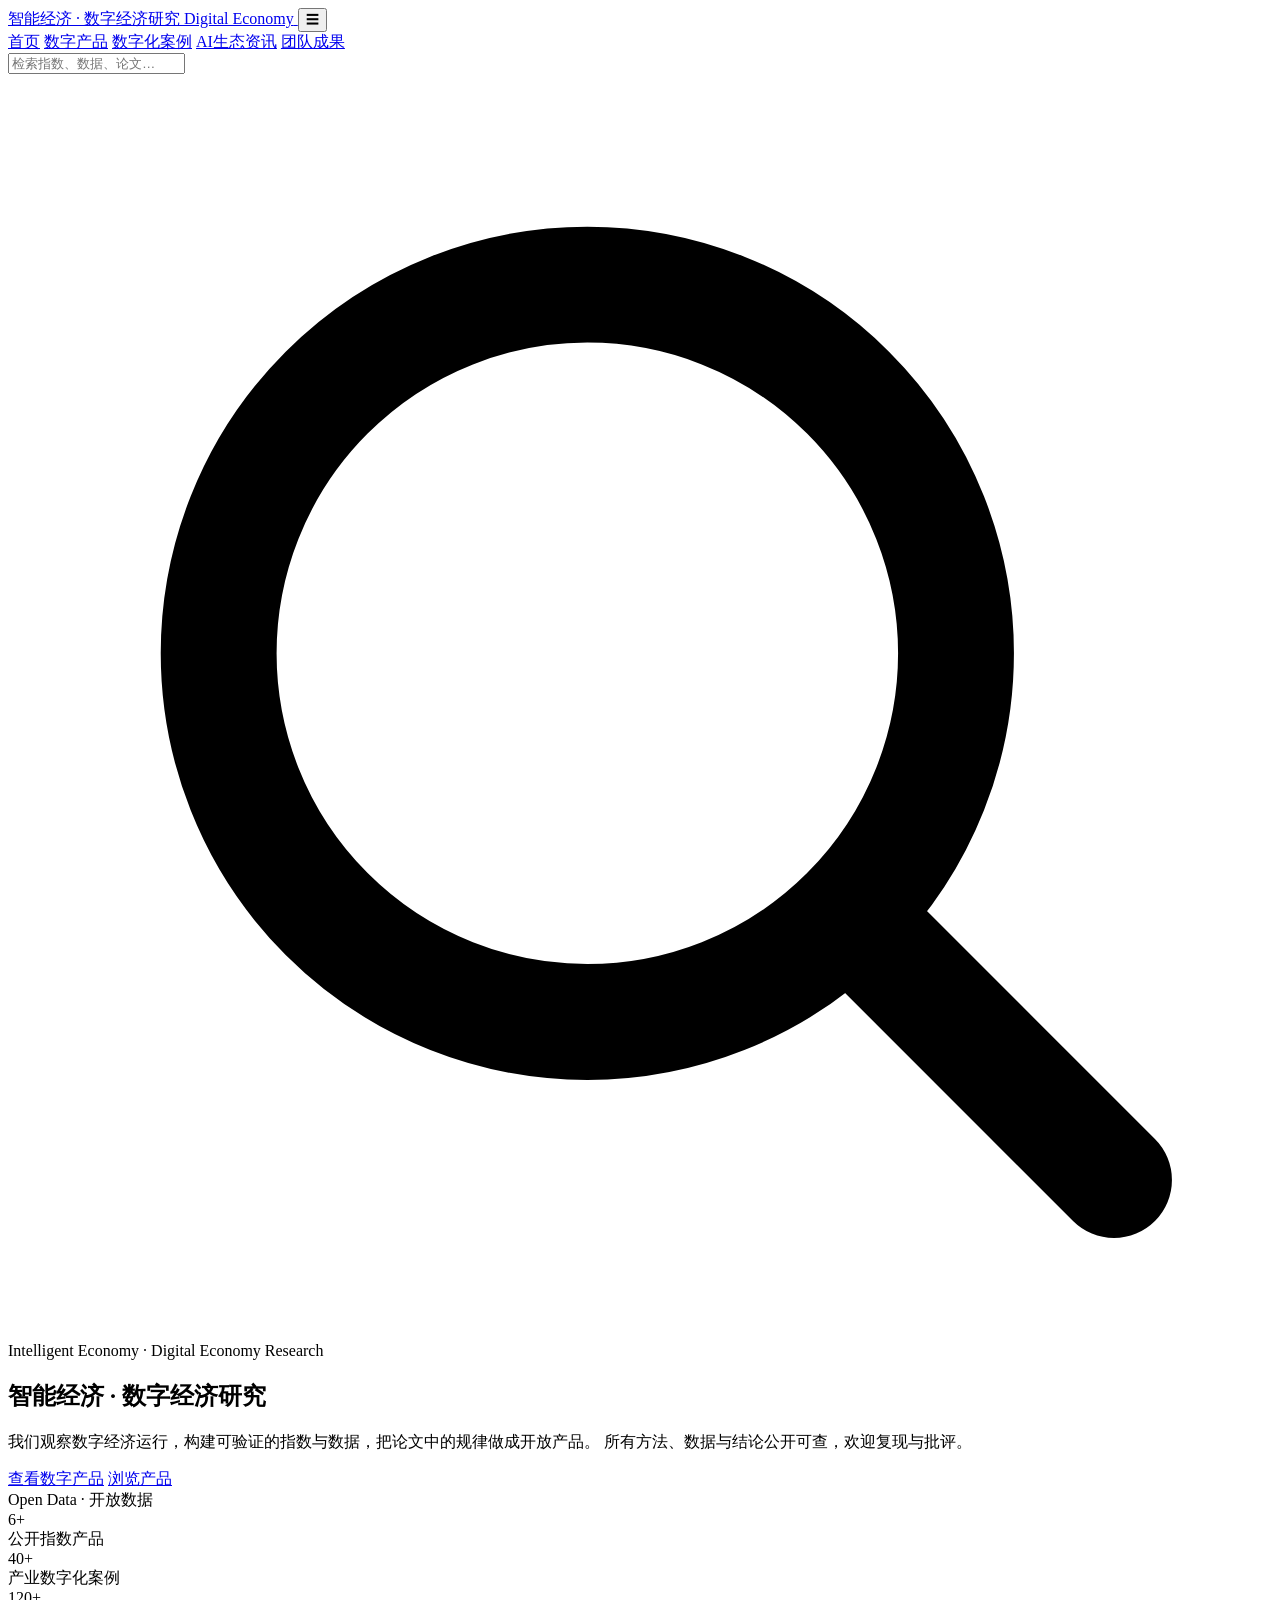
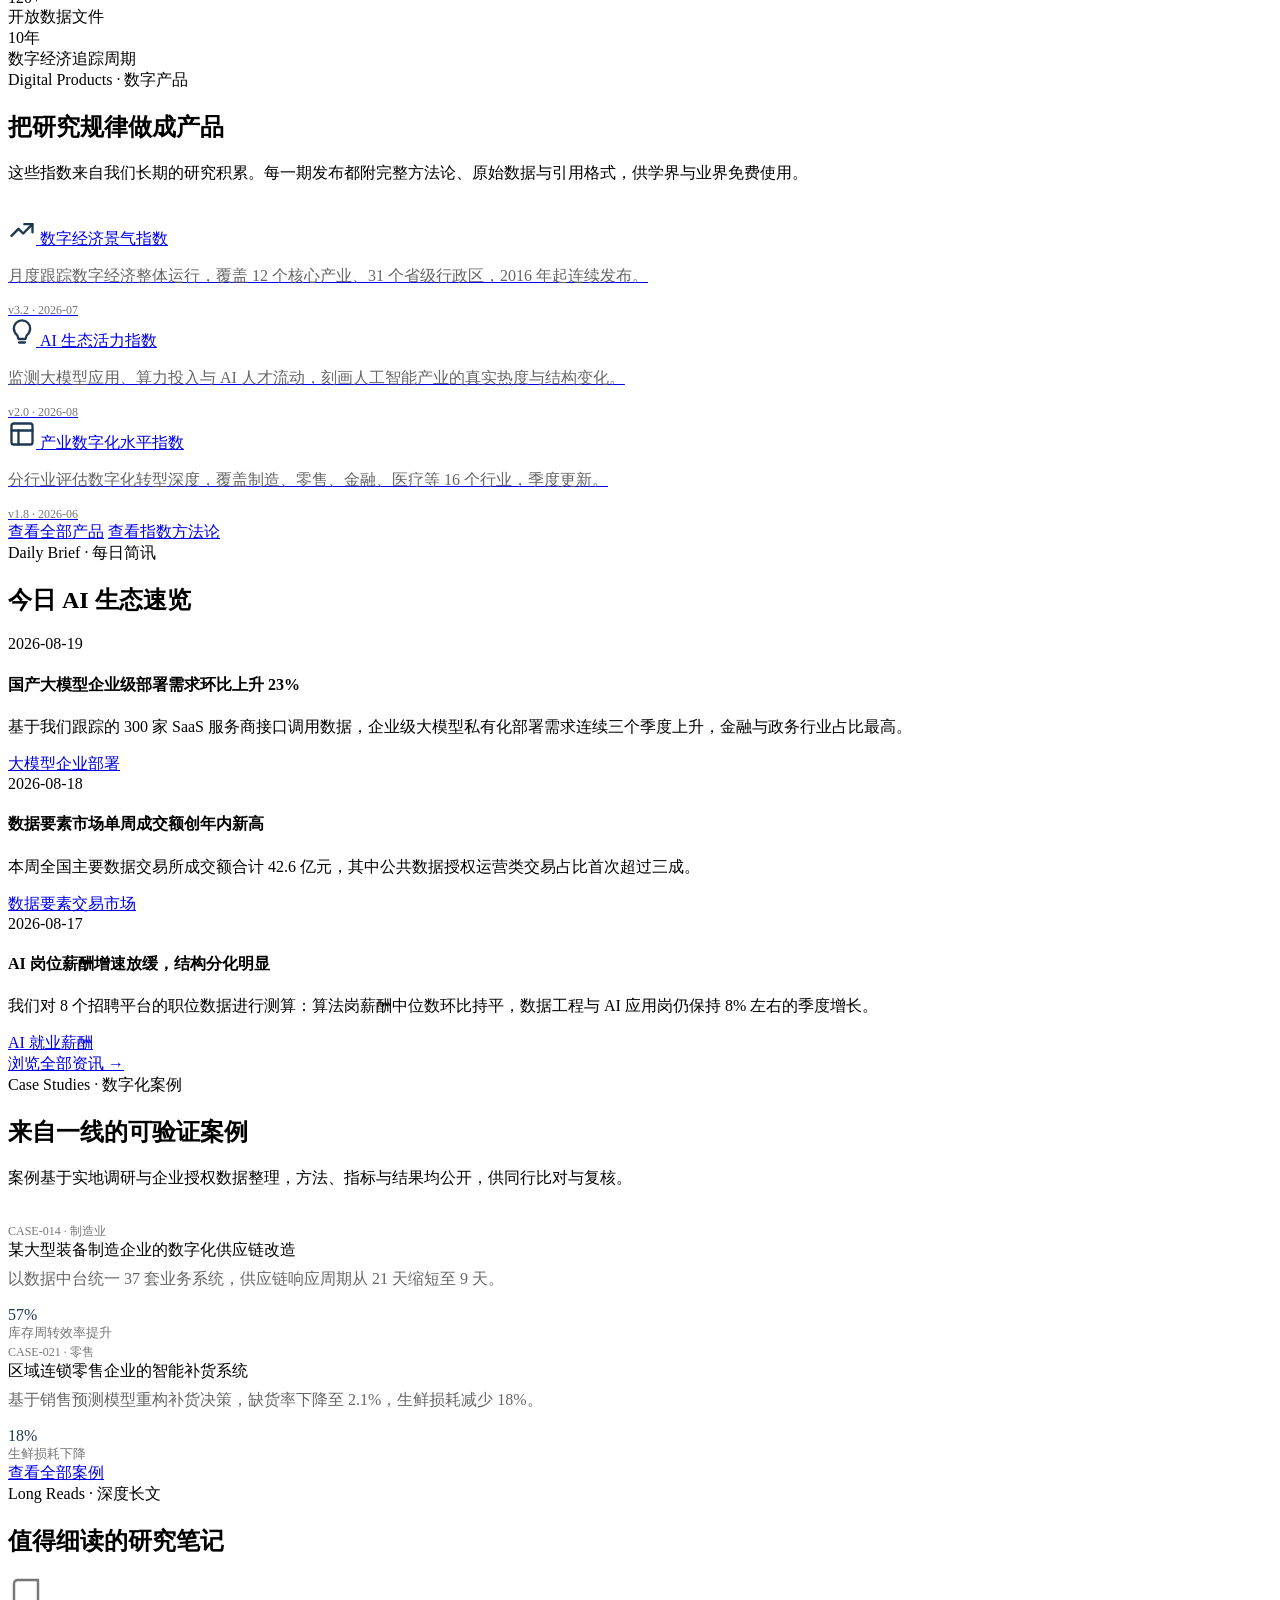
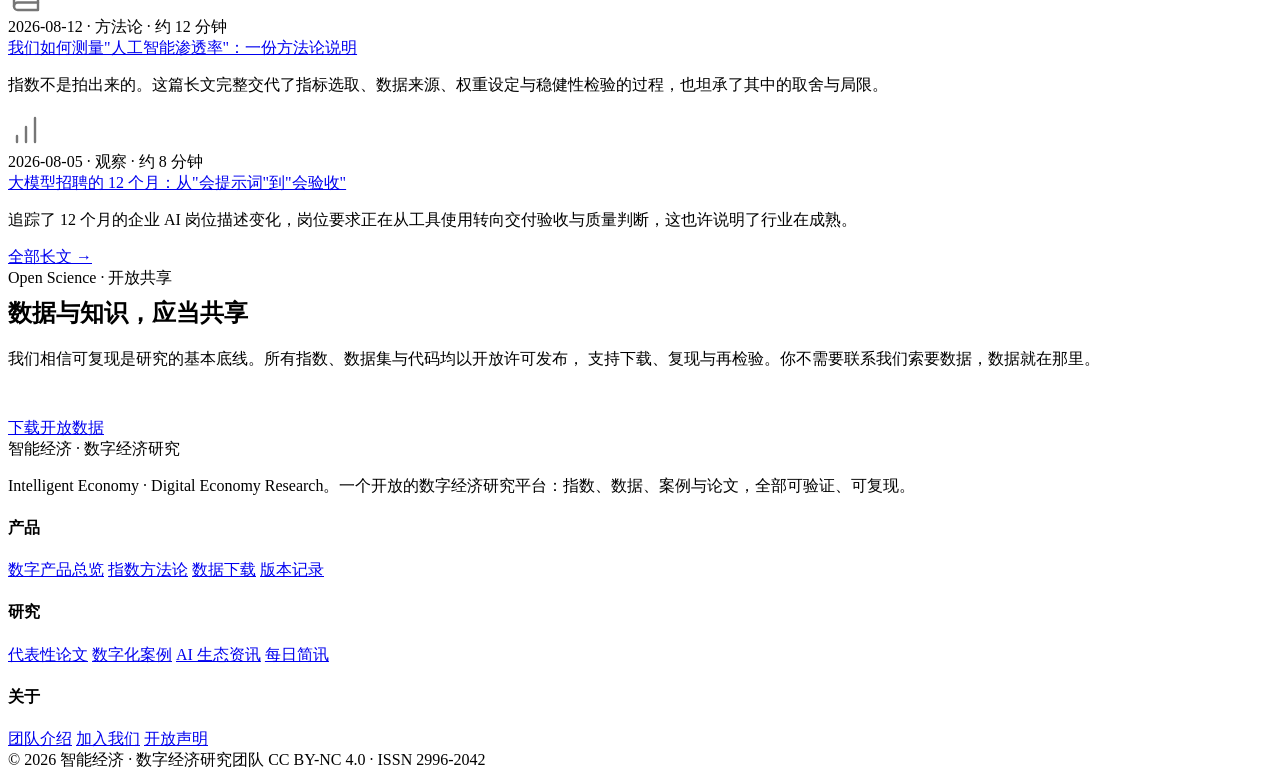
==== index.html @ b19063d7 "Add files via upload" ====
<!DOCTYPE html>
<html lang="zh-CN">
<head>
  <meta charset="UTF-8">
  <meta name="viewport" content="width=device-width, initial-scale=1.0">
  <title>智能经济 · 数字经济研究 | Intelligent Economy · Digital Economy Research</title>
  <meta name="description" content="智能经济与数字经济研究平台：发布数字经济指数、AI 生态监测、产业数字化案例与开放数据，共享可验证的研究方法与数据。">
  <meta name="keywords" content="智能经济,数字经济,数字经济指数,AI生态,产业数字化,开放数据,数字经济研究">
  <meta name="robots" content="index,follow">
  <meta property="og:title" content="智能经济 · 数字经济研究">
  <meta property="og:description" content="可信、清晰、开放、高效的数字经济研究平台。指数、数据、案例与论文全部开放。">
  <meta property="og:type" content="website">
  <link rel="icon" href="data:image/svg+xml,%3Csvg xmlns='http://www.w3.org/2000/svg' viewBox='0 0 32 32'%3E%3Crect width='32' height='32' fill='%231E3851'/%3E%3Ctext x='16' y='23' font-size='20' text-anchor='middle' fill='%23ffce48' font-family='serif'%3E%E6%99%BA%3C/text%3E%3C/svg%3E">
  <link rel="stylesheet" href="assets/css/style.css">
</head>
<body>

  <!-- ======================= 导航 ======================= -->
  <header class="site-header">
    <div class="container header__inner">
      <a class="brand" href="index.html">
        <span class="brand__name">智能经济 · 数字经济研究</span>
        <span class="brand__en">Digital Economy</span>
      </a>
      <button class="nav-toggle" aria-expanded="false" aria-label="打开菜单">☰</button>
      <nav class="site-nav">
        <a href="index.html">首页</a>
        <a href="products.html">数字产品</a>
        <a href="cases.html">数字化案例</a>
        <a href="insights.html">AI生态资讯</a>
        <a href="team.html">团队成果</a>
      </nav>
      <form class="header__search" data-search-form>
        <input type="search" placeholder="检索指数、数据、论文…" aria-label="站内检索">
        <span class="search__icon" aria-hidden="true">
          <svg viewBox="0 0 24 24" fill="none" stroke="currentColor" stroke-width="2.2" stroke-linecap="round">
            <circle cx="11" cy="11" r="7"></circle>
            <line x1="16.5" y1="16.5" x2="21" y2="21"></line>
          </svg>
        </span>
      </form>
    </div>
  </header>

  <!-- ======================= Hero ======================= -->
  <section class="hero">
    <div class="container">
      <span class="kicker">Intelligent Economy · Digital Economy Research</span>
      <h1 class="animate-fade-up">智能经济 · 数字经济研究</h1>
      <p class="lead animate-fade-up delay-1">
        我们观察数字经济运行，构建可验证的指数与数据，把论文中的规律做成开放产品。
        所有方法、数据与结论公开可查，欢迎复现与批评。
      </p>
      <div class="btn-group animate-fade-up delay-2">
        <a class="btn btn-primary" href="products.html">查看数字产品</a>
        <a class="btn btn-ghost" href="#products">浏览产品</a>
      </div>
    </div>
  </section>

  <!-- ======================= 数据高亮 ======================= -->
  <section class="dark panel">
    <div class="container">
      <span class="kicker">Open Data · 开放数据</span>
      <div class="hero-stats">
        <div class="stat-block reveal">
          <div class="num"><span data-count="6" data-suffix="+">6+</span></div>
          <div class="label">公开指数产品</div>
        </div>
        <div class="stat-block reveal">
          <div class="num"><span data-count="40" data-suffix="+">40+</span></div>
          <div class="label">产业数字化案例</div>
        </div>
        <div class="stat-block reveal">
          <div class="num"><span data-count="120" data-suffix="+">120+</span></div>
          <div class="label">开放数据文件</div>
        </div>
        <div class="stat-block reveal">
          <div class="num"><span data-count="10" data-suffix="年">10年</span></div>
          <div class="label">数字经济追踪周期</div>
        </div>
      </div>
    </div>
  </section>

  <!-- ======================= 数字产品入口 ======================= -->
  <section class="panel" id="products">
    <div class="container">
      <span class="kicker">Digital Products · 数字产品</span>
      <h2>把研究规律做成产品</h2>
      <p class="lead measure">这些指数来自我们长期的研究积累。每一期发布都附完整方法论、原始数据与引用格式，供学界与业界免费使用。</p>

      <div class="grid grid-3" style="margin-top:32px;">
        <a class="card card--tile reveal" href="product-detail.html">
          <svg width="28" height="28" viewBox="0 0 24 24" fill="none" stroke="#1E3851" stroke-width="2" stroke-linecap="round" stroke-linejoin="round">
            <path d="M3 17l6-6 4 4 8-8"/><path d="M14 7h7v7"/>
          </svg>
          <span class="card__title">数字经济景气指数</span>
          <p class="body-14" style="color:#666;">月度跟踪数字经济整体运行，覆盖 12 个核心产业、31 个省级行政区，2016 年起连续发布。</p>
          <span class="version" style="font-size:12px;color:#767676;margin-top:12px;display:block;">v3.2 · 2026-07</span>
        </a>
        <a class="card card--tile reveal" href="product-detail.html">
          <svg width="28" height="28" viewBox="0 0 24 24" fill="none" stroke="#1E3851" stroke-width="2" stroke-linecap="round" stroke-linejoin="round">
            <path d="M12 2a7 7 0 0 1 7 7c0 2.5-1.5 4.5-3 6l-1 3h-6l-1-3c-1.5-1.5-3-3.5-3-6a7 7 0 0 1 7-7z"/><path d="M9.5 21h5"/>
          </svg>
          <span class="card__title">AI 生态活力指数</span>
          <p class="body-14" style="color:#666;">监测大模型应用、算力投入与 AI 人才流动，刻画人工智能产业的真实热度与结构变化。</p>
          <span class="version" style="font-size:12px;color:#767676;margin-top:12px;display:block;">v2.0 · 2026-08</span>
        </a>
        <a class="card card--tile reveal" href="product-detail.html">
          <svg width="28" height="28" viewBox="0 0 24 24" fill="none" stroke="#1E3851" stroke-width="2" stroke-linecap="round" stroke-linejoin="round">
            <rect x="3" y="3" width="18" height="18" rx="2"/><path d="M3 9h18"/><path d="M9 21V9"/>
          </svg>
          <span class="card__title">产业数字化水平指数</span>
          <p class="body-14" style="color:#666;">分行业评估数字化转型深度，覆盖制造、零售、金融、医疗等 16 个行业，季度更新。</p>
          <span class="version" style="font-size:12px;color:#767676;margin-top:12px;display:block;">v1.8 · 2026-06</span>
        </a>
      </div>
      <div class="btn-group">
        <a class="btn btn-primary" href="products.html">查看全部产品</a>
        <a class="btn btn-ghost" href="product-detail.html">查看指数方法论</a>
      </div>
    </div>
  </section>

  <!-- ======================= 最近简讯 ======================= -->
  <section class="panel" style="background:var(--gray-bg);">
    <div class="container">
      <span class="kicker">Daily Brief · 每日简讯</span>
      <h2>今日 AI 生态速览</h2>
      <div class="block">
        <div class="brief-item reveal">
          <div class="brief-item__date">2026-08-19</div>
          <div class="brief-item__body">
            <h4>国产大模型企业级部署需求环比上升 23%</h4>
            <p>基于我们跟踪的 300 家 SaaS 服务商接口调用数据，企业级大模型私有化部署需求连续三个季度上升，金融与政务行业占比最高。</p>
            <div class="brief-item__tags">
              <a class="tag" href="insights.html">大模型</a><a class="tag" href="insights.html">企业部署</a>
            </div>
          </div>
        </div>
        <div class="brief-item reveal">
          <div class="brief-item__date">2026-08-18</div>
          <div class="brief-item__body">
            <h4>数据要素市场单周成交额创年内新高</h4>
            <p>本周全国主要数据交易所成交额合计 42.6 亿元，其中公共数据授权运营类交易占比首次超过三成。</p>
            <div class="brief-item__tags">
              <a class="tag" href="insights.html">数据要素</a><a class="tag" href="insights.html">交易市场</a>
            </div>
          </div>
        </div>
        <div class="brief-item reveal">
          <div class="brief-item__date">2026-08-17</div>
          <div class="brief-item__body">
            <h4>AI 岗位薪酬增速放缓，结构分化明显</h4>
            <p>我们对 8 个招聘平台的职位数据进行测算：算法岗薪酬中位数环比持平，数据工程与 AI 应用岗仍保持 8% 左右的季度增长。</p>
            <div class="brief-item__tags">
              <a class="tag" href="insights.html">AI 就业</a><a class="tag" href="insights.html">薪酬</a>
            </div>
          </div>
        </div>
      </div>
      <div class="btn-group">
        <a class="btn btn-text" href="insights.html">浏览全部资讯 →</a>
      </div>
    </div>
  </section>

  <!-- ======================= 数字化案例 ======================= -->
  <section class="panel">
    <div class="container">
      <span class="kicker">Case Studies · 数字化案例</span>
      <h2>来自一线的可验证案例</h2>
      <p class="lead measure">案例基于实地调研与企业授权数据整理，方法、指标与结果均公开，供同行比对与复核。</p>

      <div class="grid grid-2" style="margin-top:32px;">
        <div class="card reveal">
          <span class="version" style="font-size:12px;color:#767676;">CASE-014 · 制造业</span>
          <span class="card__title" style="display:block;">某大型装备制造企业的数字化供应链改造</span>
          <p class="body-14" style="color:#666;margin-top:8px;">以数据中台统一 37 套业务系统，供应链响应周期从 21 天缩短至 9 天。</p>
          <div class="metric" style="margin-top:16px;">
            <div class="num" style="font-family:var(--font-mono);color:#1E3851;">57%</div>
            <div class="label" style="font-size:13px;color:#767676;">库存周转效率提升</div>
          </div>
        </div>
        <div class="card reveal">
          <span class="version" style="font-size:12px;color:#767676;">CASE-021 · 零售</span>
          <span class="card__title" style="display:block;">区域连锁零售企业的智能补货系统</span>
          <p class="body-14" style="color:#666;margin-top:8px;">基于销售预测模型重构补货决策，缺货率下降至 2.1%，生鲜损耗减少 18%。</p>
          <div class="metric" style="margin-top:16px;">
            <div class="num" style="font-family:var(--font-mono);color:#1E3851;">18%</div>
            <div class="label" style="font-size:13px;color:#767676;">生鲜损耗下降</div>
          </div>
        </div>
      </div>
      <div class="btn-group">
        <a class="btn btn-ghost" href="cases.html">查看全部案例</a>
      </div>
    </div>
  </section>

  <!-- ======================= 深度长文 ======================= -->
  <section class="panel" style="background:var(--gray-bg);">
    <div class="container">
      <span class="kicker">Long Reads · 深度长文</span>
      <h2>值得细读的研究笔记</h2>
      <div class="block">
        <div class="article-card reveal">
          <div class="article-card__thumb">
            <svg width="36" height="36" viewBox="0 0 24 24" fill="none" stroke="#767676" stroke-width="1.6" stroke-linecap="round" stroke-linejoin="round">
              <path d="M4 19.5A2.5 2.5 0 0 1 6.5 17H20"/><path d="M6.5 2H20v20H6.5A2.5 2.5 0 0 1 4 19.5v-15A2.5 2.5 0 0 1 6.5 2z"/>
            </svg>
          </div>
          <div>
            <div class="article-card__meta">2026-08-12 · 方法论 · 约 12 分钟</div>
            <a class="article-card__title" href="insights.html">我们如何测量"人工智能渗透率"：一份方法论说明</a>
            <p class="article-card__excerpt">指数不是拍出来的。这篇长文完整交代了指标选取、数据来源、权重设定与稳健性检验的过程，也坦承了其中的取舍与局限。</p>
          </div>
        </div>
        <div class="article-card reveal">
          <div class="article-card__thumb">
            <svg width="36" height="36" viewBox="0 0 24 24" fill="none" stroke="#767676" stroke-width="1.6" stroke-linecap="round" stroke-linejoin="round">
              <path d="M12 20V10"/><path d="M18 20V4"/><path d="M6 20v-4"/>
            </svg>
          </div>
          <div>
            <div class="article-card__meta">2026-08-05 · 观察 · 约 8 分钟</div>
            <a class="article-card__title" href="insights.html">大模型招聘的 12 个月：从"会提示词"到"会验收"</a>
            <p class="article-card__excerpt">追踪了 12 个月的企业 AI 岗位描述变化，岗位要求正在从工具使用转向交付验收与质量判断，这也许说明了行业在成熟。</p>
          </div>
        </div>
      </div>
      <div class="btn-group">
        <a class="btn btn-text" href="insights.html">全部长文 →</a>
      </div>
    </div>
  </section>

  <!-- ======================= 开放声明 ======================= -->
  <section class="dark panel">
    <div class="container" style="display:flex;justify-content:space-between;align-items:center;gap:32px;flex-wrap:wrap;">
      <div>
        <span class="kicker">Open Science · 开放共享</span>
        <h2 style="margin-top:8px;">数据与知识，应当共享</h2>
        <p class="lead measure" style="margin-top:12px;">
          我们相信可复现是研究的基本底线。所有指数、数据集与代码均以开放许可发布，
          支持下载、复现与再检验。你不需要联系我们索要数据，数据就在那里。
        </p>
      </div>
      <div class="btn-group" style="margin-top:0;">
        <a class="btn btn-primary" href="products.html">下载开放数据</a>
        <a class="btn" style="background:transparent;border:1px solid rgba(255,255,255,.6);color:#fff;" href="team.html#papers">阅读论文</a>
      </div>
    </div>
  </section>

  <!-- ======================= 页脚 ======================= -->
  <footer class="site-footer">
    <div class="container">
      <div class="footer__grid">
        <div>
          <div class="footer__brand">智能经济 · 数字经济研究</div>
          <p class="footer__desc">Intelligent Economy · Digital Economy Research。一个开放的数字经济研究平台：指数、数据、案例与论文，全部可验证、可复现。</p>
        </div>
        <div class="footer__col">
          <h4>产品</h4>
          <a href="products.html">数字产品总览</a>
          <a href="product-detail.html">指数方法论</a>
          <a href="products.html">数据下载</a>
          <a href="products.html">版本记录</a>
        </div>
        <div class="footer__col">
          <h4>研究</h4>
          <a href="team.html#papers">代表性论文</a>
          <a href="cases.html">数字化案例</a>
          <a href="insights.html">AI 生态资讯</a>
          <a href="insights.html">每日简讯</a>
        </div>
        <div class="footer__col">
          <h4>关于</h4>
          <a href="team.html#people">团队介绍</a>
          <a href="team.html">加入我们</a>
          <a href="index.html">开放声明</a>
        </div>
      </div>
      <div class="footer__bottom">
        <span>© 2026 智能经济 · 数字经济研究团队</span>
        <span class="mono">CC BY-NC 4.0 · ISSN 2996-2042</span>
      </div>
    </div>
  </footer>

  <script src="assets/js/main.js"></script>
</body>
</html>
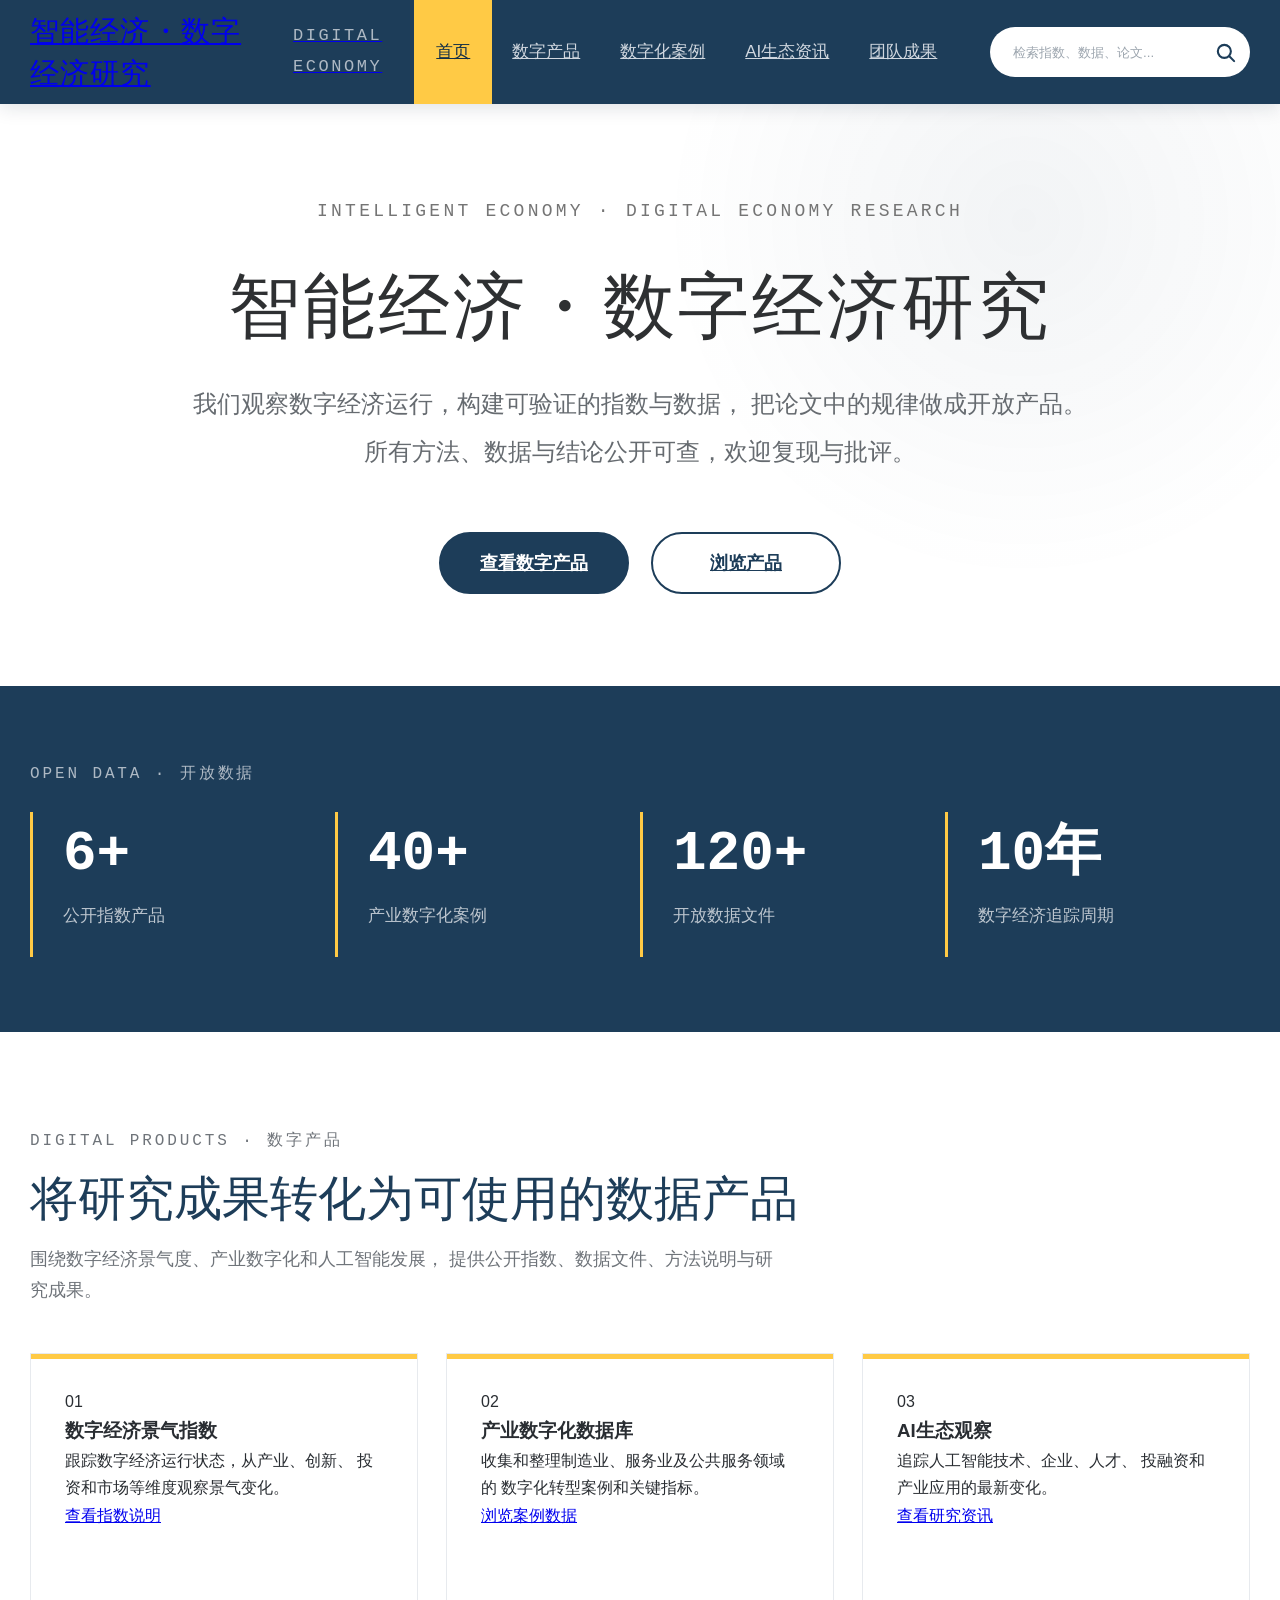
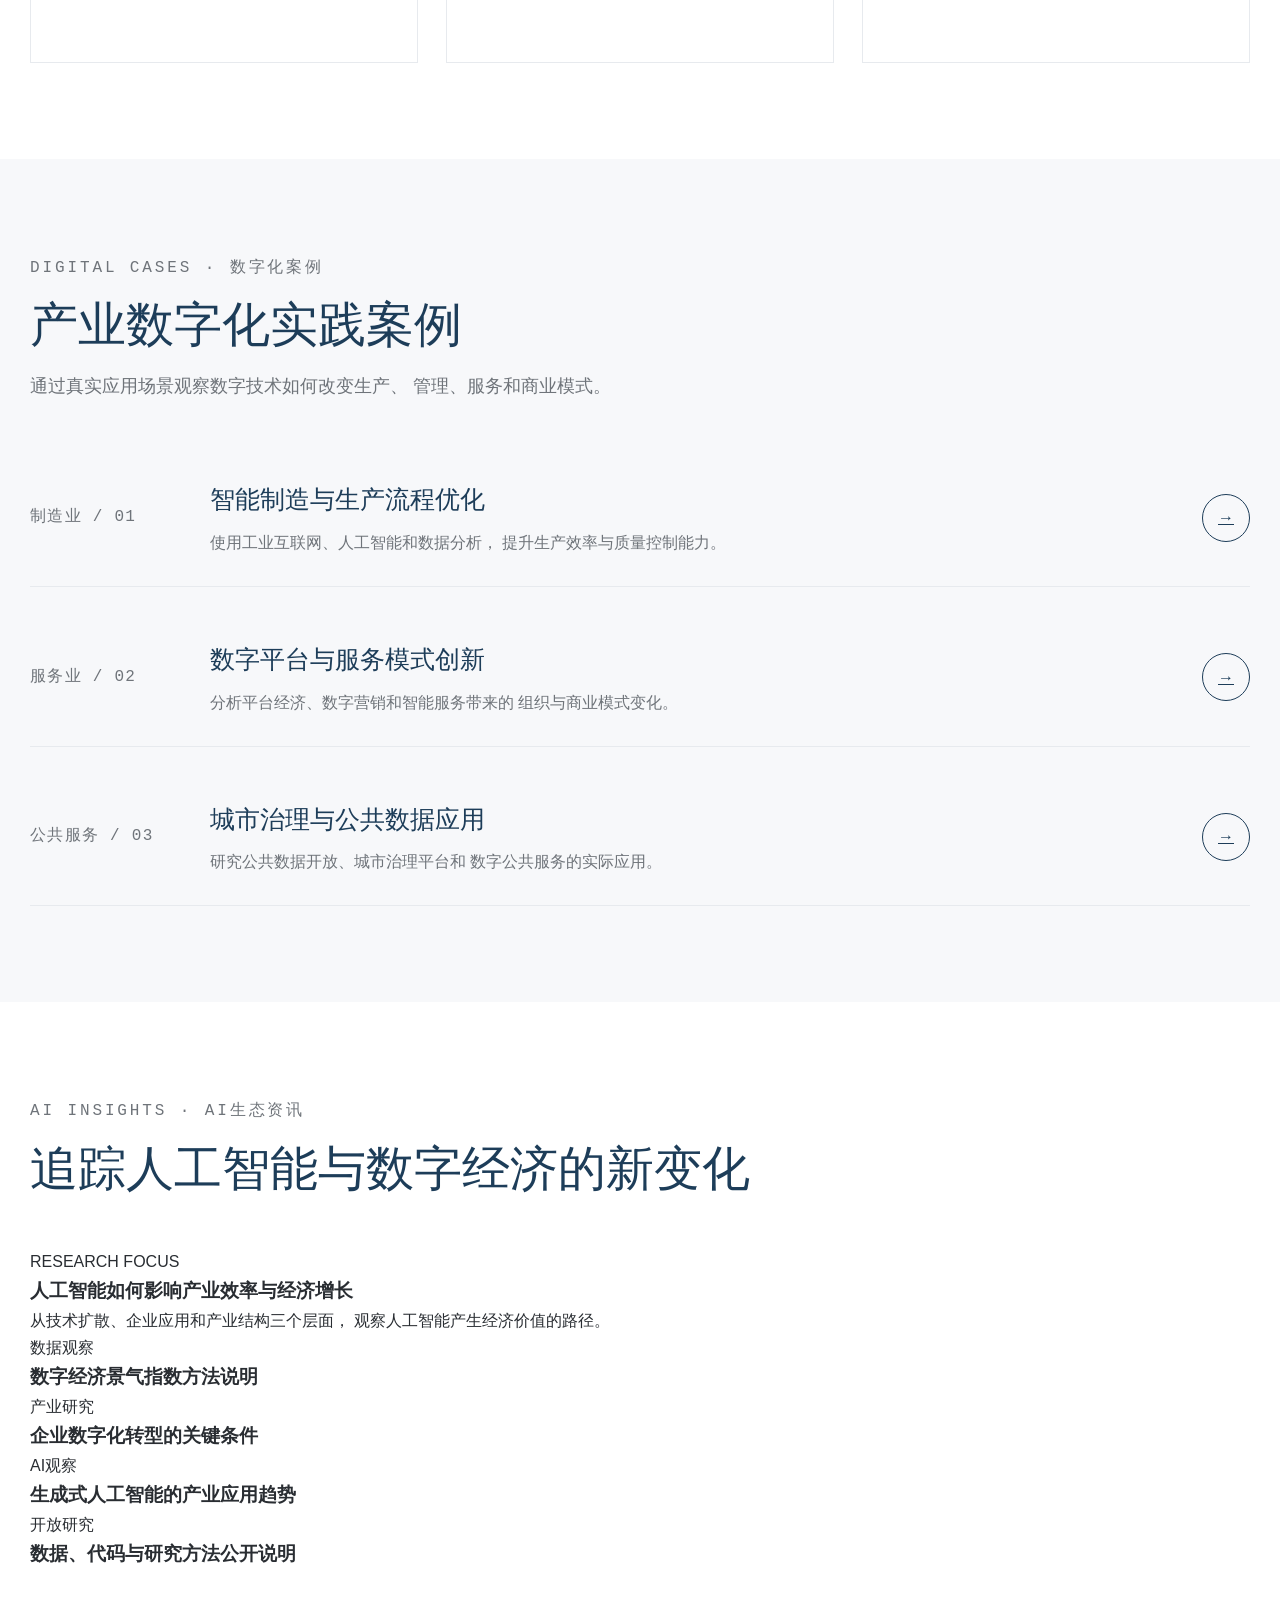
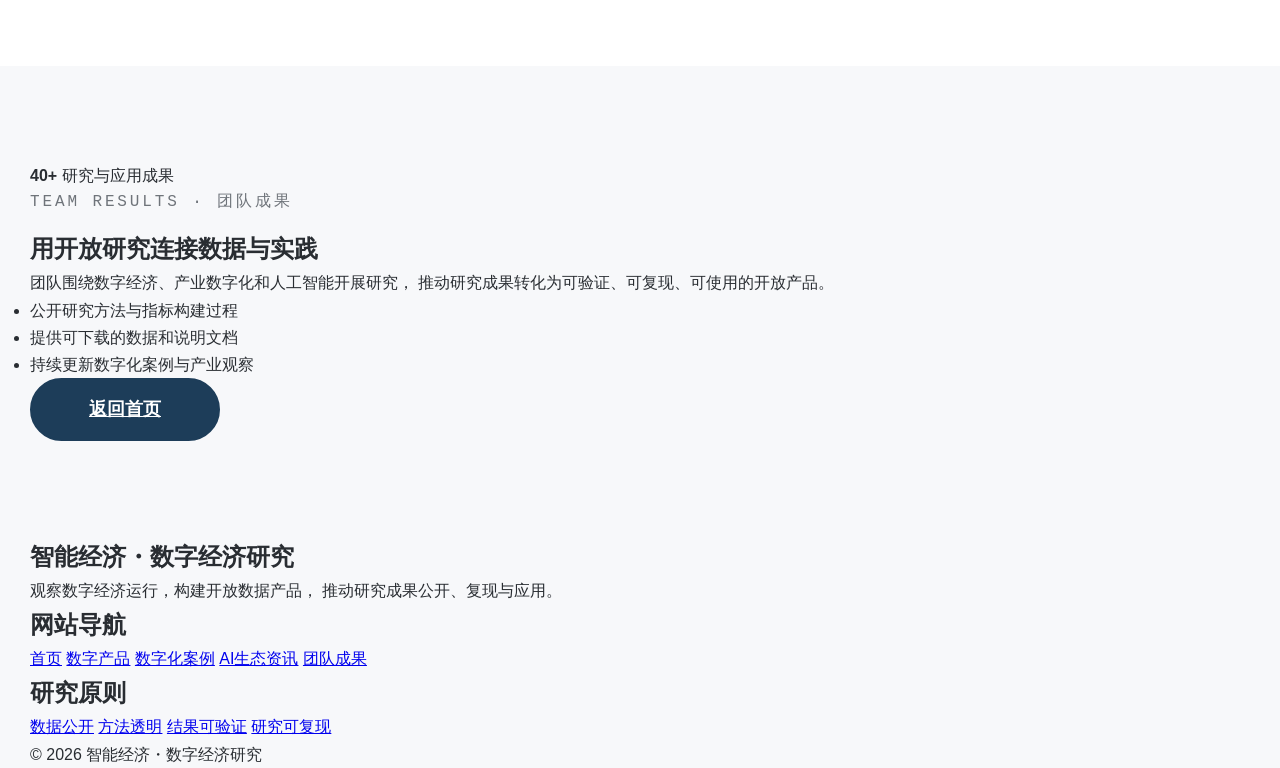
==== commit 01afeb79: "Update index.html" ====
--- a/index.html
+++ b/index.html
@@ -1,295 +1,1439 @@
 <!DOCTYPE html>
 <html lang="zh-CN">
 <head>
-  <meta charset="UTF-8">
-  <meta name="viewport" content="width=device-width, initial-scale=1.0">
-  <title>智能经济 · 数字经济研究 | Intelligent Economy · Digital Economy Research</title>
-  <meta name="description" content="智能经济与数字经济研究平台：发布数字经济指数、AI 生态监测、产业数字化案例与开放数据，共享可验证的研究方法与数据。">
-  <meta name="keywords" content="智能经济,数字经济,数字经济指数,AI生态,产业数字化,开放数据,数字经济研究">
-  <meta name="robots" content="index,follow">
-  <meta property="og:title" content="智能经济 · 数字经济研究">
-  <meta property="og:description" content="可信、清晰、开放、高效的数字经济研究平台。指数、数据、案例与论文全部开放。">
-  <meta property="og:type" content="website">
-  <link rel="icon" href="data:image/svg+xml,%3Csvg xmlns='http://www.w3.org/2000/svg' viewBox='0 0 32 32'%3E%3Crect width='32' height='32' fill='%231E3851'/%3E%3Ctext x='16' y='23' font-size='20' text-anchor='middle' fill='%23ffce48' font-family='serif'%3E%E6%99%BA%3C/text%3E%3C/svg%3E">
-  <link rel="stylesheet" href="assets/css/style.css">
+    <meta charset="UTF-8">
+    <meta
+        name="viewport"
+        content="width=device-width, initial-scale=1.0"
+    >
+    <meta name="description" content="智能经济・数字经济研究：公开数字经济指数、产业数字化案例与 AI 生态观察，提供可复现的开放数据与方法说明。">
+    <meta property="og:title" content="智能经济・数字经济研究">
+    <meta property="og:description" content="公开数字经济指数、产业数字化案例与 AI 生态观察，提供可复现的开放数据与方法说明。">
+    <meta property="og:type" content="website">
+    <link rel="icon" href="/favicon.ico">
+
+    <title>智能经济・数字经济研究</title>
+
+    <style>
+        /* ==============================
+           全局与可访问性增强样式
+        ============================== */
+
+        :root {
+            --navy: #1d3d59;
+            --navy-dark: #142f47;
+            --yellow: #ffca45;
+            --white: #ffffff;
+            --background: #f7f8fa;
+            --text: #292d32;
+            --gray: #6f747a;
+            --gray-light: #e7eaee;
+            --max-width: 1220px;
+        }
+
+        * {
+            box-sizing: border-box;
+            margin: 0;
+            padding: 0;
+        }
+
+        html {
+            scroll-behavior: smooth;
+        }
+
+        body {
+            background: var(--background);
+            color: var(--text);
+            font-family:
+                -apple-system,
+                BlinkMacSystemFont,
+                "Segoe UI",
+                "PingFang SC",
+                "Hiragino Sans GB",
+                "Microsoft YaHei",
+                Arial,
+                sans-serif;
+            line-height: 1.7;
+        }
+
+        /* Skip link for keyboard users */
+        .skip-link {
+            position: absolute;
+            left: 8px;
+            top: 8px;
+            background: var(--yellow);
+            color: var(--navy-dark);
+            padding: 8px 12px;
+            border-radius: 4px;
+            z-index: 2000;
+            transform: translateY(-120%);
+            transition: transform 0.2s ease;
+        }
+
+        .skip-link:focus {
+            transform: translateY(0);
+            outline: 3px solid rgba(29,61,89,0.12);
+        }
+
+        .container {
+            width: min(var(--max-width), calc(100% - 48px));
+            margin: 0 auto;
+        }
+
+        .section {
+            padding: 96px 0;
+        }
+
+        .section-white {
+            background: var(--white);
+        }
+
+        .section-heading {
+            margin-bottom: 48px;
+        }
+
+        .section-label {
+            margin-bottom: 12px;
+            color: var(--gray);
+            font-family: "Courier New", monospace;
+            letter-spacing: 0.18em;
+            text-transform: uppercase;
+        }
+
+        .section-title {
+            margin-bottom: 14px;
+            color: var(--navy);
+            font-family:
+                Georgia,
+                "Songti SC",
+                "SimSun",
+                serif;
+            font-size: clamp(30px, 4vw, 48px);
+            font-weight: 500;
+            line-height: 1.3;
+        }
+
+        .section-description {
+            max-width: 760px;
+            color: var(--gray);
+            font-size: 18px;
+        }
+
+        /* ==============================
+           顶部导航栏
+        ============================== */
+
+        .site-header {
+            position: sticky;
+            top: 0;
+            z-index: 1000;
+            background: var(--navy);
+            color: var(--white);
+            box-shadow: 0 4px 18px rgba(10, 31, 48, 0.12);
+        }
+
+        .nav-wrapper {
+            display: flex;
+            min-height: 104px;
+            align-items: center;
+            gap: 32px;
+        }
+
+        .brand {
+            display: flex;
+            min-width: 350px;
+            align-items: center;
+            gap: 28px;
+        }
+
+        .brand-cn {
+            max-width: 235px;
+            font-family:
+                Georgia,
+                "Songti SC",
+                "SimSun",
+                serif;
+            font-size: 29px;
+            letter-spacing: 0.04em;
+            line-height: 1.45;
+        }
+
+        .brand-en {
+            color: #aeb9c4;
+            font-family: "Courier New", monospace;
+            font-size: 17px;
+            letter-spacing: 0.15em;
+            line-height: 1.8;
+        }
+
+        .primary-nav {
+            display: flex;
+            align-self: stretch;
+            align-items: stretch;
+        }
+
+        .primary-nav a {
+            display: flex;
+            min-width: 78px;
+            align-items: center;
+            justify-content: center;
+            padding: 0 20px;
+            color: #d0d7df;
+            font-size: 17px;
+            transition:
+                background 0.2s ease,
+                color 0.2s ease;
+        }
+
+        .primary-nav a:hover,
+        .primary-nav a.active {
+            background: var(--yellow);
+            color: var(--navy-dark);
+        }
+
+        .site-search {
+            display: flex;
+            min-width: 260px;
+            margin-left: auto;
+            align-items: center;
+            overflow: hidden;
+            border: 1px solid rgba(255, 255, 255, 0.28);
+            border-radius: 999px;
+            background: var(--white);
+        }
+
+        .site-search input {
+            width: 100%;
+            min-width: 0;
+            padding: 13px 8px 13px 22px;
+            border: 0;
+            outline: none;
+            color: var(--text);
+            background: transparent;
+        }
+
+        .site-search input::placeholder {
+            color: #9ca5ae;
+        }
+
+        .search-button {
+            display: inline-flex;
+            width: 48px;
+            height: 48px;
+            flex: 0 0 48px;
+            align-items: center;
+            justify-content: center;
+            border: 0;
+            background: transparent;
+            color: var(--navy);
+        }
+
+        .menu-button {
+            display: none;
+            width: 46px;
+            height: 46px;
+            margin-left: auto;
+            align-items: center;
+            justify-content: center;
+            border: 1px solid rgba(255, 255, 255, 0.35);
+            border-radius: 8px;
+            background: transparent;
+            color: var(--white);
+        }
+
+        .menu-icon,
+        .menu-icon::before,
+        .menu-icon::after {
+            display: block;
+            width: 22px;
+            height: 2px;
+            background: currentColor;
+        }
+
+        .menu-icon {
+            position: relative;
+        }
+
+        .menu-icon::before,
+        .menu-icon::after {
+            position: absolute;
+            left: 0;
+            content: "";
+        }
+
+        .menu-icon::before {
+            top: -7px;
+        }
+
+        .menu-icon::after {
+            top: 7px;
+        }
+
+        .search-message {
+            display: none;
+            padding: 10px 24px;
+            background: var(--yellow);
+            color: var(--navy-dark);
+            text-align: center;
+        }
+
+        .search-message.show {
+            display: block;
+        }
+
+        /* focus 样式 (prefer :focus-visible) */
+        a:focus,
+        button:focus,
+        input:focus {
+            outline: 3px solid rgba(29, 61, 89, 0.12);
+            outline-offset: 2px;
+        }
+
+        /* ==============================
+           首页主视觉
+        ============================== */
+
+        .hero {
+            min-height: 580px;
+            display: flex;
+            align-items: center;
+            background:
+                radial-gradient(
+                    circle at 80% 20%,
+                    rgba(29, 61, 89, 0.06),
+                    transparent 32%
+                ),
+                var(--white);
+        }
+
+        .hero-content {
+            max-width: 960px;
+            margin: 0 auto;
+            padding: 92px 0;
+            text-align: center;
+        }
+
+        .hero-label {
+            margin-bottom: 35px;
+            color: #757575;
+            font-family: "Courier New", monospace;
+            font-size: 18px;
+            letter-spacing: 0.18em;
+        }
+
+        .hero-title {
+            margin-bottom: 28px;
+            color: #2e3032;
+            font-family:
+                Georgia,
+                "Songti SC",
+                "SimSun",
+                serif;
+            font-size: clamp(42px, 6vw, 72px);
+            font-weight: 500;
+            letter-spacing: 0.04em;
+            line-height: 1.25;
+        }
+
+        .hero-description {
+            max-width: 900px;
+            margin: 0 auto 56px;
+            color: #666b70;
+            font-size: clamp(18px, 2.2vw, 24px);
+            line-height: 2;
+        }
+
+        .hero-actions {
+            display: flex;
+            justify-content: center;
+            gap: 22px;
+            flex-wrap: wrap;
+        }
+
+        .button {
+            display: inline-flex;
+            min-width: 190px;
+            min-height: 58px;
+            align-items: center;
+            justify-content: center;
+            padding: 14px 30px;
+            border: 2px solid var(--navy);
+            border-radius: 999px;
+            font-size: 18px;
+            font-weight: 600;
+            transition:
+                transform 0.2s ease,
+                background 0.2s ease,
+                color 0.2s ease;
+        }
+
+        .button:hover {
+            transform: translateY(-2px);
+        }
+
+        .button-primary {
+            background: var(--navy);
+            color: var(--white);
+        }
+
+        .button-secondary {
+            background: transparent;
+            color: var(--navy);
+        }
+
+        .button-secondary:hover {
+            background: var(--navy);
+            color: var(--white);
+        }
+
+        /* ==============================
+           数据统计 & 卡片等（略过重复样式）
+        ============================== */
+
+        .statistics {
+            padding: 75px 0;
+            background: var(--navy);
+            color: var(--white);
+        }
+
+        .statistics-label {
+            margin-bottom: 24px;
+            color: #aeb9c4;
+            font-family: "Courier New", monospace;
+            letter-spacing: 0.18em;
+        }
+
+        .statistics-grid {
+            display: grid;
+            grid-template-columns: repeat(4, 1fr);
+        }
+
+        .stat-item {
+            min-height: 145px;
+            padding: 14px 30px;
+            border-left: 3px solid var(--yellow);
+        }
+
+        .stat-value {
+            margin-bottom: 20px;
+            font-family: "Courier New", monospace;
+            font-size: clamp(38px, 5vw, 56px);
+            font-weight: 700;
+            line-height: 1;
+        }
+
+        .stat-name {
+            color: #bdc6cf;
+            font-size: 17px;
+        }
+
+        .card-grid {
+            display: grid;
+            grid-template-columns: repeat(3, 1fr);
+            gap: 28px;
+        }
+
+        .content-card {
+            position: relative;
+            min-height: 310px;
+            overflow: hidden;
+            padding: 34px;
+            border: 1px solid var(--gray-light);
+            background: var(--white);
+            transition:
+                transform 0.25s ease,
+                box-shadow 0.25s ease,
+                border-color 0.25s ease;
+        }
+
+        .content-card::before {
+            position: absolute;
+            top: 0;
+            left: 0;
+            width: 100%;
+            height: 5px;
+            background: var(--yellow);
+            content: "";
+        }
+
+        .content-card:hover {
+            transform: translateY(-6px);
+            border-color: transparent;
+            box-shadow: 0 18px 45px rgba(19, 48, 71, 0.13);
+        }
+
+        /* ==============================
+           新闻、案例、团队 ...（略）
+        ============================== */
+
+        .case-list {
+            display: grid;
+            gap: 22px;
+        }
+
+        .case-item {
+            display: grid;
+            grid-template-columns: 150px 1fr auto;
+            align-items: center;
+            gap: 30px;
+            padding: 30px 0;
+            border-bottom: 1px solid var(--gray-light);
+        }
+
+        .case-tag {
+            color: var(--gray);
+            font-family: "Courier New", monospace;
+            letter-spacing: 0.08em;
+        }
+
+        .case-title {
+            margin-bottom: 7px;
+            color: var(--navy);
+            font-family:
+                Georgia,
+                "Songti SC",
+                "SimSun",
+                serif;
+            font-size: 25px;
+            font-weight: 500;
+        }
+
+        .case-description {
+            color: var(--gray);
+        }
+
+        .case-arrow {
+            display: inline-flex;
+            width: 48px;
+            height: 48px;
+            align-items: center;
+            justify-content: center;
+            border: 1px solid var(--navy);
+            border-radius: 50%;
+            color: var(--navy);
+            transition:
+                background 0.2s ease,
+                color 0.2s ease;
+        }
+
+        .case-item:hover .case-arrow {
+            background: var(--navy);
+            color: var(--white);
+        }
+
+        /* mark 高亮样式 */
+        mark.search-highlight {
+            background: var(--yellow);
+            color: var(--navy-dark);
+            padding: 0.05em 0.18em;
+            border-radius: 2px;
+        }
+
+        /* 搜索消息内的导航按钮 */
+        .search-controls {
+            display: inline-flex;
+            gap: 8px;
+            margin-left: 8px;
+        }
+
+        .search-controls button {
+            background: transparent;
+            border: 1px solid rgba(0,0,0,0.08);
+            padding: 6px 8px;
+            border-radius: 6px;
+            font-size: 14px;
+            cursor: pointer;
+        }
+
+        .search-controls button:disabled {
+            opacity: 0.45;
+            cursor: default;
+        }
+
+        /* 手机适配（保持原有断点规则） */
+        @media (max-width: 1100px) {
+            .brand {
+                min-width: 270px;
+            }
+
+            .brand-cn {
+                font-size: 23px;
+            }
+
+            .brand-en {
+                display: none;
+            }
+
+            .primary-nav a {
+                min-width: 65px;
+                padding: 0 12px;
+                font-size: 15px;
+            }
+
+            .site-search {
+                min-width: 210px;
+            }
+        }
+
+        @media (max-width: 880px) {
+            .container {
+                width: min(100% - 32px, var(--max-width));
+            }
+
+            .section {
+                padding: 70px 0;
+            }
+
+            .nav-wrapper {
+                min-height: 80px;
+                flex-wrap: wrap;
+                gap: 0;
+                padding: 12px 0;
+            }
+
+            .brand {
+                min-width: auto;
+            }
+
+            .brand-cn {
+                max-width: 245px;
+                font-size: 21px;
+            }
+
+            .menu-button {
+                display: inline-flex;
+            }
+
+            .primary-nav,
+            .site-search {
+                display: none;
+                width: 100%;
+            }
+
+            .site-header.menu-active .primary-nav {
+                display: grid;
+                grid-template-columns: repeat(2, 1fr);
+                margin-top: 12px;
+            }
+
+            .site-header.menu-active .primary-nav a {
+                min-height: 52px;
+            }
+
+            .site-header.menu-active .site-search {
+                display: flex;
+                margin: 14px 0 5px;
+            }
+
+            .hero {
+                min-height: auto;
+            }
+
+            .hero-content {
+                padding: 75px 0;
+            }
+
+            .hero-description {
+                line-height: 1.8;
+            }
+
+            .statistics-grid {
+                grid-template-columns: repeat(2, 1fr);
+                gap: 35px 0;
+            }
+
+            .card-grid {
+                grid-template-columns: 1fr;
+            }
+
+            .case-item {
+                grid-template-columns: 1fr auto;
+                gap: 15px;
+            }
+
+            .case-tag {
+                grid-column: 1 / -1;
+            }
+
+            .news-grid,
+            .team-layout,
+            .footer-grid {
+                grid-template-columns: 1fr;
+            }
+
+            .team-layout {
+                gap: 40px;
+            }
+        }
+
+        @media (max-width: 520px) {
+            .hero-title {
+                font-size: 40px;
+            }
+
+            .hero-label {
+                font-size: 14px;
+            }
+
+            .hero-actions {
+                display: grid;
+            }
+
+            .button {
+                width: 100%;
+            }
+
+            .statistics-grid {
+                grid-template-columns: 1fr;
+            }
+
+            .stat-item {
+                min-height: auto;
+            }
+
+            .featured-news {
+                min-height: 330px;
+                padding: 30px;
+            }
+
+            .team-visual {
+                min-height: 340px;
+            }
+
+            .team-circle {
+                width: 210px;
+                height: 210px;
+            }
+        }
+    </style>
 </head>
+
 <body>
-
-  <!-- ======================= 导航 ======================= -->
-  <header class="site-header">
-    <div class="container header__inner">
-      <a class="brand" href="index.html">
-        <span class="brand__name">智能经济 · 数字经济研究</span>
-        <span class="brand__en">Digital Economy</span>
-      </a>
-      <button class="nav-toggle" aria-expanded="false" aria-label="打开菜单">☰</button>
-      <nav class="site-nav">
-        <a href="index.html">首页</a>
-        <a href="products.html">数字产品</a>
-        <a href="cases.html">数字化案例</a>
-        <a href="insights.html">AI生态资讯</a>
-        <a href="team.html">团队成果</a>
-      </nav>
-      <form class="header__search" data-search-form>
-        <input type="search" placeholder="检索指数、数据、论文…" aria-label="站内检索">
-        <span class="search__icon" aria-hidden="true">
-          <svg viewBox="0 0 24 24" fill="none" stroke="currentColor" stroke-width="2.2" stroke-linecap="round">
-            <circle cx="11" cy="11" r="7"></circle>
-            <line x1="16.5" y1="16.5" x2="21" y2="21"></line>
-          </svg>
-        </span>
-      </form>
-    </div>
-  </header>
-
-  <!-- ======================= Hero ======================= -->
-  <section class="hero">
-    <div class="container">
-      <span class="kicker">Intelligent Economy · Digital Economy Research</span>
-      <h1 class="animate-fade-up">智能经济 · 数字经济研究</h1>
-      <p class="lead animate-fade-up delay-1">
-        我们观察数字经济运行，构建可验证的指数与数据，把论文中的规律做成开放产品。
-        所有方法、数据与结论公开可查，欢迎复现与批评。
-      </p>
-      <div class="btn-group animate-fade-up delay-2">
-        <a class="btn btn-primary" href="products.html">查看数字产品</a>
-        <a class="btn btn-ghost" href="#products">浏览产品</a>
-      </div>
-    </div>
-  </section>
-
-  <!-- ======================= 数据高亮 ======================= -->
-  <section class="dark panel">
-    <div class="container">
-      <span class="kicker">Open Data · 开放数据</span>
-      <div class="hero-stats">
-        <div class="stat-block reveal">
-          <div class="num"><span data-count="6" data-suffix="+">6+</span></div>
-          <div class="label">公开指数产品</div>
+    <a class="skip-link" href="#main">跳到主要内容</a>
+
+    <!-- 顶部导航 -->
+    <header class="site-header" id="siteHeader">
+        <div class="container nav-wrapper">
+            <a class="brand" href="#home" aria-label="返回首页">
+                <span class="brand-cn">
+                    智能经济・数字经济研究
+                </span>
+
+                <span class="brand-en">
+                    DIGITAL<br>
+                    ECONOMY
+                </span>
+            </a>
+
+            <button
+                class="menu-button"
+                id="menuButton"
+                type="button"
+                aria-label="打开导航菜单"
+                aria-expanded="false"
+            >
+                <span class="menu-icon" aria-hidden="true"></span>
+            </button>
+
+            <nav class="primary-nav" id="primaryNav" aria-label="主要导航">
+                <!-- 初始 active: 同步 aria-current -->
+                <a class="active" href="#home" aria-current="page">首页</a>
+                <a href="#products">数字产品</a>
+                <a href="#cases">数字化案例</a>
+                <a href="#insights">AI生态资讯</a>
+                <a href="#team">团队成果</a>
+            </nav>
+
+            <form class="site-search" id="searchForm" role="search" aria-label="网站内容检索">
+                <input
+                    id="searchInput"
+                    type="search"
+                    placeholder="检索指数、数据、论文..."
+                    aria-label="检索网站内容"
+                    maxlength="80"
+                >
+
+                <button
+                    class="search-button"
+                    type="submit"
+                    aria-label="开始搜索"
+                >
+                    <svg
+                        class="search-icon"
+                        width="23"
+                        height="23"
+                        viewBox="0 0 24 24"
+                        fill="none"
+                        xmlns="http://www.w3.org/2000/svg"
+                        aria-hidden="true"
+                    >
+                        <circle
+                            cx="10.8"
+                            cy="10.8"
+                            r="6.8"
+                            stroke="currentColor"
+                            stroke-width="2.2"
+                        ></circle>
+
+                        <path
+                            d="M16 16L21 21"
+                            stroke="currentColor"
+                            stroke-width="2.2"
+                            stroke-linecap="round"
+                        ></path>
+                    </svg>
+                </button>
+            </form>
         </div>
-        <div class="stat-block reveal">
-          <div class="num"><span data-count="40" data-suffix="+">40+</span></div>
-          <div class="label">产业数字化案例</div>
+
+        <div
+            class="search-message"
+            id="searchMessage"
+            role="status"
+            aria-live="polite"
+        ></div>
+    </header>
+
+    <main id="main">
+        <!-- 首页主视觉 -->
+
+        <section class="hero searchable" id="home">
+            <div class="container">
+                <div class="hero-content">
+                    <p class="hero-label">
+                        INTELLIGENT ECONOMY · DIGITAL ECONOMY RESEARCH
+                    </p>
+
+                    <h1 class="hero-title">
+                        智能经济・数字经济研究
+                    </h1>
+
+                    <p class="hero-description">
+                        我们观察数字经济运行，构建可验证的指数与数据，
+                        把论文中的规律做成开放产品。
+                        所有方法、数据与结论公开可查，欢迎复现与批评。
+                    </p>
+
+                    <div class="hero-actions">
+                        <a class="button button-primary" href="#products">
+                            查看数字产品
+                        </a>
+
+                        <a class="button button-secondary" href="#products">
+                            浏览产品
+                        </a>
+                    </div>
+                </div>
+            </div>
+        </section>
+
+        <!-- 数据统计 -->
+
+        <section class="statistics searchable" aria-label="开放数据统计">
+            <div class="container">
+                <p class="statistics-label">
+                    OPEN DATA · 开放数据
+                </p>
+
+                <div class="statistics-grid">
+                    <article class="stat-item">
+                        <p class="stat-value">6+</p>
+                        <p class="stat-name">公开指数产品</p>
+                    </article>
+
+                    <article class="stat-item">
+                        <p class="stat-value">40+</p>
+                        <p class="stat-name">产业数字化案例</p>
+                    </article>
+
+                    <article class="stat-item">
+                        <p class="stat-value">120+</p>
+                        <p class="stat-name">开放数据文件</p>
+                    </article>
+
+                    <article class="stat-item">
+                        <p class="stat-value">10年</p>
+                        <p class="stat-name">数字经济追踪周期</p>
+                    </article>
+                </div>
+            </div>
+        </section>
+
+        <!-- 数字产品 -->
+
+        <section class="section section-white searchable" id="products">
+            <div class="container">
+                <div class="section-heading">
+                    <p class="section-label">
+                        DIGITAL PRODUCTS · 数字产品
+                    </p>
+
+                    <h2 class="section-title">
+                        将研究成果转化为可使用的数据产品
+                    </h2>
+
+                    <p class="section-description">
+                        围绕数字经济景气度、产业数字化和人工智能发展，
+                        提供公开指数、数据文件、方法说明与研究成果。
+                    </p>
+                </div>
+
+                <div class="card-grid">
+                    <article class="content-card searchable">
+                        <p class="card-number">01</p>
+
+                        <h3 class="card-title">
+                            数字经济景气指数
+                        </h3>
+
+                        <p class="card-description">
+                            跟踪数字经济运行状态，从产业、创新、
+                            投资和市场等维度观察景气变化。
+                        </p>
+
+                        <a class="card-link" href="#insights">
+                            查看指数说明
+                        </a>
+                    </article>
+
+                    <article class="content-card searchable">
+                        <p class="card-number">02</p>
+
+                        <h3 class="card-title">
+                            产业数字化数据库
+                        </h3>
+
+                        <p class="card-description">
+                            收集和整理制造业、服务业及公共服务领域的
+                            数字化转型案例和关键指标。
+                        </p>
+
+                        <a class="card-link" href="#cases">
+                            浏览案例数据
+                        </a>
+                    </article>
+
+                    <article class="content-card searchable">
+                        <p class="card-number">03</p>
+
+                        <h3 class="card-title">
+                            AI生态观察
+                        </h3>
+
+                        <p class="card-description">
+                            追踪人工智能技术、企业、人才、
+                            投融资和产业应用的最新变化。
+                        </p>
+
+                        <a class="card-link" href="#insights">
+                            查看研究资讯
+                        </a>
+                    </article>
+                </div>
+            </div>
+        </section>
+
+        <!-- 数字化案例 -->
+
+        <section class="section searchable" id="cases">
+            <div class="container">
+                <div class="section-heading">
+                    <p class="section-label">
+                        DIGITAL CASES · 数字化案例
+                    </p>
+
+                    <h2 class="section-title">
+                        产业数字化实践案例
+                    </h2>
+
+                    <p class="section-description">
+                        通过真实应用场景观察数字技术如何改变生产、
+                        管理、服务和商业模式。
+                    </p>
+                </div>
+
+                <div class="case-list">
+                    <article class="case-item searchable">
+                        <p class="case-tag">制造业 / 01</p>
+
+                        <div>
+                            <h3 class="case-title">
+                                智能制造与生产流程优化
+                            </h3>
+
+                            <p class="case-description">
+                                使用工业互联网、人工智能和数据分析，
+                                提升生产效率与质量控制能力。
+                            </p>
+                        </div>
+
+                        <a
+                            class="case-arrow"
+                            href="#products"
+                            aria-label="查看智能制造案例"
+                        >
+                            →
+                        </a>
+                    </article>
+
+                    <article class="case-item searchable">
+                        <p class="case-tag">服务业 / 02</p>
+
+                        <div>
+                            <h3 class="case-title">
+                                数字平台与服务模式创新
+                            </h3>
+
+                            <p class="case-description">
+                                分析平台经济、数字营销和智能服务带来的
+                                组织与商业模式变化。
+                            </p>
+                        </div>
+
+                        <a
+                            class="case-arrow"
+                            href="#products"
+                            aria-label="查看数字平台案例"
+                        >
+                            →
+                        </a>
+                    </article>
+
+                    <article class="case-item searchable">
+                        <p class="case-tag">公共服务 / 03</p>
+
+                        <div>
+                            <h3 class="case-title">
+                                城市治理与公共数据应用
+                            </h3>
+
+                            <p class="case-description">
+                                研究公共数据开放、城市治理平台和
+                                数字公共服务的实际应用。
+                            </p>
+                        </div>
+
+                        <a
+                            class="case-arrow"
+                            href="#products"
+                            aria-label="查看公共服务案例"
+                        >
+                            →
+                        </a>
+                    </article>
+                </div>
+            </div>
+        </section>
+
+        <!-- AI资讯 -->
+
+        <section class="section section-white searchable" id="insights">
+            <div class="container">
+                <div class="section-heading">
+                    <p class="section-label">
+                        AI INSIGHTS · AI生态资讯
+                    </p>
+
+                    <h2 class="section-title">
+                        追踪人工智能与数字经济的新变化
+                    </h2>
+                </div>
+
+                <div class="news-grid">
+                    <article class="featured-news searchable">
+                        <p class="news-date">RESEARCH FOCUS</p>
+
+                        <h3>
+                            人工智能如何影响产业效率与经济增长
+                        </h3>
+
+                        <p>
+                            从技术扩散、企业应用和产业结构三个层面，
+                            观察人工智能产生经济价值的路径。
+                        </p>
+                    </article>
+
+                    <div class="news-list">
+                        <article class="news-item searchable">
+                            <p class="news-date">数据观察</p>
+
+                            <h3>
+                                数字经济景气指数方法说明
+                            </h3>
+                        </article>
+
+                        <article class="news-item searchable">
+                            <p class="news-date">产业研究</p>
+
+                            <h3>
+                                企业数字化转型的关键条件
+                            </h3>
+                        </article>
+
+                        <article class="news-item searchable">
+                            <p class="news-date">AI观察</p>
+
+                            <h3>
+                                生成式人工智能的产业应用趋势
+                            </h3>
+                        </article>
+
+                        <article class="news-item searchable">
+                            <p class="news-date">开放研究</p>
+
+                            <h3>
+                                数据、代码与研究方法公开说明
+                            </h3>
+                        </article>
+                    </div>
+                </div>
+            </div>
+        </section>
+
+        <!-- 团队成果 -->
+
+        <section class="section searchable" id="team">
+            <div class="container">
+                <div class="team-layout">
+                    <div class="team-visual" aria-label="团队研究成果">
+                        <div class="team-circle">
+                            <div>
+                                <strong>40+</strong>
+                                <span>研究与应用成果</span>
+                            </div>
+                        </div>
+                    </div>
+
+                    <div class="team-content">
+                        <p class="section-label">
+                            TEAM RESULTS · 团队成果
+                        </p>
+
+                        <h2>
+                            用开放研究连接数据与实践
+                        </h2>
+
+                        <p>
+                            团队围绕数字经济、产业数字化和人工智能开展研究，
+                            推动研究成果转化为可验证、可复现、可使用的开放产品。
+                        </p>
+
+                        <ul class="team-points">
+                            <li>公开研究方法与指标构建过程</li>
+                            <li>提供可下载的数据和说明文档</li>
+                            <li>持续更新数字化案例与产业观察</li>
+                        </ul>
+
+                        <a class="button button-primary" href="#home">
+                            返回首页
+                        </a>
+                    </div>
+                </div>
+            </div>
+        </section>
+    </main>
+
+    <!-- 页脚 -->
+
+    <footer class="site-footer">
+        <div class="container">
+            <div class="footer-grid">
+                <div>
+                    <h2 class="footer-title">
+                        智能经济・数字经济研究
+                    </h2>
+
+                    <p class="footer-description">
+                        观察数字经济运行，构建开放数据产品，
+                        推动研究成果公开、复现与应用。
+                    </p>
+                </div>
+
+                <div>
+                    <h2 class="footer-title">网站导航</h2>
+
+                    <nav class="footer-links" aria-label="页脚导航">
+                        <a href="#home">首页</a>
+                        <a href="#products">数字产品</a>
+                        <a href="#cases">数字化案例</a>
+                        <a href="#insights">AI生态资讯</a>
+                        <a href="#team">团队成果</a>
+                    </nav>
+                </div>
+
+                <div>
+                    <h2 class="footer-title">研究原则</h2>
+
+                    <div class="footer-links">
+                        <a href="#products">数据公开</a>
+                        <a href="#products">方法透明</a>
+                        <a href="#cases">结果可验证</a>
+                        <a href="#team">研究可复现</a>
+                    </div>
+                </div>
+            </div>
+
+            <p class="copyright">
+                © 2026 智能经济・数字经济研究
+            </p>
         </div>
-        <div class="stat-block reveal">
-          <div class="num"><span data-count="120" data-suffix="+">120+</span></div>
-          <div class="label">开放数据文件</div>
-        </div>
-        <div class="stat-block reveal">
-          <div class="num"><span data-count="10" data-suffix="年">10年</span></div>
-          <div class="label">数字经济追踪周期</div>
-        </div>
-      </div>
-    </div>
-  </section>
-
-  <!-- ======================= 数字产品入口 ======================= -->
-  <section class="panel" id="products">
-    <div class="container">
-      <span class="kicker">Digital Products · 数字产品</span>
-      <h2>把研究规律做成产品</h2>
-      <p class="lead measure">这些指数来自我们长期的研究积累。每一期发布都附完整方法论、原始数据与引用格式，供学界与业界免费使用。</p>
-
-      <div class="grid grid-3" style="margin-top:32px;">
-        <a class="card card--tile reveal" href="product-detail.html">
-          <svg width="28" height="28" viewBox="0 0 24 24" fill="none" stroke="#1E3851" stroke-width="2" stroke-linecap="round" stroke-linejoin="round">
-            <path d="M3 17l6-6 4 4 8-8"/><path d="M14 7h7v7"/>
-          </svg>
-          <span class="card__title">数字经济景气指数</span>
-          <p class="body-14" style="color:#666;">月度跟踪数字经济整体运行，覆盖 12 个核心产业、31 个省级行政区，2016 年起连续发布。</p>
-          <span class="version" style="font-size:12px;color:#767676;margin-top:12px;display:block;">v3.2 · 2026-07</span>
-        </a>
-        <a class="card card--tile reveal" href="product-detail.html">
-          <svg width="28" height="28" viewBox="0 0 24 24" fill="none" stroke="#1E3851" stroke-width="2" stroke-linecap="round" stroke-linejoin="round">
-            <path d="M12 2a7 7 0 0 1 7 7c0 2.5-1.5 4.5-3 6l-1 3h-6l-1-3c-1.5-1.5-3-3.5-3-6a7 7 0 0 1 7-7z"/><path d="M9.5 21h5"/>
-          </svg>
-          <span class="card__title">AI 生态活力指数</span>
-          <p class="body-14" style="color:#666;">监测大模型应用、算力投入与 AI 人才流动，刻画人工智能产业的真实热度与结构变化。</p>
-          <span class="version" style="font-size:12px;color:#767676;margin-top:12px;display:block;">v2.0 · 2026-08</span>
-        </a>
-        <a class="card card--tile reveal" href="product-detail.html">
-          <svg width="28" height="28" viewBox="0 0 24 24" fill="none" stroke="#1E3851" stroke-width="2" stroke-linecap="round" stroke-linejoin="round">
-            <rect x="3" y="3" width="18" height="18" rx="2"/><path d="M3 9h18"/><path d="M9 21V9"/>
-          </svg>
-          <span class="card__title">产业数字化水平指数</span>
-          <p class="body-14" style="color:#666;">分行业评估数字化转型深度，覆盖制造、零售、金融、医疗等 16 个行业，季度更新。</p>
-          <span class="version" style="font-size:12px;color:#767676;margin-top:12px;display:block;">v1.8 · 2026-06</span>
-        </a>
-      </div>
-      <div class="btn-group">
-        <a class="btn btn-primary" href="products.html">查看全部产品</a>
-        <a class="btn btn-ghost" href="product-detail.html">查看指数方法论</a>
-      </div>
-    </div>
-  </section>
-
-  <!-- ======================= 最近简讯 ======================= -->
-  <section class="panel" style="background:var(--gray-bg);">
-    <div class="container">
-      <span class="kicker">Daily Brief · 每日简讯</span>
-      <h2>今日 AI 生态速览</h2>
-      <div class="block">
-        <div class="brief-item reveal">
-          <div class="brief-item__date">2026-08-19</div>
-          <div class="brief-item__body">
-            <h4>国产大模型企业级部署需求环比上升 23%</h4>
-            <p>基于我们跟踪的 300 家 SaaS 服务商接口调用数据，企业级大模型私有化部署需求连续三个季度上升，金融与政务行业占比最高。</p>
-            <div class="brief-item__tags">
-              <a class="tag" href="insights.html">大模型</a><a class="tag" href="insights.html">企业部署</a>
-            </div>
-          </div>
-        </div>
-        <div class="brief-item reveal">
-          <div class="brief-item__date">2026-08-18</div>
-          <div class="brief-item__body">
-            <h4>数据要素市场单周成交额创年内新高</h4>
-            <p>本周全国主要数据交易所成交额合计 42.6 亿元，其中公共数据授权运营类交易占比首次超过三成。</p>
-            <div class="brief-item__tags">
-              <a class="tag" href="insights.html">数据要素</a><a class="tag" href="insights.html">交易市场</a>
-            </div>
-          </div>
-        </div>
-        <div class="brief-item reveal">
-          <div class="brief-item__date">2026-08-17</div>
-          <div class="brief-item__body">
-            <h4>AI 岗位薪酬增速放缓，结构分化明显</h4>
-            <p>我们对 8 个招聘平台的职位数据进行测算：算法岗薪酬中位数环比持平，数据工程与 AI 应用岗仍保持 8% 左右的季度增长。</p>
-            <div class="brief-item__tags">
-              <a class="tag" href="insights.html">AI 就业</a><a class="tag" href="insights.html">薪酬</a>
-            </div>
-          </div>
-        </div>
-      </div>
-      <div class="btn-group">
-        <a class="btn btn-text" href="insights.html">浏览全部资讯 →</a>
-      </div>
-    </div>
-  </section>
-
-  <!-- ======================= 数字化案例 ======================= -->
-  <section class="panel">
-    <div class="container">
-      <span class="kicker">Case Studies · 数字化案例</span>
-      <h2>来自一线的可验证案例</h2>
-      <p class="lead measure">案例基于实地调研与企业授权数据整理，方法、指标与结果均公开，供同行比对与复核。</p>
-
-      <div class="grid grid-2" style="margin-top:32px;">
-        <div class="card reveal">
-          <span class="version" style="font-size:12px;color:#767676;">CASE-014 · 制造业</span>
-          <span class="card__title" style="display:block;">某大型装备制造企业的数字化供应链改造</span>
-          <p class="body-14" style="color:#666;margin-top:8px;">以数据中台统一 37 套业务系统，供应链响应周期从 21 天缩短至 9 天。</p>
-          <div class="metric" style="margin-top:16px;">
-            <div class="num" style="font-family:var(--font-mono);color:#1E3851;">57%</div>
-            <div class="label" style="font-size:13px;color:#767676;">库存周转效率提升</div>
-          </div>
-        </div>
-        <div class="card reveal">
-          <span class="version" style="font-size:12px;color:#767676;">CASE-021 · 零售</span>
-          <span class="card__title" style="display:block;">区域连锁零售企业的智能补货系统</span>
-          <p class="body-14" style="color:#666;margin-top:8px;">基于销售预测模型重构补货决策，缺货率下降至 2.1%，生鲜损耗减少 18%。</p>
-          <div class="metric" style="margin-top:16px;">
-            <div class="num" style="font-family:var(--font-mono);color:#1E3851;">18%</div>
-            <div class="label" style="font-size:13px;color:#767676;">生鲜损耗下降</div>
-          </div>
-        </div>
-      </div>
-      <div class="btn-group">
-        <a class="btn btn-ghost" href="cases.html">查看全部案例</a>
-      </div>
-    </div>
-  </section>
-
-  <!-- ======================= 深度长文 ======================= -->
-  <section class="panel" style="background:var(--gray-bg);">
-    <div class="container">
-      <span class="kicker">Long Reads · 深度长文</span>
-      <h2>值得细读的研究笔记</h2>
-      <div class="block">
-        <div class="article-card reveal">
-          <div class="article-card__thumb">
-            <svg width="36" height="36" viewBox="0 0 24 24" fill="none" stroke="#767676" stroke-width="1.6" stroke-linecap="round" stroke-linejoin="round">
-              <path d="M4 19.5A2.5 2.5 0 0 1 6.5 17H20"/><path d="M6.5 2H20v20H6.5A2.5 2.5 0 0 1 4 19.5v-15A2.5 2.5 0 0 1 6.5 2z"/>
-            </svg>
-          </div>
-          <div>
-            <div class="article-card__meta">2026-08-12 · 方法论 · 约 12 分钟</div>
-            <a class="article-card__title" href="insights.html">我们如何测量"人工智能渗透率"：一份方法论说明</a>
-            <p class="article-card__excerpt">指数不是拍出来的。这篇长文完整交代了指标选取、数据来源、权重设定与稳健性检验的过程，也坦承了其中的取舍与局限。</p>
-          </div>
-        </div>
-        <div class="article-card reveal">
-          <div class="article-card__thumb">
-            <svg width="36" height="36" viewBox="0 0 24 24" fill="none" stroke="#767676" stroke-width="1.6" stroke-linecap="round" stroke-linejoin="round">
-              <path d="M12 20V10"/><path d="M18 20V4"/><path d="M6 20v-4"/>
-            </svg>
-          </div>
-          <div>
-            <div class="article-card__meta">2026-08-05 · 观察 · 约 8 分钟</div>
-            <a class="article-card__title" href="insights.html">大模型招聘的 12 个月：从"会提示词"到"会验收"</a>
-            <p class="article-card__excerpt">追踪了 12 个月的企业 AI 岗位描述变化，岗位要求正在从工具使用转向交付验收与质量判断，这也许说明了行业在成熟。</p>
-          </div>
-        </div>
-      </div>
-      <div class="btn-group">
-        <a class="btn btn-text" href="insights.html">全部长文 →</a>
-      </div>
-    </div>
-  </section>
-
-  <!-- ======================= 开放声明 ======================= -->
-  <section class="dark panel">
-    <div class="container" style="display:flex;justify-content:space-between;align-items:center;gap:32px;flex-wrap:wrap;">
-      <div>
-        <span class="kicker">Open Science · 开放共享</span>
-        <h2 style="margin-top:8px;">数据与知识，应当共享</h2>
-        <p class="lead measure" style="margin-top:12px;">
-          我们相信可复现是研究的基本底线。所有指数、数据集与代码均以开放许可发布，
-          支持下载、复现与再检验。你不需要联系我们索要数据，数据就在那里。
-        </p>
-      </div>
-      <div class="btn-group" style="margin-top:0;">
-        <a class="btn btn-primary" href="products.html">下载开放数据</a>
-        <a class="btn" style="background:transparent;border:1px solid rgba(255,255,255,.6);color:#fff;" href="team.html#papers">阅读论文</a>
-      </div>
-    </div>
-  </section>
-
-  <!-- ======================= 页脚 ======================= -->
-  <footer class="site-footer">
-    <div class="container">
-      <div class="footer__grid">
-        <div>
-          <div class="footer__brand">智能经济 · 数字经济研究</div>
-          <p class="footer__desc">Intelligent Economy · Digital Economy Research。一个开放的数字经济研究平台：指数、数据、案例与论文，全部可验证、可复现。</p>
-        </div>
-        <div class="footer__col">
-          <h4>产品</h4>
-          <a href="products.html">数字产品总览</a>
-          <a href="product-detail.html">指数方法论</a>
-          <a href="products.html">数据下载</a>
-          <a href="products.html">版本记录</a>
-        </div>
-        <div class="footer__col">
-          <h4>研究</h4>
-          <a href="team.html#papers">代表性论文</a>
-          <a href="cases.html">数字化案例</a>
-          <a href="insights.html">AI 生态资讯</a>
-          <a href="insights.html">每日简讯</a>
-        </div>
-        <div class="footer__col">
-          <h4>关于</h4>
-          <a href="team.html#people">团队介绍</a>
-          <a href="team.html">加入我们</a>
-          <a href="index.html">开放声明</a>
-        </div>
-      </div>
-      <div class="footer__bottom">
-        <span>© 2026 智能经济 · 数字经济研究团队</span>
-        <span class="mono">CC BY-NC 4.0 · ISSN 2996-2042</span>
-      </div>
-    </div>
-  </footer>
-
-  <script src="assets/js/main.js"></script>
+    </footer>
+
+    <script>
+        /* ==============================
+           防御性 DOM 选择与实用函数
+        ============================== */
+
+        function $(selector, root = document) {
+            return root.querySelector(selector);
+        }
+
+        function $all(selector, root = document) {
+            return Array.from(root.querySelectorAll(selector));
+        }
+
+        function escapeRegExp(string) {
+            return string.replace(/[.*+?^${}()|[\]\\]/g, "\\$&");
+        }
+
+        /* ==============================
+           1. 手机导航菜单（带键盘支持与防御）
+        ============================== */
+
+        (function () {
+            const siteHeader = $('#siteHeader');
+            const menuButton = $('#menuButton');
+            const navigationLinks = $all('.primary-nav a, .footer-links a');
+
+            if (!siteHeader || !menuButton) {
+                // 防御：若页面被组件化或缺失元素，优雅降级
+                return;
+            }
+
+            menuButton.addEventListener('click', function () {
+                const isOpen = siteHeader.classList.toggle('menu-active');
+                menuButton.setAttribute('aria-expanded', String(isOpen));
+                document.body.classList.toggle('menu-open', isOpen);
+                if (!isOpen) {
+                    // 将焦点返回按钮，改善无障碍体验
+                    menuButton.focus();
+                }
+            });
+
+            // 支持使用 Esc 关闭菜单
+            document.addEventListener('keydown', function (e) {
+                if (e.key === 'Escape') {
+                    if (siteHeader.classList.contains('menu-active')) {
+                        siteHeader.classList.remove('menu-active');
+                        document.body.classList.remove('menu-open');
+                        menuButton.setAttribute('aria-expanded', 'false');
+                        menuButton.focus();
+                    }
+                }
+            });
+
+            navigationLinks.forEach(function (link) {
+                link.addEventListener('click', function () {
+                    siteHeader.classList.remove('menu-active');
+                    document.body.classList.remove('menu-open');
+                    menuButton.setAttribute('aria-expanded', 'false');
+                });
+            });
+        })();
+
+        /* ==============================
+           2. 导航栏选中状态（同步 aria-current）
+        ============================== */
+
+        (function () {
+            const mainNavigationLinks = $all('.primary-nav a');
+
+            if (mainNavigationLinks.length === 0) return;
+
+            mainNavigationLinks.forEach(function (link) {
+                link.addEventListener('click', function () {
+                    mainNavigationLinks.forEach(function (item) {
+                        item.classList.remove('active');
+                        item.removeAttribute('aria-current');
+                    });
+
+                    link.classList.add('active');
+                    link.setAttribute('aria-current', 'page');
+                });
+            });
+        })();
+
+        /* ==============================
+           3. 改进的网站搜索：高亮匹配、计数与导航
+        ============================== */
+
+        (function () {
+            const searchForm = $('#searchForm');
+            const searchInput = $('#searchInput');
+            const searchMessage = $('#searchMessage');
+            const searchableElements = $all('.searchable');
+
+            if (!searchForm || !searchInput || !searchMessage) return;
+
+            // 状态
+            let markList = [];
+            let currentIndex = -1;
+
+            function clearAllMarks() {
+                // 将所有 mark.search-highlight 替换回纯文本
+                $all('mark.search-highlight').forEach((mark) => {
+                    const text = document.createTextNode(mark.textContent);
+                    mark.parentNode.replaceChild(text, mark);
+                });
+                markList = [];
+                currentIndex = -1;
+            }
+
+            function highlightMatches(keyword) {
+                clearAllMarks();
+                if (!keyword) return 0;
+
+                const re = new RegExp('(' + escapeRegExp(keyword) + ')', 'gi');
+                let total = 0;
+
+                searchableElements.forEach((el) => {
+                    // 操作 innerHTML：保持简单，适用于静态内容。
+                    // 若页面中含复杂动态交互或脚本绑定，建议改用更安全的文本节点遍历实现。
+                    const original = el.innerHTML;
+                    const newHTML = original.replace(re, '<mark class="search-highlight">$1</mark>');
+                    if (newHTML !== original) {
+                        el.innerHTML = newHTML;
+                        // 统计该元素中 mark 数量
+                        const marks = el.querySelectorAll('mark.search-highlight');
+                        total += marks.length;
+                    }
+                });
+
+                // 更新全局 mark 列表
+                markList = $all('mark.search-highlight');
+                return total;
+            }
+
+            function scrollToMark(index) {
+                if (markList.length === 0) return;
+                index = ((index % markList.length) + markList.length) % markList.length;
+                currentIndex = index;
+                const target = markList[currentIndex];
+                target.scrollIntoView({ behavior: 'smooth', block: 'center' });
+                // 给当前 mark 添加临时焦点态（可被 CSS 进一步优化）
+                markList.forEach(m => m.classList.remove('current-mark'));
+                target.classList.add('current-mark');
+            }
+
+            function updateMessage(total, keyword) {
+                if (!total) {
+                    showSearchMessage('没有找到“' + keyword + '”相关内容。', null);
+                    return;
+                }
+
+                const controls = createControls(total);
+                const html = '已找到 ' + total + ' 处匹配："'
+                    + keyword + '"。';
+                showSearchMessage(html, controls);
+            }
+
+            function createControls(total) {
+                // 返回容器元素，包含 Prev/Next 按钮和位置信息
+                const container = document.createElement('span');
+                container.className = 'search-controls';
+
+                const prev = document.createElement('button');
+                prev.type = 'button';
+                prev.textContent = '上一个';
+                prev.disabled = (total <= 1);
+                prev.addEventListener('click', function () {
+                    if (markList.length === 0) return;
+                    currentIndex = (currentIndex <= 0) ? markList.length - 1 : currentIndex - 1;
+                    scrollToMark(currentIndex);
+                });
+
+                const next = document.createElement('button');
+                next.type = 'button';
+                next.textContent = '下一个';
+                next.disabled = (total <= 1);
+                next.addEventListener('click', function () {
+                    if (markList.length === 0) return;
+                    currentIndex = (currentIndex + 1) % markList.length;
+                    scrollToMark(currentIndex);
+                });
+
+                const info = document.createElement('span');
+                info.setAttribute('aria-hidden', 'true');
+                info.textContent = '（按 Esc 退出；使用页面导航键继续）';
+
+                container.appendChild(prev);
+                container.appendChild(next);
+                container.appendChild(info);
+
+                return container;
+            }
+
+            function showSearchMessage(text, controlsNode) {
+                // 支持 html/text + optional control node
+                // 清空先前内容
+                searchMessage.innerHTML = '';
+                const textNode = document.createElement('span');
+                textNode.textContent = text;
+                searchMessage.appendChild(textNode);
+
+                if (controlsNode) {
+                    searchMessage.appendChild(controlsNode);
+                }
+
+                searchMessage.classList.add('show');
+
+                window.clearTimeout(showSearchMessage.timer);
+                showSearchMessage.timer = window.setTimeout(function () {
+                    searchMessage.classList.remove('show');
+                }, 7000);
+            }
+
+            searchForm.addEventListener('submit', function (event) {
+                event.preventDefault();
+
+                const raw = searchInput.value.trim();
+                const keyword = raw.toLowerCase();
+
+                // 清除上一次的高亮
+                clearAllMarks();
+
+                if (!keyword) {
+                    showSearchMessage('请输入要检索的关键词。');
+                    searchInput.focus();
+                    return;
+                }
+
+                // 限制长度以避免正则/性能问题
+                if (keyword.length > 80) {
+                    showSearchMessage('关键词过长，请缩短后重试。');
+                    return;
+                }
+
+                const total = highlightMatches(keyword);
+
+                updateMessage(total, raw);
+
+                if (total > 0) {
+                    // 默认滚动到第一个匹配
+                    scrollToMark(0);
+                }
+            });
+
+            // 退出搜索高亮时还原
+            document.addEventListener('keydown', function (e) {
+                if (e.key === 'Escape') {
+                    clearAllMarks();
+                }
+            });
+
+            // 防止 mark 数量太大造成意外（保守策略）
+            // 若需要更复杂的行为（例如分页高亮），可以进一步扩展。
+        })();
+    </script>
 </body>
 </html>
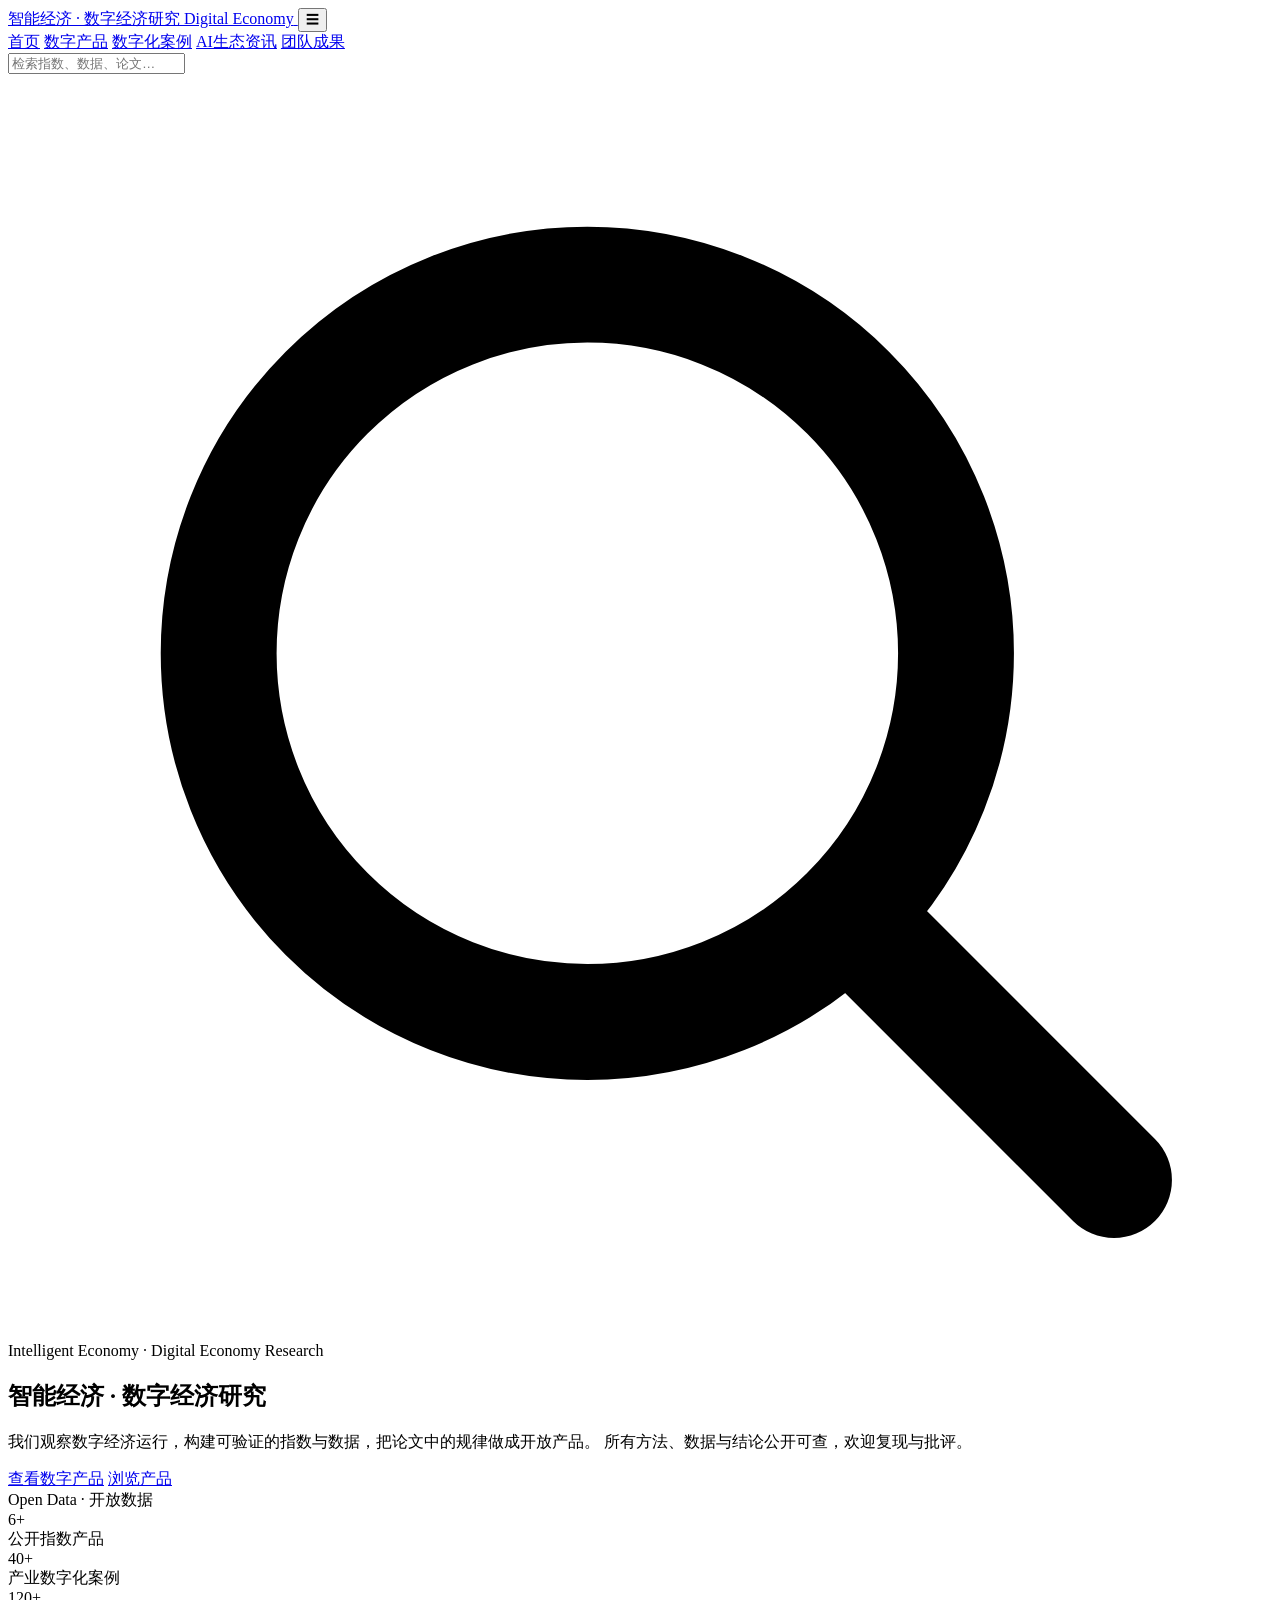
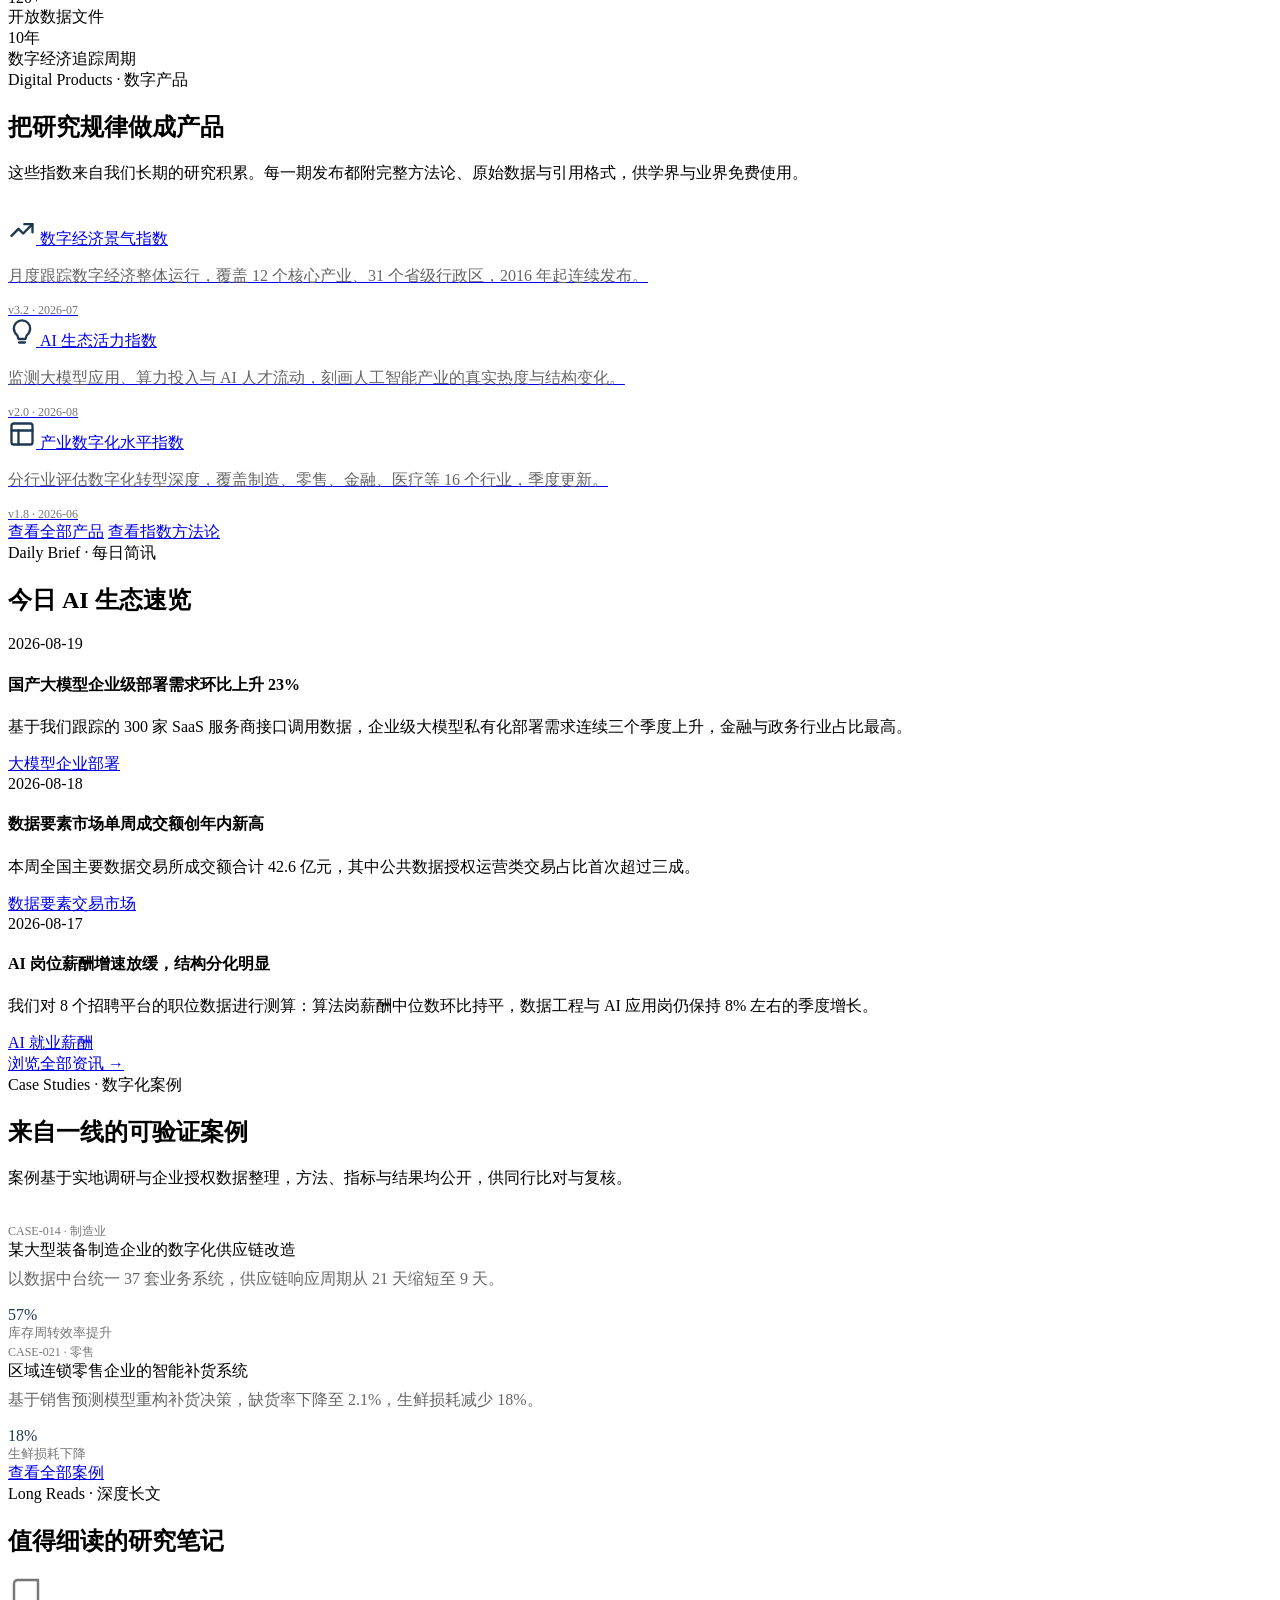
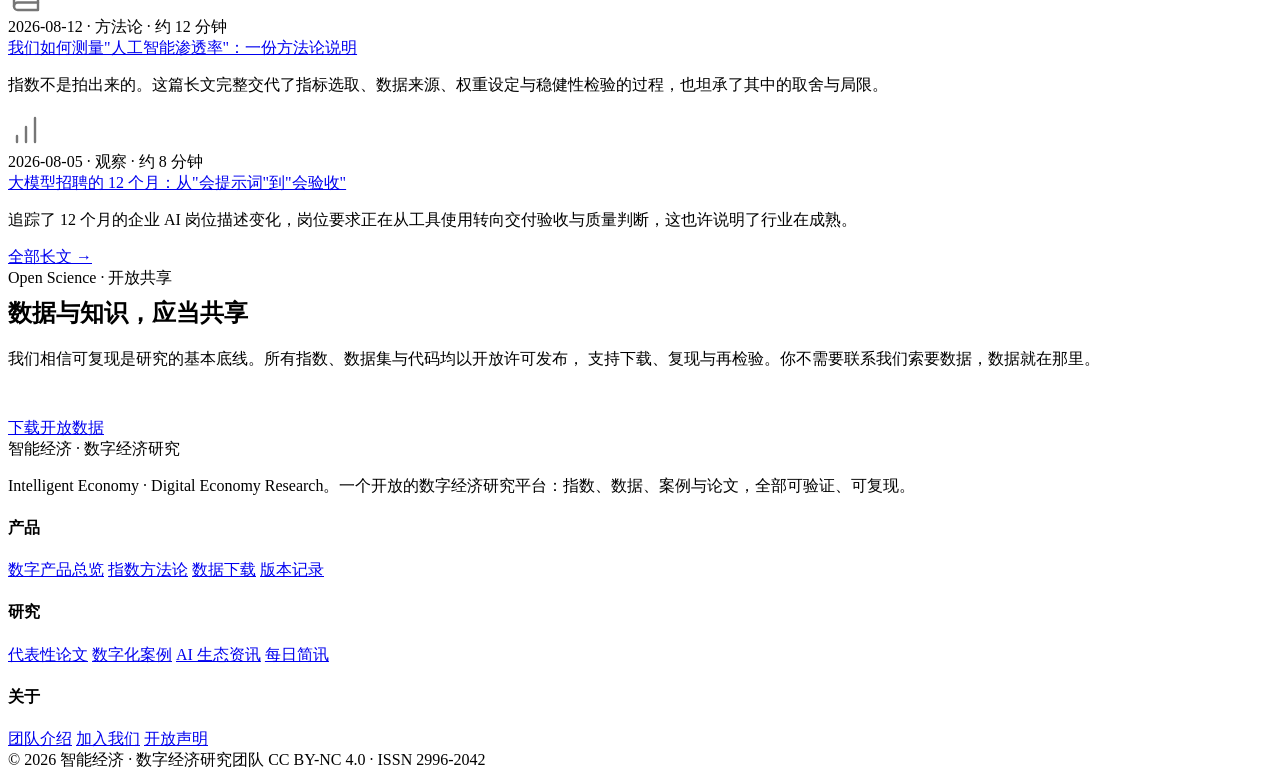
==== commit 141f4ac1: "Update index.html" ====
--- a/index.html
+++ b/index.html
@@ -1,1439 +1,298 @@
 <!DOCTYPE html>
 <html lang="zh-CN">
 <head>
-    <meta charset="UTF-8">
-    <meta
-        name="viewport"
-        content="width=device-width, initial-scale=1.0"
-    >
-    <meta name="description" content="智能经济・数字经济研究：公开数字经济指数、产业数字化案例与 AI 生态观察，提供可复现的开放数据与方法说明。">
-    <meta property="og:title" content="智能经济・数字经济研究">
-    <meta property="og:description" content="公开数字经济指数、产业数字化案例与 AI 生态观察，提供可复现的开放数据与方法说明。">
-    <meta property="og:type" content="website">
-    <link rel="icon" href="/favicon.ico">
-
-    <title>智能经济・数字经济研究</title>
-
-    <style>
-        /* ==============================
-           全局与可访问性增强样式
-        ============================== */
-
-        :root {
-            --navy: #1d3d59;
-            --navy-dark: #142f47;
-            --yellow: #ffca45;
-            --white: #ffffff;
-            --background: #f7f8fa;
-            --text: #292d32;
-            --gray: #6f747a;
-            --gray-light: #e7eaee;
-            --max-width: 1220px;
-        }
-
-        * {
-            box-sizing: border-box;
-            margin: 0;
-            padding: 0;
-        }
-
-        html {
-            scroll-behavior: smooth;
-        }
-
-        body {
-            background: var(--background);
-            color: var(--text);
-            font-family:
-                -apple-system,
-                BlinkMacSystemFont,
-                "Segoe UI",
-                "PingFang SC",
-                "Hiragino Sans GB",
-                "Microsoft YaHei",
-                Arial,
-                sans-serif;
-            line-height: 1.7;
-        }
-
-        /* Skip link for keyboard users */
-        .skip-link {
-            position: absolute;
-            left: 8px;
-            top: 8px;
-            background: var(--yellow);
-            color: var(--navy-dark);
-            padding: 8px 12px;
-            border-radius: 4px;
-            z-index: 2000;
-            transform: translateY(-120%);
-            transition: transform 0.2s ease;
-        }
-
-        .skip-link:focus {
-            transform: translateY(0);
-            outline: 3px solid rgba(29,61,89,0.12);
-        }
-
-        .container {
-            width: min(var(--max-width), calc(100% - 48px));
-            margin: 0 auto;
-        }
-
-        .section {
-            padding: 96px 0;
-        }
-
-        .section-white {
-            background: var(--white);
-        }
-
-        .section-heading {
-            margin-bottom: 48px;
-        }
-
-        .section-label {
-            margin-bottom: 12px;
-            color: var(--gray);
-            font-family: "Courier New", monospace;
-            letter-spacing: 0.18em;
-            text-transform: uppercase;
-        }
-
-        .section-title {
-            margin-bottom: 14px;
-            color: var(--navy);
-            font-family:
-                Georgia,
-                "Songti SC",
-                "SimSun",
-                serif;
-            font-size: clamp(30px, 4vw, 48px);
-            font-weight: 500;
-            line-height: 1.3;
-        }
-
-        .section-description {
-            max-width: 760px;
-            color: var(--gray);
-            font-size: 18px;
-        }
-
-        /* ==============================
-           顶部导航栏
-        ============================== */
-
-        .site-header {
-            position: sticky;
-            top: 0;
-            z-index: 1000;
-            background: var(--navy);
-            color: var(--white);
-            box-shadow: 0 4px 18px rgba(10, 31, 48, 0.12);
-        }
-
-        .nav-wrapper {
-            display: flex;
-            min-height: 104px;
-            align-items: center;
-            gap: 32px;
-        }
-
-        .brand {
-            display: flex;
-            min-width: 350px;
-            align-items: center;
-            gap: 28px;
-        }
-
-        .brand-cn {
-            max-width: 235px;
-            font-family:
-                Georgia,
-                "Songti SC",
-                "SimSun",
-                serif;
-            font-size: 29px;
-            letter-spacing: 0.04em;
-            line-height: 1.45;
-        }
-
-        .brand-en {
-            color: #aeb9c4;
-            font-family: "Courier New", monospace;
-            font-size: 17px;
-            letter-spacing: 0.15em;
-            line-height: 1.8;
-        }
-
-        .primary-nav {
-            display: flex;
-            align-self: stretch;
-            align-items: stretch;
-        }
-
-        .primary-nav a {
-            display: flex;
-            min-width: 78px;
-            align-items: center;
-            justify-content: center;
-            padding: 0 20px;
-            color: #d0d7df;
-            font-size: 17px;
-            transition:
-                background 0.2s ease,
-                color 0.2s ease;
-        }
-
-        .primary-nav a:hover,
-        .primary-nav a.active {
-            background: var(--yellow);
-            color: var(--navy-dark);
-        }
-
-        .site-search {
-            display: flex;
-            min-width: 260px;
-            margin-left: auto;
-            align-items: center;
-            overflow: hidden;
-            border: 1px solid rgba(255, 255, 255, 0.28);
-            border-radius: 999px;
-            background: var(--white);
-        }
-
-        .site-search input {
-            width: 100%;
-            min-width: 0;
-            padding: 13px 8px 13px 22px;
-            border: 0;
-            outline: none;
-            color: var(--text);
-            background: transparent;
-        }
-
-        .site-search input::placeholder {
-            color: #9ca5ae;
-        }
-
-        .search-button {
-            display: inline-flex;
-            width: 48px;
-            height: 48px;
-            flex: 0 0 48px;
-            align-items: center;
-            justify-content: center;
-            border: 0;
-            background: transparent;
-            color: var(--navy);
-        }
-
-        .menu-button {
-            display: none;
-            width: 46px;
-            height: 46px;
-            margin-left: auto;
-            align-items: center;
-            justify-content: center;
-            border: 1px solid rgba(255, 255, 255, 0.35);
-            border-radius: 8px;
-            background: transparent;
-            color: var(--white);
-        }
-
-        .menu-icon,
-        .menu-icon::before,
-        .menu-icon::after {
-            display: block;
-            width: 22px;
-            height: 2px;
-            background: currentColor;
-        }
-
-        .menu-icon {
-            position: relative;
-        }
-
-        .menu-icon::before,
-        .menu-icon::after {
-            position: absolute;
-            left: 0;
-            content: "";
-        }
-
-        .menu-icon::before {
-            top: -7px;
-        }
-
-        .menu-icon::after {
-            top: 7px;
-        }
-
-        .search-message {
-            display: none;
-            padding: 10px 24px;
-            background: var(--yellow);
-            color: var(--navy-dark);
-            text-align: center;
-        }
-
-        .search-message.show {
-            display: block;
-        }
-
-        /* focus 样式 (prefer :focus-visible) */
-        a:focus,
-        button:focus,
-        input:focus {
-            outline: 3px solid rgba(29, 61, 89, 0.12);
-            outline-offset: 2px;
-        }
-
-        /* ==============================
-           首页主视觉
-        ============================== */
-
-        .hero {
-            min-height: 580px;
-            display: flex;
-            align-items: center;
-            background:
-                radial-gradient(
-                    circle at 80% 20%,
-                    rgba(29, 61, 89, 0.06),
-                    transparent 32%
-                ),
-                var(--white);
-        }
-
-        .hero-content {
-            max-width: 960px;
-            margin: 0 auto;
-            padding: 92px 0;
-            text-align: center;
-        }
-
-        .hero-label {
-            margin-bottom: 35px;
-            color: #757575;
-            font-family: "Courier New", monospace;
-            font-size: 18px;
-            letter-spacing: 0.18em;
-        }
-
-        .hero-title {
-            margin-bottom: 28px;
-            color: #2e3032;
-            font-family:
-                Georgia,
-                "Songti SC",
-                "SimSun",
-                serif;
-            font-size: clamp(42px, 6vw, 72px);
-            font-weight: 500;
-            letter-spacing: 0.04em;
-            line-height: 1.25;
-        }
-
-        .hero-description {
-            max-width: 900px;
-            margin: 0 auto 56px;
-            color: #666b70;
-            font-size: clamp(18px, 2.2vw, 24px);
-            line-height: 2;
-        }
-
-        .hero-actions {
-            display: flex;
-            justify-content: center;
-            gap: 22px;
-            flex-wrap: wrap;
-        }
-
-        .button {
-            display: inline-flex;
-            min-width: 190px;
-            min-height: 58px;
-            align-items: center;
-            justify-content: center;
-            padding: 14px 30px;
-            border: 2px solid var(--navy);
-            border-radius: 999px;
-            font-size: 18px;
-            font-weight: 600;
-            transition:
-                transform 0.2s ease,
-                background 0.2s ease,
-                color 0.2s ease;
-        }
-
-        .button:hover {
-            transform: translateY(-2px);
-        }
-
-        .button-primary {
-            background: var(--navy);
-            color: var(--white);
-        }
-
-        .button-secondary {
-            background: transparent;
-            color: var(--navy);
-        }
-
-        .button-secondary:hover {
-            background: var(--navy);
-            color: var(--white);
-        }
-
-        /* ==============================
-           数据统计 & 卡片等（略过重复样式）
-        ============================== */
-
-        .statistics {
-            padding: 75px 0;
-            background: var(--navy);
-            color: var(--white);
-        }
-
-        .statistics-label {
-            margin-bottom: 24px;
-            color: #aeb9c4;
-            font-family: "Courier New", monospace;
-            letter-spacing: 0.18em;
-        }
-
-        .statistics-grid {
-            display: grid;
-            grid-template-columns: repeat(4, 1fr);
-        }
-
-        .stat-item {
-            min-height: 145px;
-            padding: 14px 30px;
-            border-left: 3px solid var(--yellow);
-        }
-
-        .stat-value {
-            margin-bottom: 20px;
-            font-family: "Courier New", monospace;
-            font-size: clamp(38px, 5vw, 56px);
-            font-weight: 700;
-            line-height: 1;
-        }
-
-        .stat-name {
-            color: #bdc6cf;
-            font-size: 17px;
-        }
-
-        .card-grid {
-            display: grid;
-            grid-template-columns: repeat(3, 1fr);
-            gap: 28px;
-        }
-
-        .content-card {
-            position: relative;
-            min-height: 310px;
-            overflow: hidden;
-            padding: 34px;
-            border: 1px solid var(--gray-light);
-            background: var(--white);
-            transition:
-                transform 0.25s ease,
-                box-shadow 0.25s ease,
-                border-color 0.25s ease;
-        }
-
-        .content-card::before {
-            position: absolute;
-            top: 0;
-            left: 0;
-            width: 100%;
-            height: 5px;
-            background: var(--yellow);
-            content: "";
-        }
-
-        .content-card:hover {
-            transform: translateY(-6px);
-            border-color: transparent;
-            box-shadow: 0 18px 45px rgba(19, 48, 71, 0.13);
-        }
-
-        /* ==============================
-           新闻、案例、团队 ...（略）
-        ============================== */
-
-        .case-list {
-            display: grid;
-            gap: 22px;
-        }
-
-        .case-item {
-            display: grid;
-            grid-template-columns: 150px 1fr auto;
-            align-items: center;
-            gap: 30px;
-            padding: 30px 0;
-            border-bottom: 1px solid var(--gray-light);
-        }
-
-        .case-tag {
-            color: var(--gray);
-            font-family: "Courier New", monospace;
-            letter-spacing: 0.08em;
-        }
-
-        .case-title {
-            margin-bottom: 7px;
-            color: var(--navy);
-            font-family:
-                Georgia,
-                "Songti SC",
-                "SimSun",
-                serif;
-            font-size: 25px;
-            font-weight: 500;
-        }
-
-        .case-description {
-            color: var(--gray);
-        }
-
-        .case-arrow {
-            display: inline-flex;
-            width: 48px;
-            height: 48px;
-            align-items: center;
-            justify-content: center;
-            border: 1px solid var(--navy);
-            border-radius: 50%;
-            color: var(--navy);
-            transition:
-                background 0.2s ease,
-                color 0.2s ease;
-        }
-
-        .case-item:hover .case-arrow {
-            background: var(--navy);
-            color: var(--white);
-        }
-
-        /* mark 高亮样式 */
-        mark.search-highlight {
-            background: var(--yellow);
-            color: var(--navy-dark);
-            padding: 0.05em 0.18em;
-            border-radius: 2px;
-        }
-
-        /* 搜索消息内的导航按钮 */
-        .search-controls {
-            display: inline-flex;
-            gap: 8px;
-            margin-left: 8px;
-        }
-
-        .search-controls button {
-            background: transparent;
-            border: 1px solid rgba(0,0,0,0.08);
-            padding: 6px 8px;
-            border-radius: 6px;
-            font-size: 14px;
-            cursor: pointer;
-        }
-
-        .search-controls button:disabled {
-            opacity: 0.45;
-            cursor: default;
-        }
-
-        /* 手机适配（保持原有断点规则） */
-        @media (max-width: 1100px) {
-            .brand {
-                min-width: 270px;
-            }
-
-            .brand-cn {
-                font-size: 23px;
-            }
-
-            .brand-en {
-                display: none;
-            }
-
-            .primary-nav a {
-                min-width: 65px;
-                padding: 0 12px;
-                font-size: 15px;
-            }
-
-            .site-search {
-                min-width: 210px;
-            }
-        }
-
-        @media (max-width: 880px) {
-            .container {
-                width: min(100% - 32px, var(--max-width));
-            }
-
-            .section {
-                padding: 70px 0;
-            }
-
-            .nav-wrapper {
-                min-height: 80px;
-                flex-wrap: wrap;
-                gap: 0;
-                padding: 12px 0;
-            }
-
-            .brand {
-                min-width: auto;
-            }
-
-            .brand-cn {
-                max-width: 245px;
-                font-size: 21px;
-            }
-
-            .menu-button {
-                display: inline-flex;
-            }
-
-            .primary-nav,
-            .site-search {
-                display: none;
-                width: 100%;
-            }
-
-            .site-header.menu-active .primary-nav {
-                display: grid;
-                grid-template-columns: repeat(2, 1fr);
-                margin-top: 12px;
-            }
-
-            .site-header.menu-active .primary-nav a {
-                min-height: 52px;
-            }
-
-            .site-header.menu-active .site-search {
-                display: flex;
-                margin: 14px 0 5px;
-            }
-
-            .hero {
-                min-height: auto;
-            }
-
-            .hero-content {
-                padding: 75px 0;
-            }
-
-            .hero-description {
-                line-height: 1.8;
-            }
-
-            .statistics-grid {
-                grid-template-columns: repeat(2, 1fr);
-                gap: 35px 0;
-            }
-
-            .card-grid {
-                grid-template-columns: 1fr;
-            }
-
-            .case-item {
-                grid-template-columns: 1fr auto;
-                gap: 15px;
-            }
-
-            .case-tag {
-                grid-column: 1 / -1;
-            }
-
-            .news-grid,
-            .team-layout,
-            .footer-grid {
-                grid-template-columns: 1fr;
-            }
-
-            .team-layout {
-                gap: 40px;
-            }
-        }
-
-        @media (max-width: 520px) {
-            .hero-title {
-                font-size: 40px;
-            }
-
-            .hero-label {
-                font-size: 14px;
-            }
-
-            .hero-actions {
-                display: grid;
-            }
-
-            .button {
-                width: 100%;
-            }
-
-            .statistics-grid {
-                grid-template-columns: 1fr;
-            }
-
-            .stat-item {
-                min-height: auto;
-            }
-
-            .featured-news {
-                min-height: 330px;
-                padding: 30px;
-            }
-
-            .team-visual {
-                min-height: 340px;
-            }
-
-            .team-circle {
-                width: 210px;
-                height: 210px;
-            }
-        }
-    </style>
+  <meta charset="UTF-8">
+  <meta name="viewport" content="width=device-width, initial-scale=1.0">
+  <title>智能经济 · 数字经济研究 | Intelligent Economy · Digital Economy Research</title>
+  <meta name="description" content="智能经济与数字经济研究平台：发布数字经济指数、AI 生态监测、产业数字化案例与开放数据，共享可验证的研究方法与数据。">
+  <meta name="keywords" content="智能经济,数字经济,数字经济指数,AI生态,产业数字化,开放数据,数字经济研究">
+  <meta name="robots" content="index,follow">
+  <meta property="og:title" content="智能经济 · 数字经济研究">
+  <meta property="og:description" content="可信、清晰、开放、高效的数字经济研究平台。指数、数据、案例与论文全部开放。">
+  <meta property="og:type" content="website">
+  <link rel="icon" href="data:image/svg+xml,%3Csvg xmlns='http://www.w3.org/2000/svg' viewBox='0 0 32 32'%3E%3Crect width='32' height='32' fill='%231E3851'/%3E%3Ctext x='16' y='23' font-size='20' text-anchor='middle' fill='%23ffce48' font-family='serif'%3E%E6%99%BA%3C/text%3E%3C/svg%3E">
+  <link rel="preconnect" href="https://fonts.googleapis.com">
+  <link rel="preconnect" href="https://fonts.gstatic.com" crossorigin>
+  <link href="https://fonts.googleapis.com/css2?family=IBM+Plex+Mono:wght@400;500;600&display=swap" rel="stylesheet">
+  <link rel="stylesheet" href="assets/css/style.css">
 </head>
-
 <body>
-    <a class="skip-link" href="#main">跳到主要内容</a>
-
-    <!-- 顶部导航 -->
-    <header class="site-header" id="siteHeader">
-        <div class="container nav-wrapper">
-            <a class="brand" href="#home" aria-label="返回首页">
-                <span class="brand-cn">
-                    智能经济・数字经济研究
-                </span>
-
-                <span class="brand-en">
-                    DIGITAL<br>
-                    ECONOMY
-                </span>
-            </a>
-
-            <button
-                class="menu-button"
-                id="menuButton"
-                type="button"
-                aria-label="打开导航菜单"
-                aria-expanded="false"
-            >
-                <span class="menu-icon" aria-hidden="true"></span>
-            </button>
-
-            <nav class="primary-nav" id="primaryNav" aria-label="主要导航">
-                <!-- 初始 active: 同步 aria-current -->
-                <a class="active" href="#home" aria-current="page">首页</a>
-                <a href="#products">数字产品</a>
-                <a href="#cases">数字化案例</a>
-                <a href="#insights">AI生态资讯</a>
-                <a href="#team">团队成果</a>
-            </nav>
-
-            <form class="site-search" id="searchForm" role="search" aria-label="网站内容检索">
-                <input
-                    id="searchInput"
-                    type="search"
-                    placeholder="检索指数、数据、论文..."
-                    aria-label="检索网站内容"
-                    maxlength="80"
-                >
-
-                <button
-                    class="search-button"
-                    type="submit"
-                    aria-label="开始搜索"
-                >
-                    <svg
-                        class="search-icon"
-                        width="23"
-                        height="23"
-                        viewBox="0 0 24 24"
-                        fill="none"
-                        xmlns="http://www.w3.org/2000/svg"
-                        aria-hidden="true"
-                    >
-                        <circle
-                            cx="10.8"
-                            cy="10.8"
-                            r="6.8"
-                            stroke="currentColor"
-                            stroke-width="2.2"
-                        ></circle>
-
-                        <path
-                            d="M16 16L21 21"
-                            stroke="currentColor"
-                            stroke-width="2.2"
-                            stroke-linecap="round"
-                        ></path>
-                    </svg>
-                </button>
-            </form>
-        </div>
-
-        <div
-            class="search-message"
-            id="searchMessage"
-            role="status"
-            aria-live="polite"
-        ></div>
-    </header>
-
-    <main id="main">
-        <!-- 首页主视觉 -->
-
-        <section class="hero searchable" id="home">
-            <div class="container">
-                <div class="hero-content">
-                    <p class="hero-label">
-                        INTELLIGENT ECONOMY · DIGITAL ECONOMY RESEARCH
-                    </p>
-
-                    <h1 class="hero-title">
-                        智能经济・数字经济研究
-                    </h1>
-
-                    <p class="hero-description">
-                        我们观察数字经济运行，构建可验证的指数与数据，
-                        把论文中的规律做成开放产品。
-                        所有方法、数据与结论公开可查，欢迎复现与批评。
-                    </p>
-
-                    <div class="hero-actions">
-                        <a class="button button-primary" href="#products">
-                            查看数字产品
-                        </a>
-
-                        <a class="button button-secondary" href="#products">
-                            浏览产品
-                        </a>
-                    </div>
-                </div>
+
+  <!-- ======================= 导航 ======================= -->
+  <header class="site-header">
+    <div class="container header__inner">
+      <a class="brand" href="index.html">
+        <span class="brand__name">智能经济 · 数字经济研究</span>
+        <span class="brand__en">Digital Economy</span>
+      </a>
+      <button class="nav-toggle" aria-expanded="false" aria-label="打开菜单">☰</button>
+      <nav class="site-nav">
+        <a href="index.html">首页</a>
+        <a href="products.html">数字产品</a>
+        <a href="cases.html">数字化案例</a>
+        <a href="insights.html">AI生态资讯</a>
+        <a href="team.html">团队成果</a>
+      </nav>
+      <form class="header__search" data-search-form>
+        <input type="search" placeholder="检索指数、数据、论文…" aria-label="站内检索">
+        <span class="search__icon" aria-hidden="true">
+          <svg viewBox="0 0 24 24" fill="none" stroke="currentColor" stroke-width="2.2" stroke-linecap="round">
+            <circle cx="11" cy="11" r="7"></circle>
+            <line x1="16.5" y1="16.5" x2="21" y2="21"></line>
+          </svg>
+        </span>
+      </form>
+    </div>
+  </header>
+
+  <!-- ======================= Hero ======================= -->
+  <section class="hero">
+    <div class="container">
+      <span class="kicker">Intelligent Economy · Digital Economy Research</span>
+      <h1 class="animate-fade-up">智能经济 · 数字经济研究</h1>
+      <p class="lead animate-fade-up delay-1">
+        我们观察数字经济运行，构建可验证的指数与数据，把论文中的规律做成开放产品。
+        所有方法、数据与结论公开可查，欢迎复现与批评。
+      </p>
+      <div class="btn-group animate-fade-up delay-2">
+        <a class="btn btn-primary" href="products.html">查看数字产品</a>
+        <a class="btn btn-ghost" href="#products">浏览产品</a>
+      </div>
+    </div>
+  </section>
+
+  <!-- ======================= 数据高亮 ======================= -->
+  <section class="dark panel">
+    <div class="container">
+      <span class="kicker">Open Data · 开放数据</span>
+      <div class="hero-stats">
+        <div class="stat-block reveal">
+          <div class="num"><span data-count="6" data-suffix="+">6+</span></div>
+          <div class="label">公开指数产品</div>
+        </div>
+        <div class="stat-block reveal">
+          <div class="num"><span data-count="40" data-suffix="+">40+</span></div>
+          <div class="label">产业数字化案例</div>
+        </div>
+        <div class="stat-block reveal">
+          <div class="num"><span data-count="120" data-suffix="+">120+</span></div>
+          <div class="label">开放数据文件</div>
+        </div>
+        <div class="stat-block reveal">
+          <div class="num"><span data-count="10" data-suffix="年">10年</span></div>
+          <div class="label">数字经济追踪周期</div>
+        </div>
+      </div>
+    </div>
+  </section>
+
+  <!-- ======================= 数字产品入口 ======================= -->
+  <section class="panel" id="products">
+    <div class="container">
+      <span class="kicker">Digital Products · 数字产品</span>
+      <h2>把研究规律做成产品</h2>
+      <p class="lead measure">这些指数来自我们长期的研究积累。每一期发布都附完整方法论、原始数据与引用格式，供学界与业界免费使用。</p>
+
+      <div class="grid grid-3" style="margin-top:32px;">
+        <a class="card card--tile reveal" href="product-detail.html">
+          <svg width="28" height="28" viewBox="0 0 24 24" fill="none" stroke="#1E3851" stroke-width="2" stroke-linecap="round" stroke-linejoin="round">
+            <path d="M3 17l6-6 4 4 8-8"/><path d="M14 7h7v7"/>
+          </svg>
+          <span class="card__title">数字经济景气指数</span>
+          <p class="body-14" style="color:#666;">月度跟踪数字经济整体运行，覆盖 12 个核心产业、31 个省级行政区，2016 年起连续发布。</p>
+          <span class="version" style="font-size:12px;color:#767676;margin-top:12px;display:block;">v3.2 · 2026-07</span>
+        </a>
+        <a class="card card--tile reveal" href="product-detail.html">
+          <svg width="28" height="28" viewBox="0 0 24 24" fill="none" stroke="#1E3851" stroke-width="2" stroke-linecap="round" stroke-linejoin="round">
+            <path d="M12 2a7 7 0 0 1 7 7c0 2.5-1.5 4.5-3 6l-1 3h-6l-1-3c-1.5-1.5-3-3.5-3-6a7 7 0 0 1 7-7z"/><path d="M9.5 21h5"/>
+          </svg>
+          <span class="card__title">AI 生态活力指数</span>
+          <p class="body-14" style="color:#666;">监测大模型应用、算力投入与 AI 人才流动，刻画人工智能产业的真实热度与结构变化。</p>
+          <span class="version" style="font-size:12px;color:#767676;margin-top:12px;display:block;">v2.0 · 2026-08</span>
+        </a>
+        <a class="card card--tile reveal" href="product-detail.html">
+          <svg width="28" height="28" viewBox="0 0 24 24" fill="none" stroke="#1E3851" stroke-width="2" stroke-linecap="round" stroke-linejoin="round">
+            <rect x="3" y="3" width="18" height="18" rx="2"/><path d="M3 9h18"/><path d="M9 21V9"/>
+          </svg>
+          <span class="card__title">产业数字化水平指数</span>
+          <p class="body-14" style="color:#666;">分行业评估数字化转型深度，覆盖制造、零售、金融、医疗等 16 个行业，季度更新。</p>
+          <span class="version" style="font-size:12px;color:#767676;margin-top:12px;display:block;">v1.8 · 2026-06</span>
+        </a>
+      </div>
+      <div class="btn-group">
+        <a class="btn btn-primary" href="products.html">查看全部产品</a>
+        <a class="btn btn-ghost" href="product-detail.html">查看指数方法论</a>
+      </div>
+    </div>
+  </section>
+
+  <!-- ======================= 最近简讯 ======================= -->
+  <section class="panel" style="background:var(--gray-bg);">
+    <div class="container">
+      <span class="kicker">Daily Brief · 每日简讯</span>
+      <h2>今日 AI 生态速览</h2>
+      <div class="block">
+        <div class="brief-item reveal">
+          <div class="brief-item__date">2026-08-19</div>
+          <div class="brief-item__body">
+            <h4>国产大模型企业级部署需求环比上升 23%</h4>
+            <p>基于我们跟踪的 300 家 SaaS 服务商接口调用数据，企业级大模型私有化部署需求连续三个季度上升，金融与政务行业占比最高。</p>
+            <div class="brief-item__tags">
+              <a class="tag" href="insights.html">大模型</a><a class="tag" href="insights.html">企业部署</a>
             </div>
-        </section>
-
-        <!-- 数据统计 -->
-
-        <section class="statistics searchable" aria-label="开放数据统计">
-            <div class="container">
-                <p class="statistics-label">
-                    OPEN DATA · 开放数据
-                </p>
-
-                <div class="statistics-grid">
-                    <article class="stat-item">
-                        <p class="stat-value">6+</p>
-                        <p class="stat-name">公开指数产品</p>
-                    </article>
-
-                    <article class="stat-item">
-                        <p class="stat-value">40+</p>
-                        <p class="stat-name">产业数字化案例</p>
-                    </article>
-
-                    <article class="stat-item">
-                        <p class="stat-value">120+</p>
-                        <p class="stat-name">开放数据文件</p>
-                    </article>
-
-                    <article class="stat-item">
-                        <p class="stat-value">10年</p>
-                        <p class="stat-name">数字经济追踪周期</p>
-                    </article>
-                </div>
+          </div>
+        </div>
+        <div class="brief-item reveal">
+          <div class="brief-item__date">2026-08-18</div>
+          <div class="brief-item__body">
+            <h4>数据要素市场单周成交额创年内新高</h4>
+            <p>本周全国主要数据交易所成交额合计 42.6 亿元，其中公共数据授权运营类交易占比首次超过三成。</p>
+            <div class="brief-item__tags">
+              <a class="tag" href="insights.html">数据要素</a><a class="tag" href="insights.html">交易市场</a>
             </div>
-        </section>
-
-        <!-- 数字产品 -->
-
-        <section class="section section-white searchable" id="products">
-            <div class="container">
-                <div class="section-heading">
-                    <p class="section-label">
-                        DIGITAL PRODUCTS · 数字产品
-                    </p>
-
-                    <h2 class="section-title">
-                        将研究成果转化为可使用的数据产品
-                    </h2>
-
-                    <p class="section-description">
-                        围绕数字经济景气度、产业数字化和人工智能发展，
-                        提供公开指数、数据文件、方法说明与研究成果。
-                    </p>
-                </div>
-
-                <div class="card-grid">
-                    <article class="content-card searchable">
-                        <p class="card-number">01</p>
-
-                        <h3 class="card-title">
-                            数字经济景气指数
-                        </h3>
-
-                        <p class="card-description">
-                            跟踪数字经济运行状态，从产业、创新、
-                            投资和市场等维度观察景气变化。
-                        </p>
-
-                        <a class="card-link" href="#insights">
-                            查看指数说明
-                        </a>
-                    </article>
-
-                    <article class="content-card searchable">
-                        <p class="card-number">02</p>
-
-                        <h3 class="card-title">
-                            产业数字化数据库
-                        </h3>
-
-                        <p class="card-description">
-                            收集和整理制造业、服务业及公共服务领域的
-                            数字化转型案例和关键指标。
-                        </p>
-
-                        <a class="card-link" href="#cases">
-                            浏览案例数据
-                        </a>
-                    </article>
-
-                    <article class="content-card searchable">
-                        <p class="card-number">03</p>
-
-                        <h3 class="card-title">
-                            AI生态观察
-                        </h3>
-
-                        <p class="card-description">
-                            追踪人工智能技术、企业、人才、
-                            投融资和产业应用的最新变化。
-                        </p>
-
-                        <a class="card-link" href="#insights">
-                            查看研究资讯
-                        </a>
-                    </article>
-                </div>
+          </div>
+        </div>
+        <div class="brief-item reveal">
+          <div class="brief-item__date">2026-08-17</div>
+          <div class="brief-item__body">
+            <h4>AI 岗位薪酬增速放缓，结构分化明显</h4>
+            <p>我们对 8 个招聘平台的职位数据进行测算：算法岗薪酬中位数环比持平，数据工程与 AI 应用岗仍保持 8% 左右的季度增长。</p>
+            <div class="brief-item__tags">
+              <a class="tag" href="insights.html">AI 就业</a><a class="tag" href="insights.html">薪酬</a>
             </div>
-        </section>
-
-        <!-- 数字化案例 -->
-
-        <section class="section searchable" id="cases">
-            <div class="container">
-                <div class="section-heading">
-                    <p class="section-label">
-                        DIGITAL CASES · 数字化案例
-                    </p>
-
-                    <h2 class="section-title">
-                        产业数字化实践案例
-                    </h2>
-
-                    <p class="section-description">
-                        通过真实应用场景观察数字技术如何改变生产、
-                        管理、服务和商业模式。
-                    </p>
-                </div>
-
-                <div class="case-list">
-                    <article class="case-item searchable">
-                        <p class="case-tag">制造业 / 01</p>
-
-                        <div>
-                            <h3 class="case-title">
-                                智能制造与生产流程优化
-                            </h3>
-
-                            <p class="case-description">
-                                使用工业互联网、人工智能和数据分析，
-                                提升生产效率与质量控制能力。
-                            </p>
-                        </div>
-
-                        <a
-                            class="case-arrow"
-                            href="#products"
-                            aria-label="查看智能制造案例"
-                        >
-                            →
-                        </a>
-                    </article>
-
-                    <article class="case-item searchable">
-                        <p class="case-tag">服务业 / 02</p>
-
-                        <div>
-                            <h3 class="case-title">
-                                数字平台与服务模式创新
-                            </h3>
-
-                            <p class="case-description">
-                                分析平台经济、数字营销和智能服务带来的
-                                组织与商业模式变化。
-                            </p>
-                        </div>
-
-                        <a
-                            class="case-arrow"
-                            href="#products"
-                            aria-label="查看数字平台案例"
-                        >
-                            →
-                        </a>
-                    </article>
-
-                    <article class="case-item searchable">
-                        <p class="case-tag">公共服务 / 03</p>
-
-                        <div>
-                            <h3 class="case-title">
-                                城市治理与公共数据应用
-                            </h3>
-
-                            <p class="case-description">
-                                研究公共数据开放、城市治理平台和
-                                数字公共服务的实际应用。
-                            </p>
-                        </div>
-
-                        <a
-                            class="case-arrow"
-                            href="#products"
-                            aria-label="查看公共服务案例"
-                        >
-                            →
-                        </a>
-                    </article>
-                </div>
-            </div>
-        </section>
-
-        <!-- AI资讯 -->
-
-        <section class="section section-white searchable" id="insights">
-            <div class="container">
-                <div class="section-heading">
-                    <p class="section-label">
-                        AI INSIGHTS · AI生态资讯
-                    </p>
-
-                    <h2 class="section-title">
-                        追踪人工智能与数字经济的新变化
-                    </h2>
-                </div>
-
-                <div class="news-grid">
-                    <article class="featured-news searchable">
-                        <p class="news-date">RESEARCH FOCUS</p>
-
-                        <h3>
-                            人工智能如何影响产业效率与经济增长
-                        </h3>
-
-                        <p>
-                            从技术扩散、企业应用和产业结构三个层面，
-                            观察人工智能产生经济价值的路径。
-                        </p>
-                    </article>
-
-                    <div class="news-list">
-                        <article class="news-item searchable">
-                            <p class="news-date">数据观察</p>
-
-                            <h3>
-                                数字经济景气指数方法说明
-                            </h3>
-                        </article>
-
-                        <article class="news-item searchable">
-                            <p class="news-date">产业研究</p>
-
-                            <h3>
-                                企业数字化转型的关键条件
-                            </h3>
-                        </article>
-
-                        <article class="news-item searchable">
-                            <p class="news-date">AI观察</p>
-
-                            <h3>
-                                生成式人工智能的产业应用趋势
-                            </h3>
-                        </article>
-
-                        <article class="news-item searchable">
-                            <p class="news-date">开放研究</p>
-
-                            <h3>
-                                数据、代码与研究方法公开说明
-                            </h3>
-                        </article>
-                    </div>
-                </div>
-            </div>
-        </section>
-
-        <!-- 团队成果 -->
-
-        <section class="section searchable" id="team">
-            <div class="container">
-                <div class="team-layout">
-                    <div class="team-visual" aria-label="团队研究成果">
-                        <div class="team-circle">
-                            <div>
-                                <strong>40+</strong>
-                                <span>研究与应用成果</span>
-                            </div>
-                        </div>
-                    </div>
-
-                    <div class="team-content">
-                        <p class="section-label">
-                            TEAM RESULTS · 团队成果
-                        </p>
-
-                        <h2>
-                            用开放研究连接数据与实践
-                        </h2>
-
-                        <p>
-                            团队围绕数字经济、产业数字化和人工智能开展研究，
-                            推动研究成果转化为可验证、可复现、可使用的开放产品。
-                        </p>
-
-                        <ul class="team-points">
-                            <li>公开研究方法与指标构建过程</li>
-                            <li>提供可下载的数据和说明文档</li>
-                            <li>持续更新数字化案例与产业观察</li>
-                        </ul>
-
-                        <a class="button button-primary" href="#home">
-                            返回首页
-                        </a>
-                    </div>
-                </div>
-            </div>
-        </section>
-    </main>
-
-    <!-- 页脚 -->
-
-    <footer class="site-footer">
-        <div class="container">
-            <div class="footer-grid">
-                <div>
-                    <h2 class="footer-title">
-                        智能经济・数字经济研究
-                    </h2>
-
-                    <p class="footer-description">
-                        观察数字经济运行，构建开放数据产品，
-                        推动研究成果公开、复现与应用。
-                    </p>
-                </div>
-
-                <div>
-                    <h2 class="footer-title">网站导航</h2>
-
-                    <nav class="footer-links" aria-label="页脚导航">
-                        <a href="#home">首页</a>
-                        <a href="#products">数字产品</a>
-                        <a href="#cases">数字化案例</a>
-                        <a href="#insights">AI生态资讯</a>
-                        <a href="#team">团队成果</a>
-                    </nav>
-                </div>
-
-                <div>
-                    <h2 class="footer-title">研究原则</h2>
-
-                    <div class="footer-links">
-                        <a href="#products">数据公开</a>
-                        <a href="#products">方法透明</a>
-                        <a href="#cases">结果可验证</a>
-                        <a href="#team">研究可复现</a>
-                    </div>
-                </div>
-            </div>
-
-            <p class="copyright">
-                © 2026 智能经济・数字经济研究
-            </p>
-        </div>
-    </footer>
-
-    <script>
-        /* ==============================
-           防御性 DOM 选择与实用函数
-        ============================== */
-
-        function $(selector, root = document) {
-            return root.querySelector(selector);
-        }
-
-        function $all(selector, root = document) {
-            return Array.from(root.querySelectorAll(selector));
-        }
-
-        function escapeRegExp(string) {
-            return string.replace(/[.*+?^${}()|[\]\\]/g, "\\$&");
-        }
-
-        /* ==============================
-           1. 手机导航菜单（带键盘支持与防御）
-        ============================== */
-
-        (function () {
-            const siteHeader = $('#siteHeader');
-            const menuButton = $('#menuButton');
-            const navigationLinks = $all('.primary-nav a, .footer-links a');
-
-            if (!siteHeader || !menuButton) {
-                // 防御：若页面被组件化或缺失元素，优雅降级
-                return;
-            }
-
-            menuButton.addEventListener('click', function () {
-                const isOpen = siteHeader.classList.toggle('menu-active');
-                menuButton.setAttribute('aria-expanded', String(isOpen));
-                document.body.classList.toggle('menu-open', isOpen);
-                if (!isOpen) {
-                    // 将焦点返回按钮，改善无障碍体验
-                    menuButton.focus();
-                }
-            });
-
-            // 支持使用 Esc 关闭菜单
-            document.addEventListener('keydown', function (e) {
-                if (e.key === 'Escape') {
-                    if (siteHeader.classList.contains('menu-active')) {
-                        siteHeader.classList.remove('menu-active');
-                        document.body.classList.remove('menu-open');
-                        menuButton.setAttribute('aria-expanded', 'false');
-                        menuButton.focus();
-                    }
-                }
-            });
-
-            navigationLinks.forEach(function (link) {
-                link.addEventListener('click', function () {
-                    siteHeader.classList.remove('menu-active');
-                    document.body.classList.remove('menu-open');
-                    menuButton.setAttribute('aria-expanded', 'false');
-                });
-            });
-        })();
-
-        /* ==============================
-           2. 导航栏选中状态（同步 aria-current）
-        ============================== */
-
-        (function () {
-            const mainNavigationLinks = $all('.primary-nav a');
-
-            if (mainNavigationLinks.length === 0) return;
-
-            mainNavigationLinks.forEach(function (link) {
-                link.addEventListener('click', function () {
-                    mainNavigationLinks.forEach(function (item) {
-                        item.classList.remove('active');
-                        item.removeAttribute('aria-current');
-                    });
-
-                    link.classList.add('active');
-                    link.setAttribute('aria-current', 'page');
-                });
-            });
-        })();
-
-        /* ==============================
-           3. 改进的网站搜索：高亮匹配、计数与导航
-        ============================== */
-
-        (function () {
-            const searchForm = $('#searchForm');
-            const searchInput = $('#searchInput');
-            const searchMessage = $('#searchMessage');
-            const searchableElements = $all('.searchable');
-
-            if (!searchForm || !searchInput || !searchMessage) return;
-
-            // 状态
-            let markList = [];
-            let currentIndex = -1;
-
-            function clearAllMarks() {
-                // 将所有 mark.search-highlight 替换回纯文本
-                $all('mark.search-highlight').forEach((mark) => {
-                    const text = document.createTextNode(mark.textContent);
-                    mark.parentNode.replaceChild(text, mark);
-                });
-                markList = [];
-                currentIndex = -1;
-            }
-
-            function highlightMatches(keyword) {
-                clearAllMarks();
-                if (!keyword) return 0;
-
-                const re = new RegExp('(' + escapeRegExp(keyword) + ')', 'gi');
-                let total = 0;
-
-                searchableElements.forEach((el) => {
-                    // 操作 innerHTML：保持简单，适用于静态内容。
-                    // 若页面中含复杂动态交互或脚本绑定，建议改用更安全的文本节点遍历实现。
-                    const original = el.innerHTML;
-                    const newHTML = original.replace(re, '<mark class="search-highlight">$1</mark>');
-                    if (newHTML !== original) {
-                        el.innerHTML = newHTML;
-                        // 统计该元素中 mark 数量
-                        const marks = el.querySelectorAll('mark.search-highlight');
-                        total += marks.length;
-                    }
-                });
-
-                // 更新全局 mark 列表
-                markList = $all('mark.search-highlight');
-                return total;
-            }
-
-            function scrollToMark(index) {
-                if (markList.length === 0) return;
-                index = ((index % markList.length) + markList.length) % markList.length;
-                currentIndex = index;
-                const target = markList[currentIndex];
-                target.scrollIntoView({ behavior: 'smooth', block: 'center' });
-                // 给当前 mark 添加临时焦点态（可被 CSS 进一步优化）
-                markList.forEach(m => m.classList.remove('current-mark'));
-                target.classList.add('current-mark');
-            }
-
-            function updateMessage(total, keyword) {
-                if (!total) {
-                    showSearchMessage('没有找到“' + keyword + '”相关内容。', null);
-                    return;
-                }
-
-                const controls = createControls(total);
-                const html = '已找到 ' + total + ' 处匹配："'
-                    + keyword + '"。';
-                showSearchMessage(html, controls);
-            }
-
-            function createControls(total) {
-                // 返回容器元素，包含 Prev/Next 按钮和位置信息
-                const container = document.createElement('span');
-                container.className = 'search-controls';
-
-                const prev = document.createElement('button');
-                prev.type = 'button';
-                prev.textContent = '上一个';
-                prev.disabled = (total <= 1);
-                prev.addEventListener('click', function () {
-                    if (markList.length === 0) return;
-                    currentIndex = (currentIndex <= 0) ? markList.length - 1 : currentIndex - 1;
-                    scrollToMark(currentIndex);
-                });
-
-                const next = document.createElement('button');
-                next.type = 'button';
-                next.textContent = '下一个';
-                next.disabled = (total <= 1);
-                next.addEventListener('click', function () {
-                    if (markList.length === 0) return;
-                    currentIndex = (currentIndex + 1) % markList.length;
-                    scrollToMark(currentIndex);
-                });
-
-                const info = document.createElement('span');
-                info.setAttribute('aria-hidden', 'true');
-                info.textContent = '（按 Esc 退出；使用页面导航键继续）';
-
-                container.appendChild(prev);
-                container.appendChild(next);
-                container.appendChild(info);
-
-                return container;
-            }
-
-            function showSearchMessage(text, controlsNode) {
-                // 支持 html/text + optional control node
-                // 清空先前内容
-                searchMessage.innerHTML = '';
-                const textNode = document.createElement('span');
-                textNode.textContent = text;
-                searchMessage.appendChild(textNode);
-
-                if (controlsNode) {
-                    searchMessage.appendChild(controlsNode);
-                }
-
-                searchMessage.classList.add('show');
-
-                window.clearTimeout(showSearchMessage.timer);
-                showSearchMessage.timer = window.setTimeout(function () {
-                    searchMessage.classList.remove('show');
-                }, 7000);
-            }
-
-            searchForm.addEventListener('submit', function (event) {
-                event.preventDefault();
-
-                const raw = searchInput.value.trim();
-                const keyword = raw.toLowerCase();
-
-                // 清除上一次的高亮
-                clearAllMarks();
-
-                if (!keyword) {
-                    showSearchMessage('请输入要检索的关键词。');
-                    searchInput.focus();
-                    return;
-                }
-
-                // 限制长度以避免正则/性能问题
-                if (keyword.length > 80) {
-                    showSearchMessage('关键词过长，请缩短后重试。');
-                    return;
-                }
-
-                const total = highlightMatches(keyword);
-
-                updateMessage(total, raw);
-
-                if (total > 0) {
-                    // 默认滚动到第一个匹配
-                    scrollToMark(0);
-                }
-            });
-
-            // 退出搜索高亮时还原
-            document.addEventListener('keydown', function (e) {
-                if (e.key === 'Escape') {
-                    clearAllMarks();
-                }
-            });
-
-            // 防止 mark 数量太大造成意外（保守策略）
-            // 若需要更复杂的行为（例如分页高亮），可以进一步扩展。
-        })();
-    </script>
+          </div>
+        </div>
+      </div>
+      <div class="btn-group">
+        <a class="btn btn-text" href="insights.html">浏览全部资讯 →</a>
+      </div>
+    </div>
+  </section>
+
+  <!-- ======================= 数字化案例 ======================= -->
+  <section class="panel">
+    <div class="container">
+      <span class="kicker">Case Studies · 数字化案例</span>
+      <h2>来自一线的可验证案例</h2>
+      <p class="lead measure">案例基于实地调研与企业授权数据整理，方法、指标与结果均公开，供同行比对与复核。</p>
+
+      <div class="grid grid-2" style="margin-top:32px;">
+        <div class="card reveal">
+          <span class="version" style="font-size:12px;color:#767676;">CASE-014 · 制造业</span>
+          <span class="card__title" style="display:block;">某大型装备制造企业的数字化供应链改造</span>
+          <p class="body-14" style="color:#666;margin-top:8px;">以数据中台统一 37 套业务系统，供应链响应周期从 21 天缩短至 9 天。</p>
+          <div class="metric" style="margin-top:16px;">
+            <div class="num" style="font-family:var(--font-mono);color:#1E3851;">57%</div>
+            <div class="label" style="font-size:13px;color:#767676;">库存周转效率提升</div>
+          </div>
+        </div>
+        <div class="card reveal">
+          <span class="version" style="font-size:12px;color:#767676;">CASE-021 · 零售</span>
+          <span class="card__title" style="display:block;">区域连锁零售企业的智能补货系统</span>
+          <p class="body-14" style="color:#666;margin-top:8px;">基于销售预测模型重构补货决策，缺货率下降至 2.1%，生鲜损耗减少 18%。</p>
+          <div class="metric" style="margin-top:16px;">
+            <div class="num" style="font-family:var(--font-mono);color:#1E3851;">18%</div>
+            <div class="label" style="font-size:13px;color:#767676;">生鲜损耗下降</div>
+          </div>
+        </div>
+      </div>
+      <div class="btn-group">
+        <a class="btn btn-ghost" href="cases.html">查看全部案例</a>
+      </div>
+    </div>
+  </section>
+
+  <!-- ======================= 深度长文 ======================= -->
+  <section class="panel" style="background:var(--gray-bg);">
+    <div class="container">
+      <span class="kicker">Long Reads · 深度长文</span>
+      <h2>值得细读的研究笔记</h2>
+      <div class="block">
+        <div class="article-card reveal">
+          <div class="article-card__thumb">
+            <svg width="36" height="36" viewBox="0 0 24 24" fill="none" stroke="#767676" stroke-width="1.6" stroke-linecap="round" stroke-linejoin="round">
+              <path d="M4 19.5A2.5 2.5 0 0 1 6.5 17H20"/><path d="M6.5 2H20v20H6.5A2.5 2.5 0 0 1 4 19.5v-15A2.5 2.5 0 0 1 6.5 2z"/>
+            </svg>
+          </div>
+          <div>
+            <div class="article-card__meta">2026-08-12 · 方法论 · 约 12 分钟</div>
+            <a class="article-card__title" href="insights.html">我们如何测量"人工智能渗透率"：一份方法论说明</a>
+            <p class="article-card__excerpt">指数不是拍出来的。这篇长文完整交代了指标选取、数据来源、权重设定与稳健性检验的过程，也坦承了其中的取舍与局限。</p>
+          </div>
+        </div>
+        <div class="article-card reveal">
+          <div class="article-card__thumb">
+            <svg width="36" height="36" viewBox="0 0 24 24" fill="none" stroke="#767676" stroke-width="1.6" stroke-linecap="round" stroke-linejoin="round">
+              <path d="M12 20V10"/><path d="M18 20V4"/><path d="M6 20v-4"/>
+            </svg>
+          </div>
+          <div>
+            <div class="article-card__meta">2026-08-05 · 观察 · 约 8 分钟</div>
+            <a class="article-card__title" href="insights.html">大模型招聘的 12 个月：从"会提示词"到"会验收"</a>
+            <p class="article-card__excerpt">追踪了 12 个月的企业 AI 岗位描述变化，岗位要求正在从工具使用转向交付验收与质量判断，这也许说明了行业在成熟。</p>
+          </div>
+        </div>
+      </div>
+      <div class="btn-group">
+        <a class="btn btn-text" href="insights.html">全部长文 →</a>
+      </div>
+    </div>
+  </section>
+
+  <!-- ======================= 开放声明 ======================= -->
+  <section class="dark panel">
+    <div class="container" style="display:flex;justify-content:space-between;align-items:center;gap:32px;flex-wrap:wrap;">
+      <div>
+        <span class="kicker">Open Science · 开放共享</span>
+        <h2 style="margin-top:8px;">数据与知识，应当共享</h2>
+        <p class="lead measure" style="margin-top:12px;">
+          我们相信可复现是研究的基本底线。所有指数、数据集与代码均以开放许可发布，
+          支持下载、复现与再检验。你不需要联系我们索要数据，数据就在那里。
+        </p>
+      </div>
+      <div class="btn-group" style="margin-top:0;">
+        <a class="btn btn-primary" href="products.html">下载开放数据</a>
+        <a class="btn" style="background:transparent;border:1px solid rgba(255,255,255,.6);color:#fff;" href="team.html#papers">阅读论文</a>
+      </div>
+    </div>
+  </section>
+
+  <!-- ======================= 页脚 ======================= -->
+  <footer class="site-footer">
+    <div class="container">
+      <div class="footer__grid">
+        <div>
+          <div class="footer__brand">智能经济 · 数字经济研究</div>
+          <p class="footer__desc">Intelligent Economy · Digital Economy Research。一个开放的数字经济研究平台：指数、数据、案例与论文，全部可验证、可复现。</p>
+        </div>
+        <div class="footer__col">
+          <h4>产品</h4>
+          <a href="products.html">数字产品总览</a>
+          <a href="product-detail.html">指数方法论</a>
+          <a href="products.html">数据下载</a>
+          <a href="products.html">版本记录</a>
+        </div>
+        <div class="footer__col">
+          <h4>研究</h4>
+          <a href="team.html#papers">代表性论文</a>
+          <a href="cases.html">数字化案例</a>
+          <a href="insights.html">AI 生态资讯</a>
+          <a href="insights.html">每日简讯</a>
+        </div>
+        <div class="footer__col">
+          <h4>关于</h4>
+          <a href="team.html#people">团队介绍</a>
+          <a href="team.html">加入我们</a>
+          <a href="index.html">开放声明</a>
+        </div>
+      </div>
+      <div class="footer__bottom">
+        <span>© 2026 智能经济 · 数字经济研究团队</span>
+        <span class="mono">CC BY-NC 4.0 · ISSN 2996-2042</span>
+      </div>
+    </div>
+  </footer>
+
+  <script src="assets/js/main.js"></script>
 </body>
 </html>
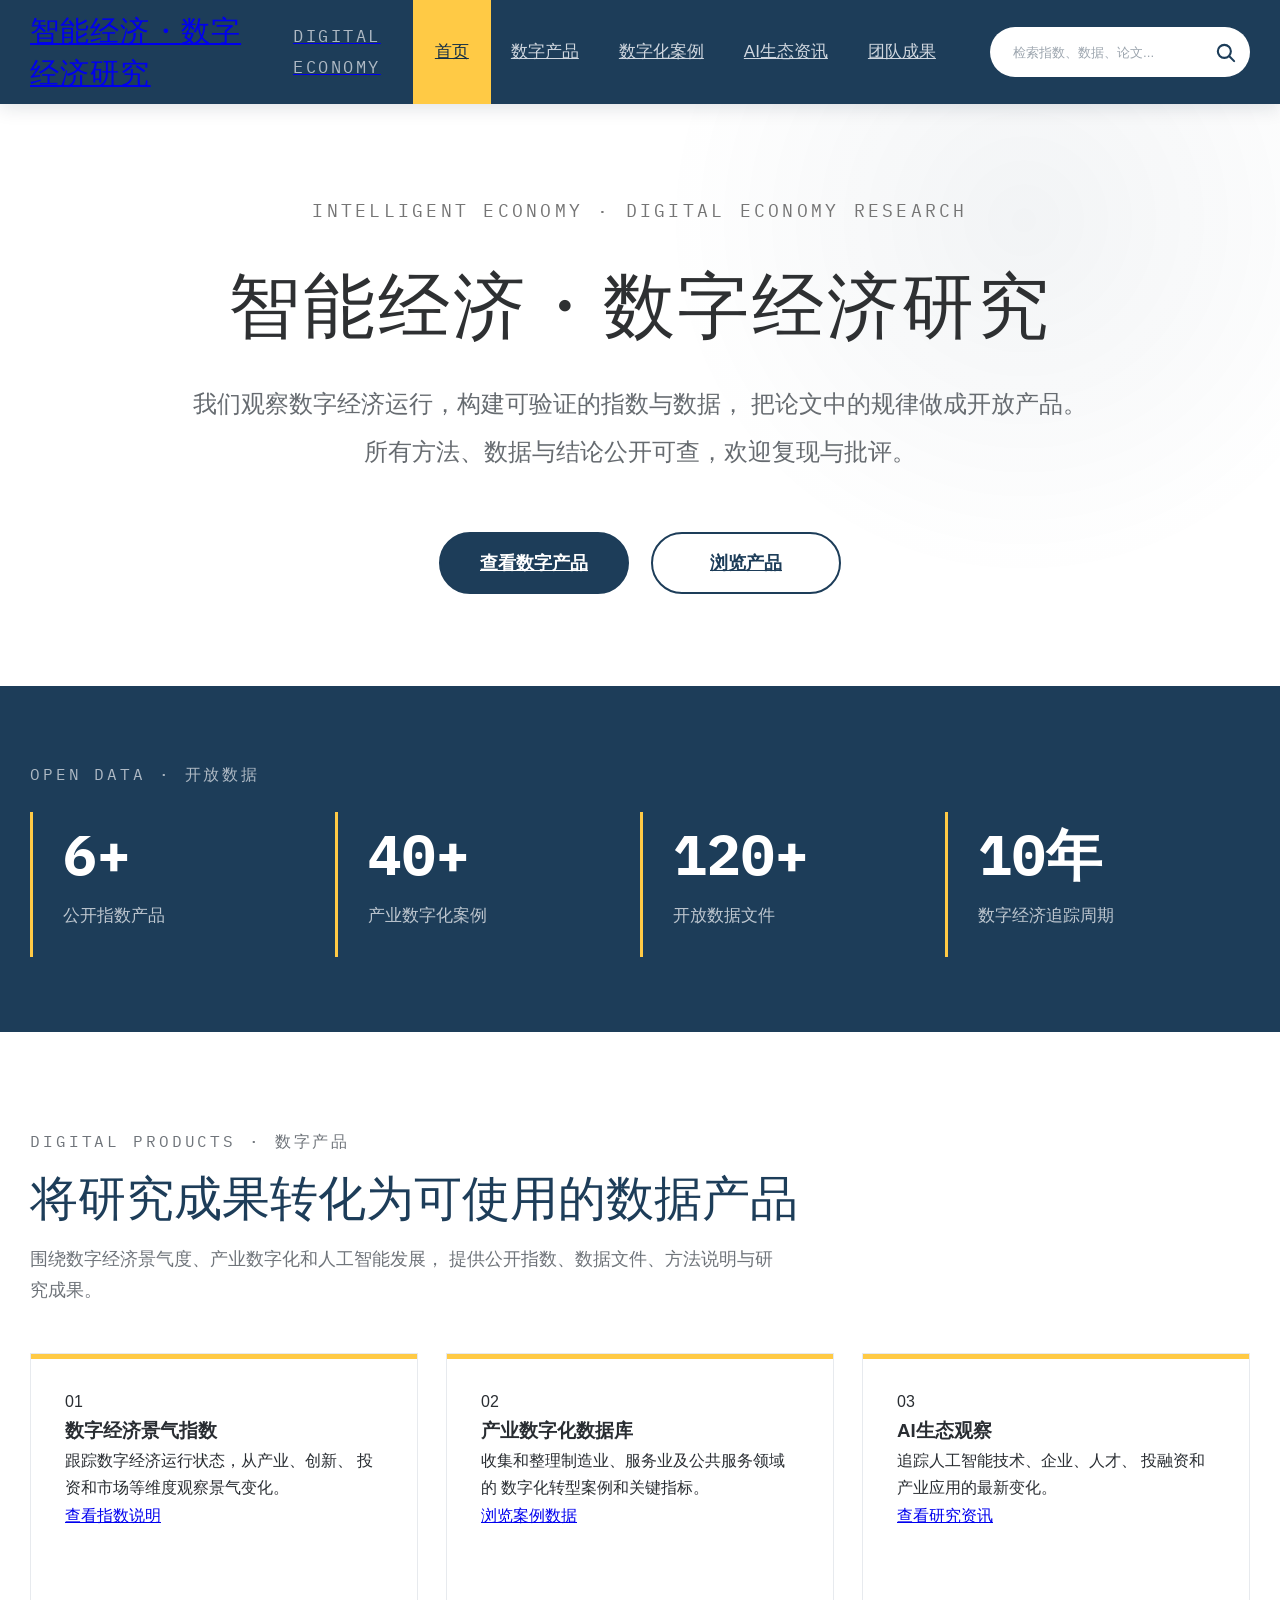
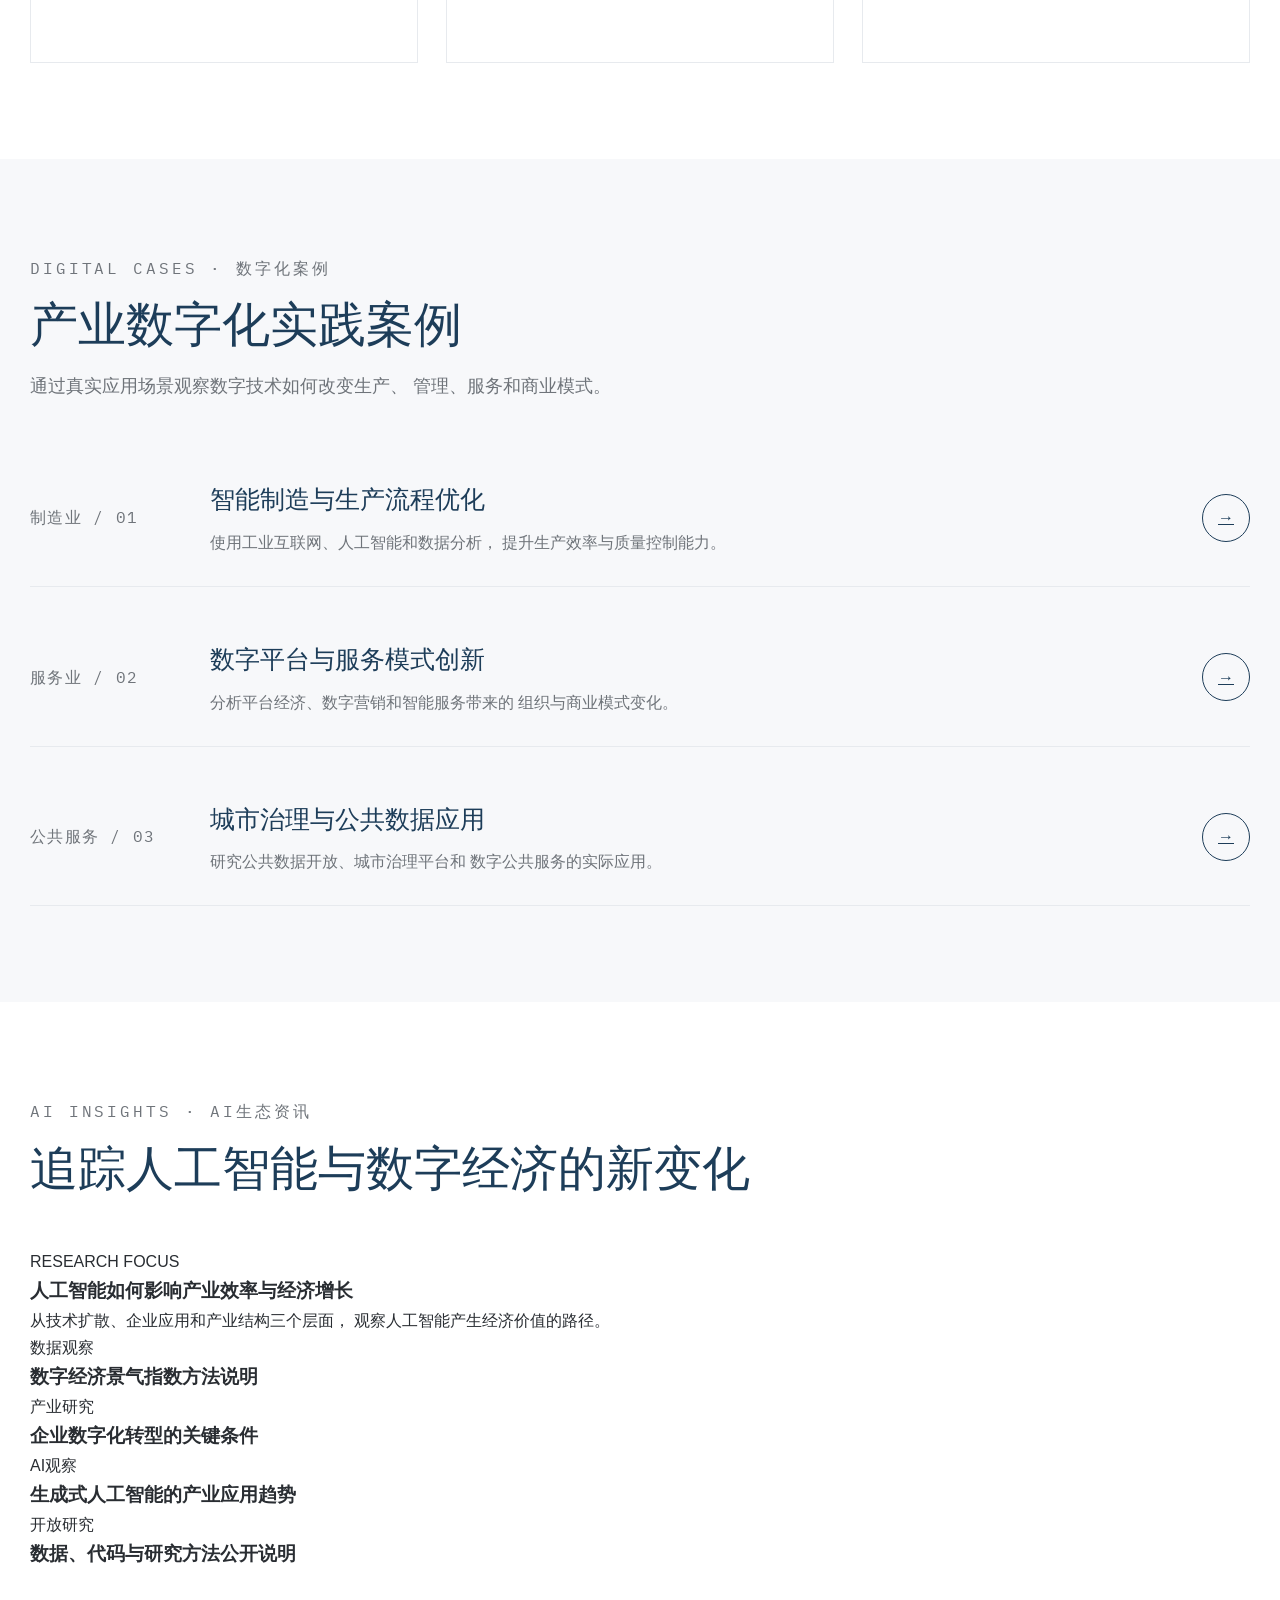
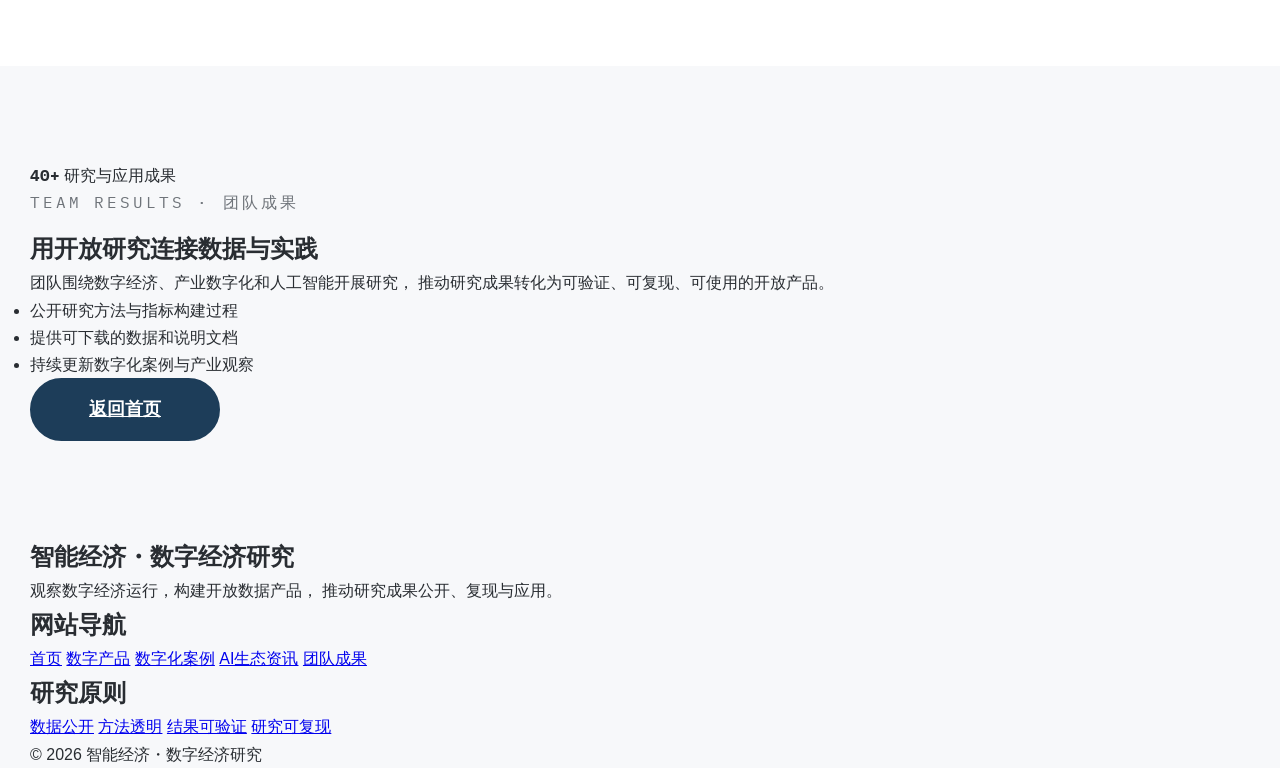
==== commit 5e2dc2ea: "Update print statement from 'Hello' to 'Goodbye'" ====
--- a/index.html
+++ b/index.html
@@ -1,298 +1,1463 @@
 <!DOCTYPE html>
 <html lang="zh-CN">
 <head>
-  <meta charset="UTF-8">
-  <meta name="viewport" content="width=device-width, initial-scale=1.0">
-  <title>智能经济 · 数字经济研究 | Intelligent Economy · Digital Economy Research</title>
-  <meta name="description" content="智能经济与数字经济研究平台：发布数字经济指数、AI 生态监测、产业数字化案例与开放数据，共享可验证的研究方法与数据。">
-  <meta name="keywords" content="智能经济,数字经济,数字经济指数,AI生态,产业数字化,开放数据,数字经济研究">
-  <meta name="robots" content="index,follow">
-  <meta property="og:title" content="智能经济 · 数字经济研究">
-  <meta property="og:description" content="可信、清晰、开放、高效的数字经济研究平台。指数、数据、案例与论文全部开放。">
-  <meta property="og:type" content="website">
-  <link rel="icon" href="data:image/svg+xml,%3Csvg xmlns='http://www.w3.org/2000/svg' viewBox='0 0 32 32'%3E%3Crect width='32' height='32' fill='%231E3851'/%3E%3Ctext x='16' y='23' font-size='20' text-anchor='middle' fill='%23ffce48' font-family='serif'%3E%E6%99%BA%3C/text%3E%3C/svg%3E">
-  <link rel="preconnect" href="https://fonts.googleapis.com">
-  <link rel="preconnect" href="https://fonts.gstatic.com" crossorigin>
-  <link href="https://fonts.googleapis.com/css2?family=IBM+Plex+Mono:wght@400;500;600&display=swap" rel="stylesheet">
-  <link rel="stylesheet" href="assets/css/style.css">
+    <meta charset="UTF-8">
+    <meta
+        name="viewport"
+        content="width=device-width, initial-scale=1.0"
+    >
+    <title>智能经济 · 数字经济研究 | Intelligent Economy · Digital Economy Research</title>
+
+    <!-- 合并自第二份代码：SEO / favicon / fonts -->
+    <meta name="description" content="智能经济・数字经济研究：公开数字经济指数、产业数字化案例与 AI 生态观察，提供可复现的开放数据与方法说明。">
+    <meta name="keywords" content="智能经济,数字经济,数字经济指数,AI生态,产业数字化,开放数据,数字经济研究">
+    <meta name="robots" content="index,follow">
+    <meta property="og:title" content="智能经济・数字经济研究">
+    <meta property="og:description" content="公开数字经济指数、产业数字化案例与 AI 生态观察，提供可复现的开放数据与方法说明。">
+    <meta property="og:type" content="website">
+    <!-- 内嵌 data-uri favicon（来自第二份代码） -->
+    <link rel="icon" href="data:image/svg+xml,%3Csvg xmlns='http://www.w3.org/2000/svg' viewBox='0 0 32 32'%3E%3Crect width='32' height='32' fill='%231E3851'/%3E%3Ctext x='16' y='23' font-size='20' text-anchor='middle' fill='%23ffce48' font-family='serif'%3E%E6%99%BA%3C/text%3E%3C/svg%3E">
+
+    <!-- Google Fonts（IBM Plex Mono）来自第二份代码 -->
+    <link rel="preconnect" href="https://fonts.googleapis.com">
+    <link rel="preconnect" href="https://fonts.gstatic.com" crossorigin>
+    <link href="https://fonts.googleapis.com/css2?family=IBM+Plex+Mono:wght@400;500;600&display=swap" rel="stylesheet">
+
+    <!-- 可选外部样式（如果你有 assets/css/style.css 并希望使用它） -->
+    <link rel="stylesheet" href="assets/css/style.css">
+
+    <style>
+        /* ==============================
+           全局与可访问性增强样式（原始第一份代码为主）
+        ============================== */
+
+        :root {
+            --navy: #1d3d59;
+            --navy-dark: #142f47;
+            --yellow: #ffca45;
+            --white: #ffffff;
+            --background: #f7f8fa;
+            --text: #292d32;
+            --gray: #6f747a;
+            --gray-light: #e7eaee;
+            --max-width: 1220px;
+            /* 新增：首选等宽字体 */
+            --font-mono: 'IBM Plex Mono', "Courier New", monospace;
+        }
+
+        * {
+            box-sizing: border-box;
+            margin: 0;
+            padding: 0;
+        }
+
+        html {
+            scroll-behavior: smooth;
+        }
+
+        body {
+            background: var(--background);
+            color: var(--text);
+            font-family:
+                -apple-system,
+                BlinkMacSystemFont,
+                "Segoe UI",
+                "PingFang SC",
+                "Hiragino Sans GB",
+                "Microsoft YaHei",
+                Arial,
+                sans-serif;
+            line-height: 1.7;
+        }
+
+        /* Skip link for keyboard users */
+        .skip-link {
+            position: absolute;
+            left: 8px;
+            top: 8px;
+            background: var(--yellow);
+            color: var(--navy-dark);
+            padding: 8px 12px;
+            border-radius: 4px;
+            z-index: 2000;
+            transform: translateY(-120%);
+            transition: transform 0.2s ease;
+        }
+
+        .skip-link:focus {
+            transform: translateY(0);
+            outline: 3px solid rgba(29,61,89,0.12);
+        }
+
+        .container {
+            width: min(var(--max-width), calc(100% - 48px));
+            margin: 0 auto;
+        }
+
+        .section {
+            padding: 96px 0;
+        }
+
+        .section-white {
+            background: var(--white);
+        }
+
+        .section-heading {
+            margin-bottom: 48px;
+        }
+
+        .section-label {
+            margin-bottom: 12px;
+            color: var(--gray);
+            font-family: var(--font-mono);
+            letter-spacing: 0.18em;
+            text-transform: uppercase;
+        }
+
+        .section-title {
+            margin-bottom: 14px;
+            color: var(--navy);
+            font-family:
+                Georgia,
+                "Songti SC",
+                "SimSun",
+                serif;
+            font-size: clamp(30px, 4vw, 48px);
+            font-weight: 500;
+            line-height: 1.3;
+        }
+
+        .section-description {
+            max-width: 760px;
+            color: var(--gray);
+            font-size: 18px;
+        }
+
+        /* ==============================
+           顶部导航栏
+        ============================== */
+
+        .site-header {
+            position: sticky;
+            top: 0;
+            z-index: 1000;
+            background: var(--navy);
+            color: var(--white);
+            box-shadow: 0 4px 18px rgba(10, 31, 48, 0.12);
+        }
+
+        .nav-wrapper {
+            display: flex;
+            min-height: 104px;
+            align-items: center;
+            gap: 32px;
+        }
+
+        .brand {
+            display: flex;
+            min-width: 350px;
+            align-items: center;
+            gap: 28px;
+        }
+
+        .brand-cn {
+            max-width: 235px;
+            font-family:
+                Georgia,
+                "Songti SC",
+                "SimSun",
+                serif;
+            font-size: 29px;
+            letter-spacing: 0.04em;
+            line-height: 1.45;
+        }
+
+        .brand-en {
+            color: #aeb9c4;
+            font-family: var(--font-mono);
+            font-size: 17px;
+            letter-spacing: 0.15em;
+            line-height: 1.8;
+        }
+
+        .primary-nav {
+            display: flex;
+            align-self: stretch;
+            align-items: stretch;
+        }
+
+        .primary-nav a {
+            display: flex;
+            min-width: 78px;
+            align-items: center;
+            justify-content: center;
+            padding: 0 20px;
+            color: #d0d7df;
+            font-size: 17px;
+            transition:
+                background 0.2s ease,
+                color 0.2s ease;
+        }
+
+        .primary-nav a:hover,
+        .primary-nav a.active {
+            background: var(--yellow);
+            color: var(--navy-dark);
+        }
+
+        .site-search {
+            display: flex;
+            min-width: 260px;
+            margin-left: auto;
+            align-items: center;
+            overflow: hidden;
+            border: 1px solid rgba(255, 255, 255, 0.28);
+            border-radius: 999px;
+            background: var(--white);
+        }
+
+        .site-search input {
+            width: 100%;
+            min-width: 0;
+            padding: 13px 8px 13px 22px;
+            border: 0;
+            outline: none;
+            color: var(--text);
+            background: transparent;
+            font-family: inherit;
+        }
+
+        .site-search input::placeholder {
+            color: #9ca5ae;
+        }
+
+        .search-button {
+            display: inline-flex;
+            width: 48px;
+            height: 48px;
+            flex: 0 0 48px;
+            align-items: center;
+            justify-content: center;
+            border: 0;
+            background: transparent;
+            color: var(--navy);
+        }
+
+        .menu-button {
+            display: none;
+            width: 46px;
+            height: 46px;
+            margin-left: auto;
+            align-items: center;
+            justify-content: center;
+            border: 1px solid rgba(255, 255, 255, 0.35);
+            border-radius: 8px;
+            background: transparent;
+            color: var(--white);
+        }
+
+        .menu-icon,
+        .menu-icon::before,
+        .menu-icon::after {
+            display: block;
+            width: 22px;
+            height: 2px;
+            background: currentColor;
+        }
+
+        .menu-icon {
+            position: relative;
+        }
+
+        .menu-icon::before,
+        .menu-icon::after {
+            position: absolute;
+            left: 0;
+            content: "";
+        }
+
+        .menu-icon::before {
+            top: -7px;
+        }
+
+        .menu-icon::after {
+            top: 7px;
+        }
+
+        .search-message {
+            display: none;
+            padding: 10px 24px;
+            background: var(--yellow);
+            color: var(--navy-dark);
+            text-align: center;
+        }
+
+        .search-message.show {
+            display: block;
+        }
+
+        /* focus 样式 (prefer :focus-visible) */
+        a:focus,
+        button:focus,
+        input:focus {
+            outline: 3px solid rgba(29, 61, 89, 0.12);
+            outline-offset: 2px;
+        }
+
+        /* ==============================
+           首页主视觉
+        ============================== */
+
+        .hero {
+            min-height: 580px;
+            display: flex;
+            align-items: center;
+            background:
+                radial-gradient(
+                    circle at 80% 20%,
+                    rgba(29, 61, 89, 0.06),
+                    transparent 32%
+                ),
+                var(--white);
+        }
+
+        .hero-content {
+            max-width: 960px;
+            margin: 0 auto;
+            padding: 92px 0;
+            text-align: center;
+        }
+
+        .hero-label {
+            margin-bottom: 35px;
+            color: #757575;
+            font-family: var(--font-mono);
+            font-size: 18px;
+            letter-spacing: 0.18em;
+        }
+
+        .hero-title {
+            margin-bottom: 28px;
+            color: #2e3032;
+            font-family:
+                Georgia,
+                "Songti SC",
+                "SimSun",
+                serif;
+            font-size: clamp(42px, 6vw, 72px);
+            font-weight: 500;
+            letter-spacing: 0.04em;
+            line-height: 1.25;
+        }
+
+        .hero-description {
+            max-width: 900px;
+            margin: 0 auto 56px;
+            color: #666b70;
+            font-size: clamp(18px, 2.2vw, 24px);
+            line-height: 2;
+        }
+
+        .hero-actions {
+            display: flex;
+            justify-content: center;
+            gap: 22px;
+            flex-wrap: wrap;
+        }
+
+        .button {
+            display: inline-flex;
+            min-width: 190px;
+            min-height: 58px;
+            align-items: center;
+            justify-content: center;
+            padding: 14px 30px;
+            border: 2px solid var(--navy);
+            border-radius: 999px;
+            font-size: 18px;
+            font-weight: 600;
+            transition:
+                transform 0.2s ease,
+                background 0.2s ease,
+                color 0.2s ease;
+        }
+
+        .button:hover {
+            transform: translateY(-2px);
+        }
+
+        .button-primary {
+            background: var(--navy);
+            color: var(--white);
+        }
+
+        .button-secondary {
+            background: transparent;
+            color: var(--navy);
+        }
+
+        .button-secondary:hover {
+            background: var(--navy);
+            color: var(--white);
+        }
+
+        /* ==============================
+           数据统计 & 卡片等（略过重复样式）
+        ============================== */
+
+        .statistics {
+            padding: 75px 0;
+            background: var(--navy);
+            color: var(--white);
+        }
+
+        .statistics-label {
+            margin-bottom: 24px;
+            color: #aeb9c4;
+            font-family: var(--font-mono);
+            letter-spacing: 0.18em;
+        }
+
+        .statistics-grid {
+            display: grid;
+            grid-template-columns: repeat(4, 1fr);
+        }
+
+        .stat-item {
+            min-height: 145px;
+            padding: 14px 30px;
+            border-left: 3px solid var(--yellow);
+        }
+
+        .stat-value {
+            margin-bottom: 20px;
+            font-family: var(--font-mono);
+            font-size: clamp(38px, 5vw, 56px);
+            font-weight: 700;
+            line-height: 1;
+        }
+
+        .stat-name {
+            color: #bdc6cf;
+            font-size: 17px;
+        }
+
+        .card-grid {
+            display: grid;
+            grid-template-columns: repeat(3, 1fr);
+            gap: 28px;
+        }
+
+        .content-card {
+            position: relative;
+            min-height: 310px;
+            overflow: hidden;
+            padding: 34px;
+            border: 1px solid var(--gray-light);
+            background: var(--white);
+            transition:
+                transform 0.25s ease,
+                box-shadow 0.25s ease,
+                border-color 0.25s ease;
+        }
+
+        .content-card::before {
+            position: absolute;
+            top: 0;
+            left: 0;
+            width: 100%;
+            height: 5px;
+            background: var(--yellow);
+            content: "";
+        }
+
+        .content-card:hover {
+            transform: translateY(-6px);
+            border-color: transparent;
+            box-shadow: 0 18px 45px rgba(19, 48, 71, 0.13);
+        }
+
+        /* ==============================
+           新闻、案例、团队 ...（略）
+        ============================== */
+
+        .case-list {
+            display: grid;
+            gap: 22px;
+        }
+
+        .case-item {
+            display: grid;
+            grid-template-columns: 150px 1fr auto;
+            align-items: center;
+            gap: 30px;
+            padding: 30px 0;
+            border-bottom: 1px solid var(--gray-light);
+        }
+
+        .case-tag {
+            color: var(--gray);
+            font-family: var(--font-mono);
+            letter-spacing: 0.08em;
+        }
+
+        .case-title {
+            margin-bottom: 7px;
+            color: var(--navy);
+            font-family:
+                Georgia,
+                "Songti SC",
+                "SimSun",
+                serif;
+            font-size: 25px;
+            font-weight: 500;
+        }
+
+        .case-description {
+            color: var(--gray);
+        }
+
+        .case-arrow {
+            display: inline-flex;
+            width: 48px;
+            height: 48px;
+            align-items: center;
+            justify-content: center;
+            border: 1px solid var(--navy);
+            border-radius: 50%;
+            color: var(--navy);
+            transition:
+                background 0.2s ease,
+                color 0.2s ease;
+        }
+
+        .case-item:hover .case-arrow {
+            background: var(--navy);
+            color: var(--white);
+        }
+
+        /* mark 高亮样式 */
+        mark.search-highlight {
+            background: var(--yellow);
+            color: var(--navy-dark);
+            padding: 0.05em 0.18em;
+            border-radius: 2px;
+        }
+
+        /* 搜索消息内的导航按钮 */
+        .search-controls {
+            display: inline-flex;
+            gap: 8px;
+            margin-left: 8px;
+        }
+
+        .search-controls button {
+            background: transparent;
+            border: 1px solid rgba(0,0,0,0.08);
+            padding: 6px 8px;
+            border-radius: 6px;
+            font-size: 14px;
+            cursor: pointer;
+        }
+
+        .search-controls button:disabled {
+            opacity: 0.45;
+            cursor: default;
+        }
+
+        /* 优先把常用等宽文本元素设置为 IBM Plex Mono */
+        code, pre, .section-label, .brand-en, .stat-value, .case-tag, .hero-label, .team-circle strong, .mono {
+            font-family: var(--font-mono);
+        }
+
+        /* 手机适配（保持原有断点规则） */
+        @media (max-width: 1100px) {
+            .brand {
+                min-width: 270px;
+            }
+
+            .brand-cn {
+                font-size: 23px;
+            }
+
+            .brand-en {
+                display: none;
+            }
+
+            .primary-nav a {
+                min-width: 65px;
+                padding: 0 12px;
+                font-size: 15px;
+            }
+
+            .site-search {
+                min-width: 210px;
+            }
+        }
+
+        @media (max-width: 880px) {
+            .container {
+                width: min(100% - 32px, var(--max-width));
+            }
+
+            .section {
+                padding: 70px 0;
+            }
+
+            .nav-wrapper {
+                min-height: 80px;
+                flex-wrap: wrap;
+                gap: 0;
+                padding: 12px 0;
+            }
+
+            .brand {
+                min-width: auto;
+            }
+
+            .brand-cn {
+                max-width: 245px;
+                font-size: 21px;
+            }
+
+            .menu-button {
+                display: inline-flex;
+            }
+
+            .primary-nav,
+            .site-search {
+                display: none;
+                width: 100%;
+            }
+
+            .site-header.menu-active .primary-nav {
+                display: grid;
+                grid-template-columns: repeat(2, 1fr);
+                margin-top: 12px;
+            }
+
+            .site-header.menu-active .primary-nav a {
+                min-height: 52px;
+            }
+
+            .site-header.menu-active .site-search {
+                display: flex;
+                margin: 14px 0 5px;
+            }
+
+            .hero {
+                min-height: auto;
+            }
+
+            .hero-content {
+                padding: 75px 0;
+            }
+
+            .hero-description {
+                line-height: 1.8;
+            }
+
+            .statistics-grid {
+                grid-template-columns: repeat(2, 1fr);
+                gap: 35px 0;
+            }
+
+            .card-grid {
+                grid-template-columns: 1fr;
+            }
+
+            .case-item {
+                grid-template-columns: 1fr auto;
+                gap: 15px;
+            }
+
+            .case-tag {
+                grid-column: 1 / -1;
+            }
+
+            .news-grid,
+            .team-layout,
+            .footer-grid {
+                grid-template-columns: 1fr;
+            }
+
+            .team-layout {
+                gap: 40px;
+            }
+        }
+
+        @media (max-width: 520px) {
+            .hero-title {
+                font-size: 40px;
+            }
+
+            .hero-label {
+                font-size: 14px;
+            }
+
+            .hero-actions {
+                display: grid;
+            }
+
+            .button {
+                width: 100%;
+            }
+
+            .statistics-grid {
+                grid-template-columns: 1fr;
+            }
+
+            .stat-item {
+                min-height: auto;
+            }
+
+            .featured-news {
+                min-height: 330px;
+                padding: 30px;
+            }
+
+            .team-visual {
+                min-height: 340px;
+            }
+
+            .team-circle {
+                width: 210px;
+                height: 210px;
+            }
+        }
+    </style>
 </head>
+
 <body>
-
-  <!-- ======================= 导航 ======================= -->
-  <header class="site-header">
-    <div class="container header__inner">
-      <a class="brand" href="index.html">
-        <span class="brand__name">智能经济 · 数字经济研究</span>
-        <span class="brand__en">Digital Economy</span>
-      </a>
-      <button class="nav-toggle" aria-expanded="false" aria-label="打开菜单">☰</button>
-      <nav class="site-nav">
-        <a href="index.html">首页</a>
-        <a href="products.html">数字产品</a>
-        <a href="cases.html">数字化案例</a>
-        <a href="insights.html">AI生态资讯</a>
-        <a href="team.html">团队成果</a>
-      </nav>
-      <form class="header__search" data-search-form>
-        <input type="search" placeholder="检索指数、数据、论文…" aria-label="站内检索">
-        <span class="search__icon" aria-hidden="true">
-          <svg viewBox="0 0 24 24" fill="none" stroke="currentColor" stroke-width="2.2" stroke-linecap="round">
-            <circle cx="11" cy="11" r="7"></circle>
-            <line x1="16.5" y1="16.5" x2="21" y2="21"></line>
-          </svg>
-        </span>
-      </form>
-    </div>
-  </header>
-
-  <!-- ======================= Hero ======================= -->
-  <section class="hero">
-    <div class="container">
-      <span class="kicker">Intelligent Economy · Digital Economy Research</span>
-      <h1 class="animate-fade-up">智能经济 · 数字经济研究</h1>
-      <p class="lead animate-fade-up delay-1">
-        我们观察数字经济运行，构建可验证的指数与数据，把论文中的规律做成开放产品。
-        所有方法、数据与结论公开可查，欢迎复现与批评。
-      </p>
-      <div class="btn-group animate-fade-up delay-2">
-        <a class="btn btn-primary" href="products.html">查看数字产品</a>
-        <a class="btn btn-ghost" href="#products">浏览产品</a>
-      </div>
-    </div>
-  </section>
-
-  <!-- ======================= 数据高亮 ======================= -->
-  <section class="dark panel">
-    <div class="container">
-      <span class="kicker">Open Data · 开放数据</span>
-      <div class="hero-stats">
-        <div class="stat-block reveal">
-          <div class="num"><span data-count="6" data-suffix="+">6+</span></div>
-          <div class="label">公开指数产品</div>
+    <a class="skip-link" href="#main">跳到主要内容</a>
+
+    <!-- 顶部导航 -->
+    <header class="site-header" id="siteHeader">
+        <div class="container nav-wrapper">
+            <a class="brand" href="#home" aria-label="返回首页">
+                <span class="brand-cn">
+                    智能经济・数字经济研究
+                </span>
+
+                <span class="brand-en">
+                    DIGITAL<br>
+                    ECONOMY
+                </span>
+            </a>
+
+            <button
+                class="menu-button"
+                id="menuButton"
+                type="button"
+                aria-label="打开导航菜单"
+                aria-expanded="false"
+            >
+                <span class="menu-icon" aria-hidden="true"></span>
+            </button>
+
+            <nav class="primary-nav" id="primaryNav" aria-label="主要导航">
+                <!-- 初始 active: 同步 aria-current -->
+                <a class="active" href="#home" aria-current="page">首页</a>
+                <a href="#products">数字产品</a>
+                <a href="#cases">数字化案例</a>
+                <a href="#insights">AI生态资讯</a>
+                <a href="#team">团队成果</a>
+            </nav>
+
+            <form class="site-search" id="searchForm" role="search" aria-label="网站内容检索">
+                <input
+                    id="searchInput"
+                    type="search"
+                    placeholder="检索指数、数据、论文..."
+                    aria-label="检索网站内容"
+                    maxlength="80"
+                >
+
+                <button
+                    class="search-button"
+                    type="submit"
+                    aria-label="开始搜索"
+                >
+                    <svg
+                        class="search-icon"
+                        width="23"
+                        height="23"
+                        viewBox="0 0 24 24"
+                        fill="none"
+                        xmlns="http://www.w3.org/2000/svg"
+                        aria-hidden="true"
+                    >
+                        <circle
+                            cx="10.8"
+                            cy="10.8"
+                            r="6.8"
+                            stroke="currentColor"
+                            stroke-width="2.2"
+                        ></circle>
+
+                        <path
+                            d="M16 16L21 21"
+                            stroke="currentColor"
+                            stroke-width="2.2"
+                            stroke-linecap="round"
+                        ></path>
+                    </svg>
+                </button>
+            </form>
         </div>
-        <div class="stat-block reveal">
-          <div class="num"><span data-count="40" data-suffix="+">40+</span></div>
-          <div class="label">产业数字化案例</div>
+
+        <div
+            class="search-message"
+            id="searchMessage"
+            role="status"
+            aria-live="polite"
+        ></div>
+    </header>
+
+    <main id="main">
+        <!-- 首页主视觉 -->
+
+        <section class="hero searchable" id="home">
+            <div class="container">
+                <div class="hero-content">
+                    <p class="hero-label">
+                        INTELLIGENT ECONOMY · DIGITAL ECONOMY RESEARCH
+                    </p>
+
+                    <h1 class="hero-title">
+                        智能经济・数字经济研究
+                    </h1>
+
+                    <p class="hero-description">
+                        我们观察数字经济运行，构建可验证的指数与数据，
+                        把论文中的规律做成开放产品。
+                        所有方法、数据与结论公开可查，欢迎复现与批评。
+                    </p>
+
+                    <div class="hero-actions">
+                        <a class="button button-primary" href="#products">
+                            查看数字产品
+                        </a>
+
+                        <a class="button button-secondary" href="#products">
+                            浏览产品
+                        </a>
+                    </div>
+                </div>
+            </div>
+        </section>
+
+        <!-- 数据统计 -->
+
+        <section class="statistics searchable" aria-label="开放数据统计">
+            <div class="container">
+                <p class="statistics-label">
+                    OPEN DATA · 开放数据
+                </p>
+
+                <div class="statistics-grid">
+                    <article class="stat-item">
+                        <p class="stat-value">6+</p>
+                        <p class="stat-name">公开指数产品</p>
+                    </article>
+
+                    <article class="stat-item">
+                        <p class="stat-value">40+</p>
+                        <p class="stat-name">产业数字化案例</p>
+                    </article>
+
+                    <article class="stat-item">
+                        <p class="stat-value">120+</p>
+                        <p class="stat-name">开放数据文件</p>
+                    </article>
+
+                    <article class="stat-item">
+                        <p class="stat-value">10年</p>
+                        <p class="stat-name">数字经济追踪周期</p>
+                    </article>
+                </div>
+            </div>
+        </section>
+
+        <!-- 数字产品 -->
+
+        <section class="section section-white searchable" id="products">
+            <div class="container">
+                <div class="section-heading">
+                    <p class="section-label">
+                        DIGITAL PRODUCTS · 数字产品
+                    </p>
+
+                    <h2 class="section-title">
+                        将研究成果转化为可使用的数据产品
+                    </h2>
+
+                    <p class="section-description">
+                        围绕数字经济景气度、产业数字化和人工智能发展，
+                        提供公开指数、数据文件、方法说明与研究成果。
+                    </p>
+                </div>
+
+                <div class="card-grid">
+                    <article class="content-card searchable">
+                        <p class="card-number">01</p>
+
+                        <h3 class="card-title">
+                            数字经济景气指数
+                        </h3>
+
+                        <p class="card-description">
+                            跟踪数字经济运行状态，从产业、创新、
+                            投资和市场等维度观察景气变化。
+                        </p>
+
+                        <a class="card-link" href="#insights">
+                            查看指数说明
+                        </a>
+                    </article>
+
+                    <article class="content-card searchable">
+                        <p class="card-number">02</p>
+
+                        <h3 class="card-title">
+                            产业数字化数据库
+                        </h3>
+
+                        <p class="card-description">
+                            收集和整理制造业、服务业及公共服务领域的
+                            数字化转型案例和关键指标。
+                        </p>
+
+                        <a class="card-link" href="#cases">
+                            浏览案例数据
+                        </a>
+                    </article>
+
+                    <article class="content-card searchable">
+                        <p class="card-number">03</p>
+
+                        <h3 class="card-title">
+                            AI生态观察
+                        </h3>
+
+                        <p class="card-description">
+                            追踪人工智能技术、企业、人才、
+                            投融资和产业应用的最新变化。
+                        </p>
+
+                        <a class="card-link" href="#insights">
+                            查看研究资讯
+                        </a>
+                    </article>
+                </div>
+            </div>
+        </section>
+
+        <!-- 数字化案例 -->
+
+        <section class="section searchable" id="cases">
+            <div class="container">
+                <div class="section-heading">
+                    <p class="section-label">
+                        DIGITAL CASES · 数字化案例
+                    </p>
+
+                    <h2 class="section-title">
+                        产业数字化实践案例
+                    </h2>
+
+                    <p class="section-description">
+                        通过真实应用场景观察数字技术如何改变生产、
+                        管理、服务和商业模式。
+                    </p>
+                </div>
+
+                <div class="case-list">
+                    <article class="case-item searchable">
+                        <p class="case-tag">制造业 / 01</p>
+
+                        <div>
+                            <h3 class="case-title">
+                                智能制造与生产流程优化
+                            </h3>
+
+                            <p class="case-description">
+                                使用工业互联网、人工智能和数据分析，
+                                提升生产效率与质量控制能力。
+                            </p>
+                        </div>
+
+                        <a
+                            class="case-arrow"
+                            href="#products"
+                            aria-label="查看智能制造案例"
+                        >
+                            →
+                        </a>
+                    </article>
+
+                    <article class="case-item searchable">
+                        <p class="case-tag">服务业 / 02</p>
+
+                        <div>
+                            <h3 class="case-title">
+                                数字平台与服务模式创新
+                            </h3>
+
+                            <p class="case-description">
+                                分析平台经济、数字营销和智能服务带来的
+                                组织与商业模式变化。
+                            </p>
+                        </div>
+
+                        <a
+                            class="case-arrow"
+                            href="#products"
+                            aria-label="查看数字平台案例"
+                        >
+                            →
+                        </a>
+                    </article>
+
+                    <article class="case-item searchable">
+                        <p class="case-tag">公共服务 / 03</p>
+
+                        <div>
+                            <h3 class="case-title">
+                                城市治理与公共数据应用
+                            </h3>
+
+                            <p class="case-description">
+                                研究公共数据开放、城市治理平台和
+                                数字公共服务的实际应用。
+                            </p>
+                        </div>
+
+                        <a
+                            class="case-arrow"
+                            href="#products"
+                            aria-label="查看公共服务案例"
+                        >
+                            →
+                        </a>
+                    </article>
+                </div>
+            </div>
+        </section>
+
+        <!-- AI资讯 -->
+
+        <section class="section section-white searchable" id="insights">
+            <div class="container">
+                <div class="section-heading">
+                    <p class="section-label">
+                        AI INSIGHTS · AI生态资讯
+                    </p>
+
+                    <h2 class="section-title">
+                        追踪人工智能与数字经济的新变化
+                    </h2>
+                </div>
+
+                <div class="news-grid">
+                    <article class="featured-news searchable">
+                        <p class="news-date">RESEARCH FOCUS</p>
+
+                        <h3>
+                            人工智能如何影响产业效率与经济增长
+                        </h3>
+
+                        <p>
+                            从技术扩散、企业应用和产业结构三个层面，
+                            观察人工智能产生经济价值的路径。
+                        </p>
+                    </article>
+
+                    <div class="news-list">
+                        <article class="news-item searchable">
+                            <p class="news-date">数据观察</p>
+
+                            <h3>
+                                数字经济景气指数方法说明
+                            </h3>
+                        </article>
+
+                        <article class="news-item searchable">
+                            <p class="news-date">产业研究</p>
+
+                            <h3>
+                                企业数字化转型的关键条件
+                            </h3>
+                        </article>
+
+                        <article class="news-item searchable">
+                            <p class="news-date">AI观察</p>
+
+                            <h3>
+                                生成式人工智能的产业应用趋势
+                            </h3>
+                        </article>
+
+                        <article class="news-item searchable">
+                            <p class="news-date">开放研究</p>
+
+                            <h3>
+                                数据、代码与研究方法公开说明
+                            </h3>
+                        </article>
+                    </div>
+                </div>
+            </div>
+        </section>
+
+        <!-- 团队成果 -->
+
+        <section class="section searchable" id="team">
+            <div class="container">
+                <div class="team-layout">
+                    <div class="team-visual" aria-label="团队研究成果">
+                        <div class="team-circle">
+                            <div>
+                                <strong>40+</strong>
+                                <span>研究与应用成果</span>
+                            </div>
+                        </div>
+                    </div>
+
+                    <div class="team-content">
+                        <p class="section-label">
+                            TEAM RESULTS · 团队成果
+                        </p>
+
+                        <h2>
+                            用开放研究连接数据与实践
+                        </h2>
+
+                        <p>
+                            团队围绕数字经济、产业数字化和人工智能开展研究，
+                            推动研究成果转化为可验证、可复现、可使用的开放产品。
+                        </p>
+
+                        <ul class="team-points">
+                            <li>公开研究方法与指标构建过程</li>
+                            <li>提供可下载的数据和说明文档</li>
+                            <li>持续更新数字化案例与产业观察</li>
+                        </ul>
+
+                        <a class="button button-primary" href="#home">
+                            返回首页
+                        </a>
+                    </div>
+                </div>
+            </div>
+        </section>
+    </main>
+
+    <!-- 页脚 -->
+
+    <footer class="site-footer">
+        <div class="container">
+            <div class="footer-grid">
+                <div>
+                    <h2 class="footer-title">
+                        智能经济・数字经济研究
+                    </h2>
+
+                    <p class="footer-description">
+                        观察数字经济运行，构建开放数据产品，
+                        推动研究成果公开、复现与应用。
+                    </p>
+                </div>
+
+                <div>
+                    <h2 class="footer-title">网站导航</h2>
+
+                    <nav class="footer-links" aria-label="页脚导航">
+                        <a href="#home">首页</a>
+                        <a href="#products">数字产品</a>
+                        <a href="#cases">数字化案例</a>
+                        <a href="#insights">AI生态资讯</a>
+                        <a href="#team">团队成果</a>
+                    </nav>
+                </div>
+
+                <div>
+                    <h2 class="footer-title">研究原则</h2>
+
+                    <div class="footer-links">
+                        <a href="#products">数据公开</a>
+                        <a href="#products">方法透明</a>
+                        <a href="#cases">结果可验证</a>
+                        <a href="#team">研究可复现</a>
+                    </div>
+                </div>
+            </div>
+
+            <p class="copyright">
+                © 2026 智能经济・数字经济研究
+            </p>
         </div>
-        <div class="stat-block reveal">
-          <div class="num"><span data-count="120" data-suffix="+">120+</span></div>
-          <div class="label">开放数据文件</div>
-        </div>
-        <div class="stat-block reveal">
-          <div class="num"><span data-count="10" data-suffix="年">10年</span></div>
-          <div class="label">数字经济追踪周期</div>
-        </div>
-      </div>
-    </div>
-  </section>
-
-  <!-- ======================= 数字产品入口 ======================= -->
-  <section class="panel" id="products">
-    <div class="container">
-      <span class="kicker">Digital Products · 数字产品</span>
-      <h2>把研究规律做成产品</h2>
-      <p class="lead measure">这些指数来自我们长期的研究积累。每一期发布都附完整方法论、原始数据与引用格式，供学界与业界免费使用。</p>
-
-      <div class="grid grid-3" style="margin-top:32px;">
-        <a class="card card--tile reveal" href="product-detail.html">
-          <svg width="28" height="28" viewBox="0 0 24 24" fill="none" stroke="#1E3851" stroke-width="2" stroke-linecap="round" stroke-linejoin="round">
-            <path d="M3 17l6-6 4 4 8-8"/><path d="M14 7h7v7"/>
-          </svg>
-          <span class="card__title">数字经济景气指数</span>
-          <p class="body-14" style="color:#666;">月度跟踪数字经济整体运行，覆盖 12 个核心产业、31 个省级行政区，2016 年起连续发布。</p>
-          <span class="version" style="font-size:12px;color:#767676;margin-top:12px;display:block;">v3.2 · 2026-07</span>
-        </a>
-        <a class="card card--tile reveal" href="product-detail.html">
-          <svg width="28" height="28" viewBox="0 0 24 24" fill="none" stroke="#1E3851" stroke-width="2" stroke-linecap="round" stroke-linejoin="round">
-            <path d="M12 2a7 7 0 0 1 7 7c0 2.5-1.5 4.5-3 6l-1 3h-6l-1-3c-1.5-1.5-3-3.5-3-6a7 7 0 0 1 7-7z"/><path d="M9.5 21h5"/>
-          </svg>
-          <span class="card__title">AI 生态活力指数</span>
-          <p class="body-14" style="color:#666;">监测大模型应用、算力投入与 AI 人才流动，刻画人工智能产业的真实热度与结构变化。</p>
-          <span class="version" style="font-size:12px;color:#767676;margin-top:12px;display:block;">v2.0 · 2026-08</span>
-        </a>
-        <a class="card card--tile reveal" href="product-detail.html">
-          <svg width="28" height="28" viewBox="0 0 24 24" fill="none" stroke="#1E3851" stroke-width="2" stroke-linecap="round" stroke-linejoin="round">
-            <rect x="3" y="3" width="18" height="18" rx="2"/><path d="M3 9h18"/><path d="M9 21V9"/>
-          </svg>
-          <span class="card__title">产业数字化水平指数</span>
-          <p class="body-14" style="color:#666;">分行业评估数字化转型深度，覆盖制造、零售、金融、医疗等 16 个行业，季度更新。</p>
-          <span class="version" style="font-size:12px;color:#767676;margin-top:12px;display:block;">v1.8 · 2026-06</span>
-        </a>
-      </div>
-      <div class="btn-group">
-        <a class="btn btn-primary" href="products.html">查看全部产品</a>
-        <a class="btn btn-ghost" href="product-detail.html">查看指数方法论</a>
-      </div>
-    </div>
-  </section>
-
-  <!-- ======================= 最近简讯 ======================= -->
-  <section class="panel" style="background:var(--gray-bg);">
-    <div class="container">
-      <span class="kicker">Daily Brief · 每日简讯</span>
-      <h2>今日 AI 生态速览</h2>
-      <div class="block">
-        <div class="brief-item reveal">
-          <div class="brief-item__date">2026-08-19</div>
-          <div class="brief-item__body">
-            <h4>国产大模型企业级部署需求环比上升 23%</h4>
-            <p>基于我们跟踪的 300 家 SaaS 服务商接口调用数据，企业级大模型私有化部署需求连续三个季度上升，金融与政务行业占比最高。</p>
-            <div class="brief-item__tags">
-              <a class="tag" href="insights.html">大模型</a><a class="tag" href="insights.html">企业部署</a>
-            </div>
-          </div>
-        </div>
-        <div class="brief-item reveal">
-          <div class="brief-item__date">2026-08-18</div>
-          <div class="brief-item__body">
-            <h4>数据要素市场单周成交额创年内新高</h4>
-            <p>本周全国主要数据交易所成交额合计 42.6 亿元，其中公共数据授权运营类交易占比首次超过三成。</p>
-            <div class="brief-item__tags">
-              <a class="tag" href="insights.html">数据要素</a><a class="tag" href="insights.html">交易市场</a>
-            </div>
-          </div>
-        </div>
-        <div class="brief-item reveal">
-          <div class="brief-item__date">2026-08-17</div>
-          <div class="brief-item__body">
-            <h4>AI 岗位薪酬增速放缓，结构分化明显</h4>
-            <p>我们对 8 个招聘平台的职位数据进行测算：算法岗薪酬中位数环比持平，数据工程与 AI 应用岗仍保持 8% 左右的季度增长。</p>
-            <div class="brief-item__tags">
-              <a class="tag" href="insights.html">AI 就业</a><a class="tag" href="insights.html">薪酬</a>
-            </div>
-          </div>
-        </div>
-      </div>
-      <div class="btn-group">
-        <a class="btn btn-text" href="insights.html">浏览全部资讯 →</a>
-      </div>
-    </div>
-  </section>
-
-  <!-- ======================= 数字化案例 ======================= -->
-  <section class="panel">
-    <div class="container">
-      <span class="kicker">Case Studies · 数字化案例</span>
-      <h2>来自一线的可验证案例</h2>
-      <p class="lead measure">案例基于实地调研与企业授权数据整理，方法、指标与结果均公开，供同行比对与复核。</p>
-
-      <div class="grid grid-2" style="margin-top:32px;">
-        <div class="card reveal">
-          <span class="version" style="font-size:12px;color:#767676;">CASE-014 · 制造业</span>
-          <span class="card__title" style="display:block;">某大型装备制造企业的数字化供应链改造</span>
-          <p class="body-14" style="color:#666;margin-top:8px;">以数据中台统一 37 套业务系统，供应链响应周期从 21 天缩短至 9 天。</p>
-          <div class="metric" style="margin-top:16px;">
-            <div class="num" style="font-family:var(--font-mono);color:#1E3851;">57%</div>
-            <div class="label" style="font-size:13px;color:#767676;">库存周转效率提升</div>
-          </div>
-        </div>
-        <div class="card reveal">
-          <span class="version" style="font-size:12px;color:#767676;">CASE-021 · 零售</span>
-          <span class="card__title" style="display:block;">区域连锁零售企业的智能补货系统</span>
-          <p class="body-14" style="color:#666;margin-top:8px;">基于销售预测模型重构补货决策，缺货率下降至 2.1%，生鲜损耗减少 18%。</p>
-          <div class="metric" style="margin-top:16px;">
-            <div class="num" style="font-family:var(--font-mono);color:#1E3851;">18%</div>
-            <div class="label" style="font-size:13px;color:#767676;">生鲜损耗下降</div>
-          </div>
-        </div>
-      </div>
-      <div class="btn-group">
-        <a class="btn btn-ghost" href="cases.html">查看全部案例</a>
-      </div>
-    </div>
-  </section>
-
-  <!-- ======================= 深度长文 ======================= -->
-  <section class="panel" style="background:var(--gray-bg);">
-    <div class="container">
-      <span class="kicker">Long Reads · 深度长文</span>
-      <h2>值得细读的研究笔记</h2>
-      <div class="block">
-        <div class="article-card reveal">
-          <div class="article-card__thumb">
-            <svg width="36" height="36" viewBox="0 0 24 24" fill="none" stroke="#767676" stroke-width="1.6" stroke-linecap="round" stroke-linejoin="round">
-              <path d="M4 19.5A2.5 2.5 0 0 1 6.5 17H20"/><path d="M6.5 2H20v20H6.5A2.5 2.5 0 0 1 4 19.5v-15A2.5 2.5 0 0 1 6.5 2z"/>
-            </svg>
-          </div>
-          <div>
-            <div class="article-card__meta">2026-08-12 · 方法论 · 约 12 分钟</div>
-            <a class="article-card__title" href="insights.html">我们如何测量"人工智能渗透率"：一份方法论说明</a>
-            <p class="article-card__excerpt">指数不是拍出来的。这篇长文完整交代了指标选取、数据来源、权重设定与稳健性检验的过程，也坦承了其中的取舍与局限。</p>
-          </div>
-        </div>
-        <div class="article-card reveal">
-          <div class="article-card__thumb">
-            <svg width="36" height="36" viewBox="0 0 24 24" fill="none" stroke="#767676" stroke-width="1.6" stroke-linecap="round" stroke-linejoin="round">
-              <path d="M12 20V10"/><path d="M18 20V4"/><path d="M6 20v-4"/>
-            </svg>
-          </div>
-          <div>
-            <div class="article-card__meta">2026-08-05 · 观察 · 约 8 分钟</div>
-            <a class="article-card__title" href="insights.html">大模型招聘的 12 个月：从"会提示词"到"会验收"</a>
-            <p class="article-card__excerpt">追踪了 12 个月的企业 AI 岗位描述变化，岗位要求正在从工具使用转向交付验收与质量判断，这也许说明了行业在成熟。</p>
-          </div>
-        </div>
-      </div>
-      <div class="btn-group">
-        <a class="btn btn-text" href="insights.html">全部长文 →</a>
-      </div>
-    </div>
-  </section>
-
-  <!-- ======================= 开放声明 ======================= -->
-  <section class="dark panel">
-    <div class="container" style="display:flex;justify-content:space-between;align-items:center;gap:32px;flex-wrap:wrap;">
-      <div>
-        <span class="kicker">Open Science · 开放共享</span>
-        <h2 style="margin-top:8px;">数据与知识，应当共享</h2>
-        <p class="lead measure" style="margin-top:12px;">
-          我们相信可复现是研究的基本底线。所有指数、数据集与代码均以开放许可发布，
-          支持下载、复现与再检验。你不需要联系我们索要数据，数据就在那里。
-        </p>
-      </div>
-      <div class="btn-group" style="margin-top:0;">
-        <a class="btn btn-primary" href="products.html">下载开放数据</a>
-        <a class="btn" style="background:transparent;border:1px solid rgba(255,255,255,.6);color:#fff;" href="team.html#papers">阅读论文</a>
-      </div>
-    </div>
-  </section>
-
-  <!-- ======================= 页脚 ======================= -->
-  <footer class="site-footer">
-    <div class="container">
-      <div class="footer__grid">
-        <div>
-          <div class="footer__brand">智能经济 · 数字经济研究</div>
-          <p class="footer__desc">Intelligent Economy · Digital Economy Research。一个开放的数字经济研究平台：指数、数据、案例与论文，全部可验证、可复现。</p>
-        </div>
-        <div class="footer__col">
-          <h4>产品</h4>
-          <a href="products.html">数字产品总览</a>
-          <a href="product-detail.html">指数方法论</a>
-          <a href="products.html">数据下载</a>
-          <a href="products.html">版本记录</a>
-        </div>
-        <div class="footer__col">
-          <h4>研究</h4>
-          <a href="team.html#papers">代表性论文</a>
-          <a href="cases.html">数字化案例</a>
-          <a href="insights.html">AI 生态资讯</a>
-          <a href="insights.html">每日简讯</a>
-        </div>
-        <div class="footer__col">
-          <h4>关于</h4>
-          <a href="team.html#people">团队介绍</a>
-          <a href="team.html">加入我们</a>
-          <a href="index.html">开放声明</a>
-        </div>
-      </div>
-      <div class="footer__bottom">
-        <span>© 2026 智能经济 · 数字经济研究团队</span>
-        <span class="mono">CC BY-NC 4.0 · ISSN 2996-2042</span>
-      </div>
-    </div>
-  </footer>
-
-  <script src="assets/js/main.js"></script>
+    </footer>
+
+    <script>
+        /* ==============================
+           防御性 DOM 选择与实用函数
+        ============================== */
+
+        function $(selector, root = document) {
+            return root.querySelector(selector);
+        }
+
+        function $all(selector, root = document) {
+            return Array.from(root.querySelectorAll(selector));
+        }
+
+        function escapeRegExp(string) {
+            return string.replace(/[.*+?^${}()|[\]\\]/g, "\\$&");
+        }
+
+        /* ==============================
+           1. 手机导航菜单（带键盘支持与防御）
+        ============================== */
+
+        (function () {
+            const siteHeader = $('#siteHeader');
+            const menuButton = $('#menuButton');
+            const navigationLinks = $all('.primary-nav a, .footer-links a');
+
+            if (!siteHeader || !menuButton) {
+                // 防御：若页面被组件化或缺失元素，优雅降级
+                return;
+            }
+
+            menuButton.addEventListener('click', function () {
+                const isOpen = siteHeader.classList.toggle('menu-active');
+                menuButton.setAttribute('aria-expanded', String(isOpen));
+                document.body.classList.toggle('menu-open', isOpen);
+                if (!isOpen) {
+                    // 将焦点返回按钮，改善无障碍体验
+                    menuButton.focus();
+                }
+            });
+
+            // 支持使用 Esc 关闭菜单
+            document.addEventListener('keydown', function (e) {
+                if (e.key === 'Escape') {
+                    if (siteHeader.classList.contains('menu-active')) {
+                        siteHeader.classList.remove('menu-active');
+                        document.body.classList.remove('menu-open');
+                        menuButton.setAttribute('aria-expanded', 'false');
+                        menuButton.focus();
+                    }
+                }
+            });
+
+            navigationLinks.forEach(function (link) {
+                link.addEventListener('click', function () {
+                    siteHeader.classList.remove('menu-active');
+                    document.body.classList.remove('menu-open');
+                    menuButton.setAttribute('aria-expanded', 'false');
+                });
+            });
+        })();
+
+        /* ==============================
+           2. 导航栏选中状态（同步 aria-current）
+        ============================== */
+
+        (function () {
+            const mainNavigationLinks = $all('.primary-nav a');
+
+            if (mainNavigationLinks.length === 0) return;
+
+            mainNavigationLinks.forEach(function (link) {
+                link.addEventListener('click', function () {
+                    mainNavigationLinks.forEach(function (item) {
+                        item.classList.remove('active');
+                        item.removeAttribute('aria-current');
+                    });
+
+                    link.classList.add('active');
+                    link.setAttribute('aria-current', 'page');
+                });
+            });
+        })();
+
+        /* ==============================
+           3. 改进的网站搜索：高亮匹配、计数与导航
+        ============================== */
+
+        (function () {
+            const searchForm = $('#searchForm');
+            const searchInput = $('#searchInput');
+            const searchMessage = $('#searchMessage');
+            const searchableElements = $all('.searchable');
+
+            if (!searchForm || !searchInput || !searchMessage) return;
+
+            // 状态
+            let markList = [];
+            let currentIndex = -1;
+
+            function clearAllMarks() {
+                // 将所有 mark.search-highlight 替换回纯文本
+                $all('mark.search-highlight').forEach((mark) => {
+                    const text = document.createTextNode(mark.textContent);
+                    mark.parentNode.replaceChild(text, mark);
+                });
+                markList = [];
+                currentIndex = -1;
+            }
+
+            function highlightMatches(keyword) {
+                clearAllMarks();
+                if (!keyword) return 0;
+
+                const re = new RegExp('(' + escapeRegExp(keyword) + ')', 'gi');
+                let total = 0;
+
+                searchableElements.forEach((el) => {
+                    // 操作 innerHTML：保持简单，适用于静态内容。
+                    // 若页面中含复杂动态交互或脚本绑定，建议改用更安全的文本节点遍历实现。
+                    const original = el.innerHTML;
+                    const newHTML = original.replace(re, '<mark class="search-highlight">$1</mark>');
+                    if (newHTML !== original) {
+                        el.innerHTML = newHTML;
+                        // 统计该元素中 mark 数量
+                        const marks = el.querySelectorAll('mark.search-highlight');
+                        total += marks.length;
+                    }
+                });
+
+                // 更新全局 mark 列表
+                markList = $all('mark.search-highlight');
+                return total;
+            }
+
+            function scrollToMark(index) {
+                if (markList.length === 0) return;
+                index = ((index % markList.length) + markList.length) % markList.length;
+                currentIndex = index;
+                const target = markList[currentIndex];
+                target.scrollIntoView({ behavior: 'smooth', block: 'center' });
+                // 给当前 mark 添加临时焦点态（可被 CSS 进一步优化）
+                markList.forEach(m => m.classList.remove('current-mark'));
+                target.classList.add('current-mark');
+            }
+
+            function updateMessage(total, keyword) {
+                if (!total) {
+                    showSearchMessage('没有找到“' + keyword + '”相关内容。', null);
+                    return;
+                }
+
+                const controls = createControls(total);
+                const html = '已找到 ' + total + ' 处匹配："'
+                    + keyword + '"。';
+                showSearchMessage(html, controls);
+            }
+
+            function createControls(total) {
+                // 返回容器元素，包含 Prev/Next 按钮和位置信息
+                const container = document.createElement('span');
+                container.className = 'search-controls';
+
+                const prev = document.createElement('button');
+                prev.type = 'button';
+                prev.textContent = '上一个';
+                prev.disabled = (total <= 1);
+                prev.addEventListener('click', function () {
+                    if (markList.length === 0) return;
+                    currentIndex = (currentIndex <= 0) ? markList.length - 1 : currentIndex - 1;
+                    scrollToMark(currentIndex);
+                });
+
+                const next = document.createElement('button');
+                next.type = 'button';
+                next.textContent = '下一个';
+                next.disabled = (total <= 1);
+                next.addEventListener('click', function () {
+                    if (markList.length === 0) return;
+                    currentIndex = (currentIndex + 1) % markList.length;
+                    scrollToMark(currentIndex);
+                });
+
+                const info = document.createElement('span');
+                info.setAttribute('aria-hidden', 'true');
+                info.textContent = '（按 Esc 退出；使用页面导航键继续）';
+
+                container.appendChild(prev);
+                container.appendChild(next);
+                container.appendChild(info);
+
+                return container;
+            }
+
+            function showSearchMessage(text, controlsNode) {
+                // 支持 html/text + optional control node
+                // 清空先前内容
+                searchMessage.innerHTML = '';
+                const textNode = document.createElement('span');
+                textNode.textContent = text;
+                searchMessage.appendChild(textNode);
+
+                if (controlsNode) {
+                    searchMessage.appendChild(controlsNode);
+                }
+
+                searchMessage.classList.add('show');
+
+                window.clearTimeout(showSearchMessage.timer);
+                showSearchMessage.timer = window.setTimeout(function () {
+                    searchMessage.classList.remove('show');
+                }, 7000);
+            }
+
+            searchForm.addEventListener('submit', function (event) {
+                event.preventDefault();
+
+                const raw = searchInput.value.trim();
+                const keyword = raw.toLowerCase();
+
+                // 清除上一次的高亮
+                clearAllMarks();
+
+                if (!keyword) {
+                    showSearchMessage('请输入要检索的关键词。');
+                    searchInput.focus();
+                    return;
+                }
+
+                // 限制长度以避免正则/性能问题
+                if (keyword.length > 80) {
+                    showSearchMessage('关键词过长，请缩短后重试。');
+                    return;
+                }
+
+                const total = highlightMatches(keyword);
+
+                updateMessage(total, raw);
+
+                if (total > 0) {
+                    // 默认滚动到第一个匹配
+                    scrollToMark(0);
+                }
+            });
+
+            // 退出搜索高亮时还原
+            document.addEventListener('keydown', function (e) {
+                if (e.key === 'Escape') {
+                    clearAllMarks();
+                }
+            });
+
+            // 防止 mark 数量太大造成意外（保守策略）
+            // 若需要更复杂的行为（例如分页高亮），可以进一步扩展。
+        })();
+    </script>
+
+    <!-- 如果你还想使用第二份代码里的外部 JS（assets/js/main.js），
+         可以把下面这行取消注释并提供该文件。可能会与上面的内联脚本有重复行为。 -->
+    <!-- <script src="assets/js/main.js"></script> -->
 </body>
 </html>
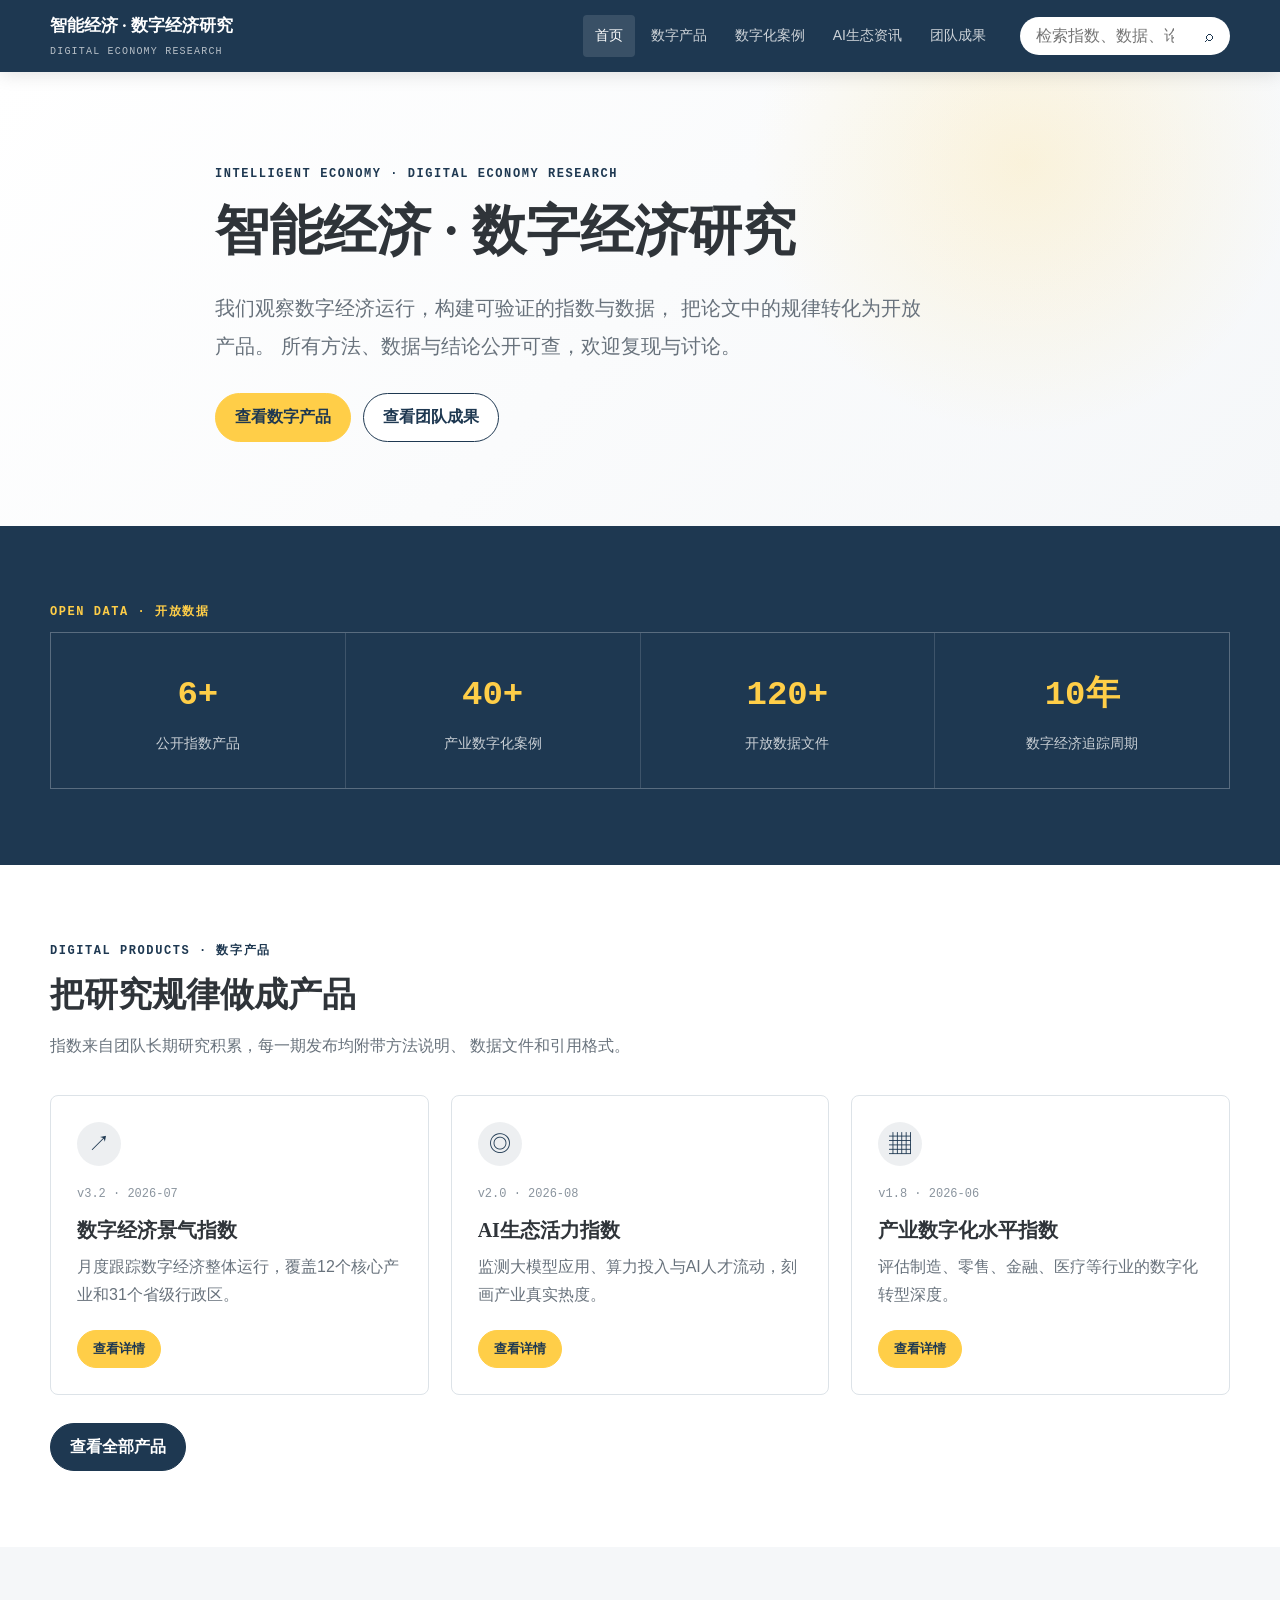
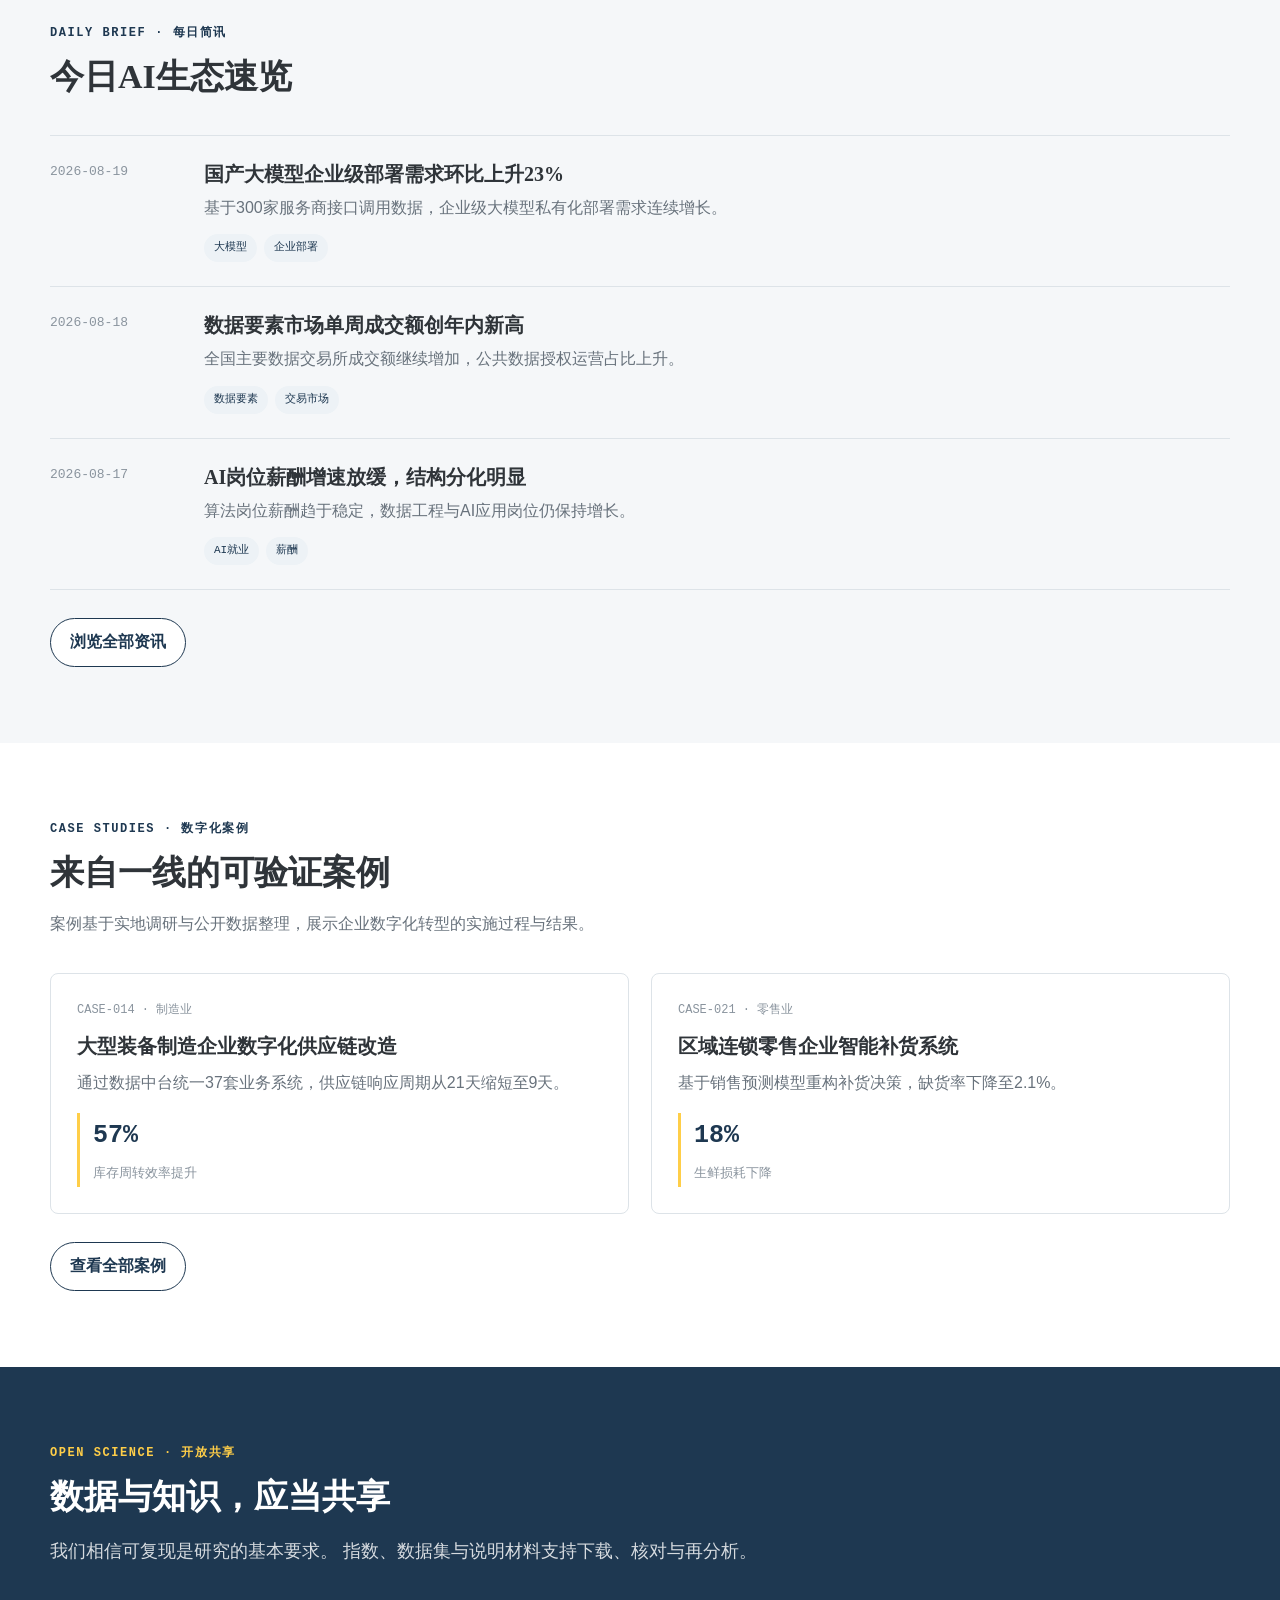
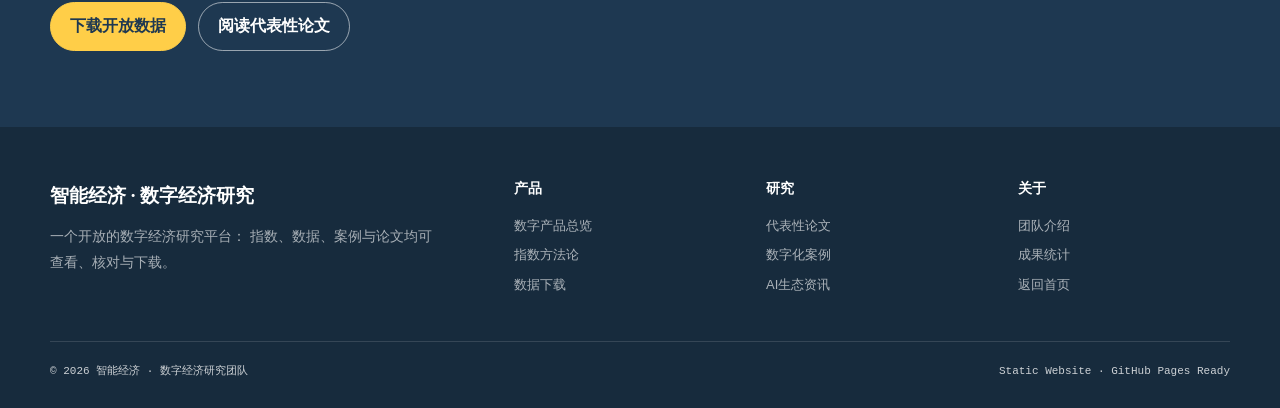
==== commit 0da4f9e0: "Update index.html" ====
--- a/index.html
+++ b/index.html
@@ -1,1463 +1,2726 @@
 <!DOCTYPE html>
 <html lang="zh-CN">
 <head>
-    <meta charset="UTF-8">
-    <meta
-        name="viewport"
-        content="width=device-width, initial-scale=1.0"
-    >
-    <title>智能经济 · 数字经济研究 | Intelligent Economy · Digital Economy Research</title>
-
-    <!-- 合并自第二份代码：SEO / favicon / fonts -->
-    <meta name="description" content="智能经济・数字经济研究：公开数字经济指数、产业数字化案例与 AI 生态观察，提供可复现的开放数据与方法说明。">
-    <meta name="keywords" content="智能经济,数字经济,数字经济指数,AI生态,产业数字化,开放数据,数字经济研究">
-    <meta name="robots" content="index,follow">
-    <meta property="og:title" content="智能经济・数字经济研究">
-    <meta property="og:description" content="公开数字经济指数、产业数字化案例与 AI 生态观察，提供可复现的开放数据与方法说明。">
-    <meta property="og:type" content="website">
-    <!-- 内嵌 data-uri favicon（来自第二份代码） -->
-    <link rel="icon" href="data:image/svg+xml,%3Csvg xmlns='http://www.w3.org/2000/svg' viewBox='0 0 32 32'%3E%3Crect width='32' height='32' fill='%231E3851'/%3E%3Ctext x='16' y='23' font-size='20' text-anchor='middle' fill='%23ffce48' font-family='serif'%3E%E6%99%BA%3C/text%3E%3C/svg%3E">
-
-    <!-- Google Fonts（IBM Plex Mono）来自第二份代码 -->
-    <link rel="preconnect" href="https://fonts.googleapis.com">
-    <link rel="preconnect" href="https://fonts.gstatic.com" crossorigin>
-    <link href="https://fonts.googleapis.com/css2?family=IBM+Plex+Mono:wght@400;500;600&display=swap" rel="stylesheet">
-
-    <!-- 可选外部样式（如果你有 assets/css/style.css 并希望使用它） -->
-    <link rel="stylesheet" href="assets/css/style.css">
-
-    <style>
-        /* ==============================
-           全局与可访问性增强样式（原始第一份代码为主）
-        ============================== */
-
-        :root {
-            --navy: #1d3d59;
-            --navy-dark: #142f47;
-            --yellow: #ffca45;
-            --white: #ffffff;
-            --background: #f7f8fa;
-            --text: #292d32;
-            --gray: #6f747a;
-            --gray-light: #e7eaee;
-            --max-width: 1220px;
-            /* 新增：首选等宽字体 */
-            --font-mono: 'IBM Plex Mono', "Courier New", monospace;
+  <meta charset="UTF-8">
+  <meta name="viewport" content="width=device-width, initial-scale=1.0">
+
+  <title>智能经济 · 数字经济研究</title>
+
+  <meta
+    name="description"
+    content="智能经济与数字经济研究平台：数字产品、数字化案例、AI生态资讯、团队成果与开放数据。"
+  >
+
+  <meta name="robots" content="index,follow">
+
+  <link
+    rel="icon"
+    href="data:image/svg+xml,%3Csvg xmlns='http://www.w3.org/2000/svg' viewBox='0 0 32 32'%3E%3Crect width='32' height='32' rx='5' fill='%231e3851'/%3E%3Ctext x='16' y='23' font-size='20' text-anchor='middle' fill='%23ffce48'%3E智%3C/text%3E%3C/svg%3E"
+  >
+
+  <style>
+    /* ======================================================
+       1. 全局变量
+       ====================================================== */
+
+    :root {
+      --brand: #1e3851;
+      --brand-light: #2b4c6d;
+      --accent: #ffce48;
+
+      --white: #ffffff;
+      --background: #f5f7f9;
+      --surface: #ffffff;
+
+      --text: #2f3439;
+      --text-light: #68727c;
+      --text-muted: #8a949e;
+
+      --line: #dde3e8;
+      --line-light: #edf0f2;
+
+      --success: #16794d;
+
+      --container: 1180px;
+      --radius: 8px;
+      --shadow: 0 12px 30px rgba(30, 56, 81, 0.08);
+
+      --font:
+        -apple-system,
+        BlinkMacSystemFont,
+        "Segoe UI",
+        "PingFang SC",
+        "Hiragino Sans GB",
+        "Microsoft YaHei",
+        Arial,
+        sans-serif;
+
+      --serif:
+        "Songti SC",
+        "STSong",
+        "SimSun",
+        serif;
+
+      --mono:
+        "SFMono-Regular",
+        Consolas,
+        "Liberation Mono",
+        monospace;
+    }
+
+    /* ======================================================
+       2. 基础样式
+       ====================================================== */
+
+    * {
+      box-sizing: border-box;
+      margin: 0;
+      padding: 0;
+    }
+
+    html {
+      scroll-behavior: smooth;
+    }
+
+    body {
+      min-height: 100vh;
+      color: var(--text);
+      background: var(--white);
+      font-family: var(--font);
+      font-size: 16px;
+      line-height: 1.8;
+      -webkit-font-smoothing: antialiased;
+    }
+
+    button,
+    input {
+      font: inherit;
+    }
+
+    button {
+      cursor: pointer;
+    }
+
+    img,
+    svg {
+      display: block;
+      max-width: 100%;
+    }
+
+    h1,
+    h2,
+    h3,
+    h4 {
+      color: var(--text);
+      font-family: var(--serif);
+      line-height: 1.4;
+    }
+
+    h1 {
+      font-size: clamp(34px, 6vw, 54px);
+    }
+
+    h2 {
+      margin-bottom: 14px;
+      font-size: clamp(25px, 4vw, 34px);
+    }
+
+    h3 {
+      font-size: 20px;
+    }
+
+    p {
+      color: var(--text-light);
+    }
+
+    a {
+      color: var(--brand);
+    }
+
+    .container {
+      width: min(calc(100% - 40px), var(--container));
+      margin: 0 auto;
+    }
+
+    .section {
+      padding: 76px 0;
+    }
+
+    .section-gray {
+      background: var(--background);
+    }
+
+    .section-dark {
+      color: var(--white);
+      background: var(--brand);
+    }
+
+    .section-dark h2,
+    .section-dark h3,
+    .section-dark p {
+      color: var(--white);
+    }
+
+    .section-dark p {
+      opacity: 0.82;
+    }
+
+    .section-heading {
+      max-width: 720px;
+      margin-bottom: 34px;
+    }
+
+    .section-heading.center {
+      margin-right: auto;
+      margin-left: auto;
+      text-align: center;
+    }
+
+    .kicker {
+      display: block;
+      margin-bottom: 8px;
+      color: var(--brand);
+      font-family: var(--mono);
+      font-size: 12px;
+      font-weight: 600;
+      letter-spacing: 0.13em;
+      text-transform: uppercase;
+    }
+
+    .section-dark .kicker {
+      color: var(--accent);
+    }
+
+    .lead {
+      max-width: 720px;
+      font-size: 18px;
+      line-height: 1.9;
+    }
+
+    .mono {
+      font-family: var(--mono);
+    }
+
+    .hide {
+      display: none !important;
+    }
+
+    /* ======================================================
+       3. 顶部导航
+       ====================================================== */
+
+    .site-header {
+      position: sticky;
+      top: 0;
+      z-index: 1000;
+      color: var(--white);
+      background: var(--brand);
+      box-shadow: 0 2px 18px rgba(0, 0, 0, 0.12);
+    }
+
+    .header-inner {
+      display: flex;
+      align-items: center;
+      min-height: 72px;
+      gap: 22px;
+    }
+
+    .brand {
+      flex: 0 0 auto;
+      padding: 0;
+      color: var(--white);
+      background: transparent;
+      border: 0;
+      text-align: left;
+    }
+
+    .brand strong {
+      display: block;
+      font-family: var(--serif);
+      font-size: 17px;
+    }
+
+    .brand small {
+      display: block;
+      margin-top: 1px;
+      color: rgba(255, 255, 255, 0.68);
+      font-family: var(--mono);
+      font-size: 10px;
+      letter-spacing: 0.12em;
+      text-transform: uppercase;
+    }
+
+    .site-nav {
+      display: flex;
+      align-items: center;
+      gap: 4px;
+      margin-left: auto;
+    }
+
+    .nav-link {
+      padding: 8px 12px;
+      color: rgba(255, 255, 255, 0.78);
+      background: transparent;
+      border: 0;
+      border-radius: 4px;
+      font-size: 14px;
+      white-space: nowrap;
+      transition: 0.2s ease;
+    }
+
+    .nav-link:hover,
+    .nav-link.active {
+      color: var(--white);
+      background: rgba(255, 255, 255, 0.12);
+    }
+
+    .header-search {
+      position: relative;
+      width: 210px;
+    }
+
+    .header-search input {
+      width: 100%;
+      height: 38px;
+      padding: 8px 40px 8px 15px;
+      color: var(--text);
+      background: var(--white);
+      border: 1px solid transparent;
+      border-radius: 999px;
+      outline: none;
+    }
+
+    .header-search input:focus {
+      border-color: var(--accent);
+      box-shadow: 0 0 0 3px rgba(255, 206, 72, 0.2);
+    }
+
+    .search-button {
+      position: absolute;
+      top: 50%;
+      right: 5px;
+      width: 32px;
+      height: 32px;
+      color: var(--brand);
+      background: transparent;
+      border: 0;
+      border-radius: 50%;
+      transform: translateY(-50%);
+    }
+
+    .nav-toggle {
+      display: none;
+      margin-left: auto;
+      padding: 8px 11px;
+      color: var(--white);
+      background: transparent;
+      border: 1px solid rgba(255, 255, 255, 0.35);
+      border-radius: 5px;
+    }
+
+    /* ======================================================
+       4. 页面切换
+       ====================================================== */
+
+    .page {
+      display: none;
+      min-height: 70vh;
+    }
+
+    .page.active {
+      display: block;
+      animation: pageIn 0.35s ease;
+    }
+
+    @keyframes pageIn {
+      from {
+        opacity: 0;
+        transform: translateY(6px);
+      }
+
+      to {
+        opacity: 1;
+        transform: none;
+      }
+    }
+
+    .page-head {
+      padding: 66px 0 52px;
+      text-align: center;
+      background: linear-gradient(180deg, #f5f7f9, #ffffff);
+      border-bottom: 1px solid var(--line-light);
+    }
+
+    .page-head p {
+      max-width: 720px;
+      margin: 14px auto 0;
+      font-size: 18px;
+    }
+
+    .breadcrumb {
+      display: flex;
+      align-items: center;
+      gap: 8px;
+      padding-top: 24px;
+      color: var(--text-muted);
+      font-size: 13px;
+    }
+
+    .breadcrumb button {
+      padding: 0;
+      color: var(--brand);
+      background: transparent;
+      border: 0;
+    }
+
+    /* ======================================================
+       5. 按钮
+       ====================================================== */
+
+    .button-row {
+      display: flex;
+      flex-wrap: wrap;
+      align-items: center;
+      gap: 12px;
+      margin-top: 28px;
+    }
+
+    .button-row.center {
+      justify-content: center;
+    }
+
+    .btn {
+      display: inline-flex;
+      align-items: center;
+      justify-content: center;
+      min-height: 42px;
+      padding: 9px 19px;
+      color: var(--brand);
+      background: var(--white);
+      border: 1px solid var(--brand);
+      border-radius: 999px;
+      font-weight: 600;
+      text-decoration: none;
+      transition:
+        transform 0.2s ease,
+        background 0.2s ease,
+        color 0.2s ease;
+    }
+
+    .btn:hover {
+      transform: translateY(-1px);
+    }
+
+    .btn-primary {
+      color: var(--brand);
+      background: var(--accent);
+      border-color: var(--accent);
+    }
+
+    .btn-primary:hover {
+      background: #ffd65e;
+    }
+
+    .btn-dark {
+      color: var(--white);
+      background: var(--brand);
+      border-color: var(--brand);
+    }
+
+    .btn-light {
+      color: var(--white);
+      background: transparent;
+      border-color: rgba(255, 255, 255, 0.55);
+    }
+
+    .btn-small {
+      min-height: 36px;
+      padding: 6px 15px;
+      font-size: 13px;
+    }
+
+    /* ======================================================
+       6. 首页
+       ====================================================== */
+
+    .hero {
+      padding: 92px 0 84px;
+      background:
+        radial-gradient(circle at 80% 20%, rgba(255, 206, 72, 0.18), transparent 25%),
+        linear-gradient(135deg, #ffffff, #f5f7f9);
+    }
+
+    .hero-content {
+      max-width: 850px;
+    }
+
+    .hero h1 {
+      margin-bottom: 20px;
+    }
+
+    .hero .lead {
+      font-size: 20px;
+    }
+
+    .stat-grid {
+      display: grid;
+      grid-template-columns: repeat(4, 1fr);
+      gap: 1px;
+      overflow: hidden;
+      background: rgba(255, 255, 255, 0.14);
+      border: 1px solid rgba(255, 255, 255, 0.14);
+    }
+
+    .stat {
+      padding: 32px 25px;
+      background: var(--brand);
+      text-align: center;
+    }
+
+    .stat-number {
+      color: var(--accent);
+      font-family: var(--mono);
+      font-size: 34px;
+      font-weight: 700;
+    }
+
+    .stat-label {
+      margin-top: 5px;
+      color: rgba(255, 255, 255, 0.76);
+      font-size: 14px;
+    }
+
+    /* ======================================================
+       7. 网格与卡片
+       ====================================================== */
+
+    .grid {
+      display: grid;
+      gap: 22px;
+    }
+
+    .grid-2 {
+      grid-template-columns: repeat(2, minmax(0, 1fr));
+    }
+
+    .grid-3 {
+      grid-template-columns: repeat(3, minmax(0, 1fr));
+    }
+
+    .grid-4 {
+      grid-template-columns: repeat(4, minmax(0, 1fr));
+    }
+
+    .card {
+      padding: 26px;
+      background: var(--surface);
+      border: 1px solid var(--line);
+      border-radius: var(--radius);
+      transition:
+        transform 0.22s ease,
+        box-shadow 0.22s ease,
+        border-color 0.22s ease;
+    }
+
+    .card:hover {
+      border-color: #c4d0d9;
+      box-shadow: var(--shadow);
+      transform: translateY(-3px);
+    }
+
+    .card-icon {
+      display: grid;
+      place-items: center;
+      width: 44px;
+      height: 44px;
+      margin-bottom: 18px;
+      color: var(--brand);
+      background: rgba(30, 56, 81, 0.08);
+      border-radius: 50%;
+      font-size: 22px;
+    }
+
+    .card h3 {
+      margin-bottom: 9px;
+    }
+
+    .card-meta {
+      margin-bottom: 10px;
+      color: var(--text-muted);
+      font-family: var(--mono);
+      font-size: 12px;
+    }
+
+    .card-actions {
+      display: flex;
+      flex-wrap: wrap;
+      gap: 9px;
+      margin-top: 20px;
+    }
+
+    .metric {
+      margin-top: 16px;
+      padding-left: 13px;
+      border-left: 3px solid var(--accent);
+    }
+
+    .metric strong {
+      display: block;
+      color: var(--brand);
+      font-family: var(--mono);
+      font-size: 25px;
+    }
+
+    .metric span {
+      color: var(--text-muted);
+      font-size: 13px;
+    }
+
+    /* ======================================================
+       8. 列表与资讯
+       ====================================================== */
+
+    .brief-list,
+    .paper-list {
+      border-top: 1px solid var(--line);
+    }
+
+    .brief-item {
+      display: grid;
+      grid-template-columns: 130px 1fr;
+      gap: 24px;
+      padding: 24px 0;
+      border-bottom: 1px solid var(--line);
+    }
+
+    .brief-date {
+      color: var(--text-muted);
+      font-family: var(--mono);
+      font-size: 13px;
+    }
+
+    .brief-item h3 {
+      margin-bottom: 6px;
+    }
+
+    .tag-row {
+      display: flex;
+      flex-wrap: wrap;
+      gap: 7px;
+      margin-top: 12px;
+    }
+
+    .tag {
+      display: inline-flex;
+      padding: 4px 10px;
+      color: var(--brand);
+      background: #edf2f6;
+      border-radius: 999px;
+      font-family: var(--mono);
+      font-size: 11px;
+    }
+
+    /* ======================================================
+       9. 筛选按钮
+       ====================================================== */
+
+    .filters {
+      display: flex;
+      flex-wrap: wrap;
+      gap: 9px;
+      margin-bottom: 30px;
+    }
+
+    .filter-button {
+      padding: 7px 15px;
+      color: var(--text-light);
+      background: var(--white);
+      border: 1px solid var(--line);
+      border-radius: 999px;
+    }
+
+    .filter-button:hover,
+    .filter-button.active {
+      color: var(--white);
+      background: var(--brand);
+      border-color: var(--brand);
+    }
+
+    .search-summary {
+      display: none;
+      margin-bottom: 22px;
+      padding: 12px 16px;
+      color: var(--brand);
+      background: #edf2f6;
+      border-left: 3px solid var(--brand);
+    }
+
+    /* ======================================================
+       10. 产品详情
+       ====================================================== */
+
+    .document-layout {
+      display: grid;
+      grid-template-columns: 230px minmax(0, 1fr);
+      gap: 48px;
+      align-items: start;
+    }
+
+    .toc {
+      position: sticky;
+      top: 100px;
+      padding: 22px;
+      background: var(--background);
+      border: 1px solid var(--line);
+      border-radius: var(--radius);
+    }
+
+    .toc h3 {
+      margin-bottom: 12px;
+      font-family: var(--mono);
+      font-size: 13px;
+    }
+
+    .toc button {
+      display: block;
+      width: 100%;
+      padding: 8px 0;
+      color: var(--text-light);
+      background: transparent;
+      border: 0;
+      border-bottom: 1px solid var(--line);
+      text-align: left;
+    }
+
+    .toc button:last-child {
+      border-bottom: 0;
+    }
+
+    .toc button:hover {
+      color: var(--brand);
+    }
+
+    .doc-section {
+      padding-bottom: 38px;
+      scroll-margin-top: 100px;
+    }
+
+    .doc-section + .doc-section {
+      padding-top: 38px;
+      border-top: 1px solid var(--line);
+    }
+
+    .doc-section h2 {
+      margin-bottom: 14px;
+      font-size: 27px;
+    }
+
+    .table-wrap {
+      margin-top: 22px;
+      overflow-x: auto;
+      border: 1px solid var(--line);
+      border-radius: var(--radius);
+    }
+
+    table {
+      width: 100%;
+      border-collapse: collapse;
+      background: var(--white);
+    }
+
+    th,
+    td {
+      padding: 13px 15px;
+      border-bottom: 1px solid var(--line-light);
+      text-align: left;
+      vertical-align: top;
+      white-space: nowrap;
+    }
+
+    th {
+      color: var(--white);
+      background: var(--brand);
+      font-family: var(--mono);
+      font-size: 12px;
+    }
+
+    tbody tr:last-child td {
+      border-bottom: 0;
+    }
+
+    tbody tr:hover {
+      background: #f7f9fa;
+    }
+
+    .download-list {
+      margin-top: 22px;
+      border-top: 1px solid var(--line);
+    }
+
+    .download-item {
+      display: flex;
+      align-items: center;
+      justify-content: space-between;
+      gap: 18px;
+      padding: 17px 0;
+      border-bottom: 1px solid var(--line);
+    }
+
+    .download-name {
+      color: var(--text);
+      font-family: var(--mono);
+      font-size: 14px;
+    }
+
+    .download-note {
+      display: block;
+      color: var(--text-muted);
+      font-size: 12px;
+    }
+
+    .code-block {
+      margin-top: 17px;
+      padding: 18px;
+      overflow-x: auto;
+      color: #dce6ee;
+      background: #172b3d;
+      border-radius: var(--radius);
+      font-family: var(--mono);
+      font-size: 13px;
+      line-height: 1.8;
+      white-space: pre-wrap;
+    }
+
+    .version-item {
+      display: grid;
+      grid-template-columns: 70px 100px 1fr;
+      gap: 18px;
+      padding: 14px 0;
+      border-bottom: 1px solid var(--line);
+    }
+
+    .version-number {
+      color: var(--brand);
+      font-family: var(--mono);
+      font-weight: 700;
+    }
+
+    /* ======================================================
+       11. 团队
+       ====================================================== */
+
+    .people-grid {
+      display: grid;
+      grid-template-columns: repeat(5, minmax(0, 1fr));
+      gap: 18px;
+    }
+
+    .person {
+      padding: 22px 18px;
+      text-align: center;
+      background: var(--white);
+      border: 1px solid var(--line);
+      border-radius: var(--radius);
+    }
+
+    .avatar {
+      display: grid;
+      place-items: center;
+      width: 58px;
+      height: 58px;
+      margin: 0 auto 13px;
+      color: var(--white);
+      background: var(--brand);
+      border-radius: 50%;
+      font-family: var(--serif);
+      font-size: 23px;
+    }
+
+    .person h3 {
+      margin-bottom: 3px;
+      font-size: 18px;
+    }
+
+    .person-role {
+      color: var(--brand);
+      font-size: 12px;
+    }
+
+    .person p {
+      margin-top: 10px;
+      font-size: 13px;
+      line-height: 1.7;
+    }
+
+    .group-title {
+      margin: 42px 0 18px;
+      text-align: center;
+    }
+
+    .paper {
+      display: grid;
+      grid-template-columns: 55px 1fr;
+      gap: 20px;
+      padding: 25px 0;
+      border-bottom: 1px solid var(--line);
+    }
+
+    .paper-number {
+      color: var(--text-muted);
+      font-family: var(--mono);
+      font-size: 18px;
+    }
+
+    .paper-title {
+      margin-bottom: 6px;
+      font-size: 20px;
+    }
+
+    .paper-meta {
+      margin-bottom: 8px;
+      color: var(--brand);
+      font-family: var(--mono);
+      font-size: 12px;
+    }
+
+    .chart-box {
+      margin-top: 34px;
+      padding: 24px;
+      background: var(--white);
+      border: 1px solid var(--line);
+      border-radius: var(--radius);
+    }
+
+    /* ======================================================
+       12. 页脚
+       ====================================================== */
+
+    .site-footer {
+      padding: 52px 0 26px;
+      color: rgba(255, 255, 255, 0.78);
+      background: #172b3d;
+    }
+
+    .footer-grid {
+      display: grid;
+      grid-template-columns: 2fr 1fr 1fr 1fr;
+      gap: 40px;
+    }
+
+    .footer-brand {
+      color: var(--white);
+      font-family: var(--serif);
+      font-size: 19px;
+      font-weight: 700;
+    }
+
+    .footer-description {
+      max-width: 390px;
+      margin-top: 11px;
+      color: rgba(255, 255, 255, 0.62);
+      font-size: 14px;
+    }
+
+    .footer-column h3 {
+      margin-bottom: 12px;
+      color: var(--white);
+      font-family: var(--font);
+      font-size: 14px;
+    }
+
+    .footer-column button {
+      display: block;
+      padding: 3px 0;
+      color: rgba(255, 255, 255, 0.64);
+      background: transparent;
+      border: 0;
+      font-size: 13px;
+    }
+
+    .footer-column button:hover {
+      color: var(--accent);
+    }
+
+    .footer-bottom {
+      display: flex;
+      justify-content: space-between;
+      gap: 20px;
+      margin-top: 42px;
+      padding-top: 20px;
+      border-top: 1px solid rgba(255, 255, 255, 0.13);
+      font-family: var(--mono);
+      font-size: 11px;
+    }
+
+    /* ======================================================
+       13. 响应式
+       ====================================================== */
+
+    @media (max-width: 1050px) {
+      .header-search {
+        display: none;
+      }
+
+      .people-grid {
+        grid-template-columns: repeat(3, 1fr);
+      }
+    }
+
+    @media (max-width: 820px) {
+      .nav-toggle {
+        display: block;
+      }
+
+      .site-nav {
+        position: fixed;
+        top: 72px;
+        right: 0;
+        left: 0;
+        display: none;
+        flex-direction: column;
+        align-items: stretch;
+        padding: 12px 20px 20px;
+        background: var(--brand);
+        border-top: 1px solid rgba(255, 255, 255, 0.14);
+      }
+
+      .site-nav.open {
+        display: flex;
+      }
+
+      .nav-link {
+        width: 100%;
+        padding: 12px;
+        text-align: left;
+      }
+
+      .grid-3,
+      .grid-4 {
+        grid-template-columns: repeat(2, minmax(0, 1fr));
+      }
+
+      .stat-grid {
+        grid-template-columns: repeat(2, 1fr);
+      }
+
+      .document-layout {
+        grid-template-columns: 1fr;
+      }
+
+      .toc {
+        position: static;
+      }
+
+      .people-grid {
+        grid-template-columns: repeat(2, 1fr);
+      }
+
+      .footer-grid {
+        grid-template-columns: 1fr 1fr;
+      }
+    }
+
+    @media (max-width: 580px) {
+      .container {
+        width: min(calc(100% - 28px), var(--container));
+      }
+
+      .section {
+        padding: 54px 0;
+      }
+
+      .hero {
+        padding: 65px 0 60px;
+      }
+
+      .hero .lead,
+      .page-head p {
+        font-size: 16px;
+      }
+
+      .grid-2,
+      .grid-3,
+      .grid-4,
+      .people-grid {
+        grid-template-columns: 1fr;
+      }
+
+      .brief-item {
+        grid-template-columns: 1fr;
+        gap: 5px;
+      }
+
+      .footer-grid {
+        grid-template-columns: 1fr;
+      }
+
+      .footer-bottom {
+        flex-direction: column;
+      }
+
+      .download-item {
+        align-items: flex-start;
+        flex-direction: column;
+      }
+
+      .version-item {
+        grid-template-columns: 60px 85px 1fr;
+        gap: 8px;
+        font-size: 13px;
+      }
+
+      .paper {
+        grid-template-columns: 36px 1fr;
+        gap: 12px;
+      }
+    }
+
+    /* ======================================================
+       14. 打印为 PDF
+       ====================================================== */
+
+    @media print {
+      .site-header,
+      .site-footer,
+      .no-print,
+      .btn,
+      .filters {
+        display: none !important;
+      }
+
+      body {
+        color: #000;
+        background: #fff;
+      }
+
+      .page {
+        display: none !important;
+      }
+
+      .page.active {
+        display: block !important;
+      }
+
+      .section,
+      .page-head {
+        padding: 20px 0;
+      }
+
+      .card,
+      .person,
+      .chart-box,
+      .table-wrap {
+        break-inside: avoid;
+        box-shadow: none;
+      }
+    }
+  </style>
+</head>
+
+<body>
+  <!-- ====================================================
+       顶部导航
+       ==================================================== -->
+
+  <header class="site-header">
+    <div class="container header-inner">
+      <button class="brand" type="button" data-go="home">
+        <strong>智能经济 · 数字经济研究</strong>
+        <small>Digital Economy Research</small>
+      </button>
+
+      <button
+        class="nav-toggle"
+        id="navToggle"
+        type="button"
+        aria-label="打开导航菜单"
+        aria-expanded="false"
+      >
+        ☰
+      </button>
+
+      <nav class="site-nav" id="siteNav">
+        <button class="nav-link active" type="button" data-go="home">首页</button>
+        <button class="nav-link" type="button" data-go="products">数字产品</button>
+        <button class="nav-link" type="button" data-go="cases">数字化案例</button>
+        <button class="nav-link" type="button" data-go="insights">AI生态资讯</button>
+        <button class="nav-link" type="button" data-go="team">团队成果</button>
+      </nav>
+
+      <form class="header-search" id="searchForm">
+        <input
+          id="searchInput"
+          type="search"
+          placeholder="检索指数、数据、论文…"
+          aria-label="站内检索"
+        >
+        <button class="search-button" type="submit" aria-label="搜索">⌕</button>
+      </form>
+    </div>
+  </header>
+
+  <main>
+    <!-- ==================================================
+         首页
+         ================================================== -->
+
+    <section class="page active" id="page-home">
+      <section class="hero">
+        <div class="container hero-content">
+          <span class="kicker">Intelligent Economy · Digital Economy Research</span>
+
+          <h1>智能经济 · 数字经济研究</h1>
+
+          <p class="lead">
+            我们观察数字经济运行，构建可验证的指数与数据，
+            把论文中的规律转化为开放产品。
+            所有方法、数据与结论公开可查，欢迎复现与讨论。
+          </p>
+
+          <div class="button-row">
+            <button class="btn btn-primary" type="button" data-go="products">
+              查看数字产品
+            </button>
+
+            <button class="btn" type="button" data-go="team">
+              查看团队成果
+            </button>
+          </div>
+        </div>
+      </section>
+
+      <section class="section section-dark">
+        <div class="container">
+          <span class="kicker">Open Data · 开放数据</span>
+
+          <div class="stat-grid">
+            <div class="stat">
+              <div class="stat-number">6+</div>
+              <div class="stat-label">公开指数产品</div>
+            </div>
+
+            <div class="stat">
+              <div class="stat-number">40+</div>
+              <div class="stat-label">产业数字化案例</div>
+            </div>
+
+            <div class="stat">
+              <div class="stat-number">120+</div>
+              <div class="stat-label">开放数据文件</div>
+            </div>
+
+            <div class="stat">
+              <div class="stat-number">10年</div>
+              <div class="stat-label">数字经济追踪周期</div>
+            </div>
+          </div>
+        </div>
+      </section>
+
+      <section class="section">
+        <div class="container">
+          <div class="section-heading">
+            <span class="kicker">Digital Products · 数字产品</span>
+            <h2>把研究规律做成产品</h2>
+            <p>
+              指数来自团队长期研究积累，每一期发布均附带方法说明、
+              数据文件和引用格式。
+            </p>
+          </div>
+
+          <div class="grid grid-3">
+            <article class="card">
+              <div class="card-icon">↗</div>
+              <div class="card-meta">v3.2 · 2026-07</div>
+              <h3>数字经济景气指数</h3>
+              <p>
+                月度跟踪数字经济整体运行，覆盖12个核心产业和31个省级行政区。
+              </p>
+
+              <div class="card-actions">
+                <button class="btn btn-small btn-primary" type="button" data-go="product-detail">
+                  查看详情
+                </button>
+              </div>
+            </article>
+
+            <article class="card">
+              <div class="card-icon">◎</div>
+              <div class="card-meta">v2.0 · 2026-08</div>
+              <h3>AI生态活力指数</h3>
+              <p>
+                监测大模型应用、算力投入与AI人才流动，刻画产业真实热度。
+              </p>
+
+              <div class="card-actions">
+                <button class="btn btn-small btn-primary" type="button" data-go="product-detail">
+                  查看详情
+                </button>
+              </div>
+            </article>
+
+            <article class="card">
+              <div class="card-icon">▦</div>
+              <div class="card-meta">v1.8 · 2026-06</div>
+              <h3>产业数字化水平指数</h3>
+              <p>
+                评估制造、零售、金融、医疗等行业的数字化转型深度。
+              </p>
+
+              <div class="card-actions">
+                <button class="btn btn-small btn-primary" type="button" data-go="product-detail">
+                  查看详情
+                </button>
+              </div>
+            </article>
+          </div>
+
+          <div class="button-row">
+            <button class="btn btn-dark" type="button" data-go="products">
+              查看全部产品
+            </button>
+          </div>
+        </div>
+      </section>
+
+      <section class="section section-gray">
+        <div class="container">
+          <div class="section-heading">
+            <span class="kicker">Daily Brief · 每日简讯</span>
+            <h2>今日AI生态速览</h2>
+          </div>
+
+          <div class="brief-list">
+            <article class="brief-item">
+              <div class="brief-date">2026-08-19</div>
+              <div>
+                <h3>国产大模型企业级部署需求环比上升23%</h3>
+                <p>
+                  基于300家服务商接口调用数据，企业级大模型私有化部署需求连续增长。
+                </p>
+                <div class="tag-row">
+                  <span class="tag">大模型</span>
+                  <span class="tag">企业部署</span>
+                </div>
+              </div>
+            </article>
+
+            <article class="brief-item">
+              <div class="brief-date">2026-08-18</div>
+              <div>
+                <h3>数据要素市场单周成交额创年内新高</h3>
+                <p>
+                  全国主要数据交易所成交额继续增加，公共数据授权运营占比上升。
+                </p>
+                <div class="tag-row">
+                  <span class="tag">数据要素</span>
+                  <span class="tag">交易市场</span>
+                </div>
+              </div>
+            </article>
+
+            <article class="brief-item">
+              <div class="brief-date">2026-08-17</div>
+              <div>
+                <h3>AI岗位薪酬增速放缓，结构分化明显</h3>
+                <p>
+                  算法岗位薪酬趋于稳定，数据工程与AI应用岗位仍保持增长。
+                </p>
+                <div class="tag-row">
+                  <span class="tag">AI就业</span>
+                  <span class="tag">薪酬</span>
+                </div>
+              </div>
+            </article>
+          </div>
+
+          <div class="button-row">
+            <button class="btn" type="button" data-go="insights">
+              浏览全部资讯
+            </button>
+          </div>
+        </div>
+      </section>
+
+      <section class="section">
+        <div class="container">
+          <div class="section-heading">
+            <span class="kicker">Case Studies · 数字化案例</span>
+            <h2>来自一线的可验证案例</h2>
+            <p>
+              案例基于实地调研与公开数据整理，展示企业数字化转型的实施过程与结果。
+            </p>
+          </div>
+
+          <div class="grid grid-2">
+            <article class="card">
+              <div class="card-meta">CASE-014 · 制造业</div>
+              <h3>大型装备制造企业数字化供应链改造</h3>
+              <p>
+                通过数据中台统一37套业务系统，供应链响应周期从21天缩短至9天。
+              </p>
+
+              <div class="metric">
+                <strong>57%</strong>
+                <span>库存周转效率提升</span>
+              </div>
+            </article>
+
+            <article class="card">
+              <div class="card-meta">CASE-021 · 零售业</div>
+              <h3>区域连锁零售企业智能补货系统</h3>
+              <p>
+                基于销售预测模型重构补货决策，缺货率下降至2.1%。
+              </p>
+
+              <div class="metric">
+                <strong>18%</strong>
+                <span>生鲜损耗下降</span>
+              </div>
+            </article>
+          </div>
+
+          <div class="button-row">
+            <button class="btn" type="button" data-go="cases">
+              查看全部案例
+            </button>
+          </div>
+        </div>
+      </section>
+
+      <section class="section section-dark">
+        <div class="container">
+          <div class="section-heading">
+            <span class="kicker">Open Science · 开放共享</span>
+            <h2>数据与知识，应当共享</h2>
+            <p class="lead">
+              我们相信可复现是研究的基本要求。
+              指数、数据集与说明材料支持下载、核对与再分析。
+            </p>
+          </div>
+
+          <div class="button-row">
+            <button class="btn btn-primary" type="button" data-go="product-detail">
+              下载开放数据
+            </button>
+
+            <button class="btn btn-light" type="button" data-go="team">
+              阅读代表性论文
+            </button>
+          </div>
+        </div>
+      </section>
+    </section>
+
+    <!-- ==================================================
+         数字产品页
+         ================================================== -->
+
+    <section class="page" id="page-products">
+      <section class="page-head">
+        <div class="container">
+          <span class="kicker">Digital Products</span>
+          <h1>数字产品</h1>
+          <p>
+            将数字经济研究成果转化为可查看、可下载、可引用的数据产品。
+          </p>
+        </div>
+      </section>
+
+      <section class="section">
+        <div class="container">
+          <div class="grid grid-2">
+            <article class="card">
+              <div class="card-meta">PRODUCT 01 · MONTHLY</div>
+              <h2>数字经济景气指数</h2>
+              <p>
+                从数字产业化和产业数字化两个方向观察数字经济运行情况。
+                数据从2016年开始，按月更新。
+              </p>
+
+              <div class="metric">
+                <strong>31</strong>
+                <span>省级行政区</span>
+              </div>
+
+              <div class="card-actions">
+                <button class="btn btn-small btn-primary" type="button" data-go="product-detail">
+                  产品详情
+                </button>
+
+                <button class="btn btn-small" type="button" data-download-csv>
+                  下载数据
+                </button>
+              </div>
+            </article>
+
+            <article class="card">
+              <div class="card-meta">PRODUCT 02 · QUARTERLY</div>
+              <h2>AI生态活力指数</h2>
+              <p>
+                综合模型活跃度、算力投入、人才招聘和企业应用数据，
+                观察AI产业生态变化。
+              </p>
+
+              <div class="metric">
+                <strong>300+</strong>
+                <span>企业样本</span>
+              </div>
+
+              <div class="card-actions">
+                <button class="btn btn-small btn-primary" type="button" data-go="product-detail">
+                  产品详情
+                </button>
+
+                <button class="btn btn-small" type="button" data-download-csv>
+                  下载数据
+                </button>
+              </div>
+            </article>
+
+            <article class="card">
+              <div class="card-meta">PRODUCT 03 · QUARTERLY</div>
+              <h2>产业数字化水平指数</h2>
+              <p>
+                面向制造、零售、金融、医疗等行业评估数字化转型深度。
+              </p>
+
+              <div class="metric">
+                <strong>16</strong>
+                <span>覆盖行业</span>
+              </div>
+
+              <div class="card-actions">
+                <button class="btn btn-small btn-primary" type="button" data-go="product-detail">
+                  产品详情
+                </button>
+              </div>
+            </article>
+
+            <article class="card">
+              <div class="card-meta">PRODUCT 04 · MONTHLY</div>
+              <h2>数据要素市场指数</h2>
+              <p>
+                跟踪数据交易机构、市场成交、公共数据授权运营与制度建设。
+              </p>
+
+              <div class="metric">
+                <strong>25+</strong>
+                <span>数据交易机构</span>
+              </div>
+
+              <div class="card-actions">
+                <button class="btn btn-small btn-primary" type="button" data-go="product-detail">
+                  产品详情
+                </button>
+              </div>
+            </article>
+          </div>
+        </div>
+      </section>
+    </section>
+
+    <!-- ==================================================
+         产品详情页
+         ================================================== -->
+
+    <section class="page" id="page-product-detail">
+      <div class="container breadcrumb">
+        <button type="button" data-go="home">首页</button>
+        <span>/</span>
+        <button type="button" data-go="products">数字产品</button>
+        <span>/</span>
+        <span>数字经济景气指数</span>
+      </div>
+
+      <section class="page-head">
+        <div class="container">
+          <span class="kicker">Product Documentation</span>
+          <h1>数字经济景气指数</h1>
+          <p>
+            指数方法、指标体系、开放数据、引用格式与版本历史。
+          </p>
+
+          <div class="button-row center">
+            <button class="btn btn-primary" type="button" data-download-csv>
+              下载CSV数据
+            </button>
+
+            <button class="btn" type="button" data-print>
+              打印或另存为PDF
+            </button>
+          </div>
+        </div>
+      </section>
+
+      <section class="section">
+        <div class="container document-layout">
+          <aside class="toc no-print">
+            <h3>CONTENTS · 目录</h3>
+            <button type="button" data-scroll="method">01 方法论</button>
+            <button type="button" data-scroll="indicators">02 指标体系</button>
+            <button type="button" data-scroll="downloads">03 数据下载</button>
+            <button type="button" data-scroll="citation">04 引用格式</button>
+            <button type="button" data-scroll="versions">05 版本历史</button>
+          </aside>
+
+          <div>
+            <section class="doc-section" id="method">
+              <span class="kicker">01 · Methodology</span>
+              <h2>一、方法论</h2>
+
+              <p>
+                数字经济景气指数用于反映数字经济的运行速度、结构变化和地区差异。
+                指数采用“总指数—分项指数—基础指标”三层结构。
+              </p>
+
+              <p style="margin-top: 12px;">
+                基础数据经过缺失值处理、标准化、季节调整和权重计算，
+                最终形成月度指数。指数基期设置为2020年，基期值为100。
+              </p>
+            </section>
+
+            <section class="doc-section" id="indicators">
+              <span class="kicker">02 · Indicators</span>
+              <h2>二、指标体系</h2>
+
+              <p>
+                指标覆盖数字产业化、产业数字化和数字基础设施等方向。
+              </p>
+
+              <div class="table-wrap">
+                <table>
+                  <thead>
+                    <tr>
+                      <th>分项</th>
+                      <th>指标</th>
+                      <th>来源</th>
+                      <th>频率</th>
+                    </tr>
+                  </thead>
+
+                  <tbody>
+                    <tr>
+                      <td>数字产业化</td>
+                      <td>软件业务收入</td>
+                      <td>公开统计数据</td>
+                      <td>月度</td>
+                    </tr>
+
+                    <tr>
+                      <td>数字产业化</td>
+                      <td>电子信息制造业增加值</td>
+                      <td>公开统计数据</td>
+                      <td>月度</td>
+                    </tr>
+
+                    <tr>
+                      <td>数字基础设施</td>
+                      <td>电信业务总量</td>
+                      <td>公开统计数据</td>
+                      <td>月度</td>
+                    </tr>
+
+                    <tr>
+                      <td>产业数字化</td>
+                      <td>实物商品网上零售额</td>
+                      <td>公开统计数据</td>
+                      <td>月度</td>
+                    </tr>
+
+                    <tr>
+                      <td>产业数字化</td>
+                      <td>快递业务量</td>
+                      <td>公开统计数据</td>
+                      <td>月度</td>
+                    </tr>
+
+                    <tr>
+                      <td>产业数字化</td>
+                      <td>企业数字化采购指数</td>
+                      <td>脱敏样本数据</td>
+                      <td>月度</td>
+                    </tr>
+                  </tbody>
+                </table>
+              </div>
+            </section>
+
+            <section class="doc-section" id="downloads">
+              <span class="kicker">03 · Downloads</span>
+              <h2>三、数据下载</h2>
+
+              <p>
+                点击按钮后，浏览器会自动生成并下载CSV文件。
+                不需要服务器，也不需要单独上传数据文件。
+              </p>
+
+              <div class="download-list">
+                <div class="download-item">
+                  <div>
+                    <span class="download-name">
+                      research-output-2021-2025.csv
+                    </span>
+                    <span class="download-note">
+                      团队近五年成果统计数据
+                    </span>
+                  </div>
+
+                  <button class="btn btn-small btn-primary" type="button" data-download-csv>
+                    下载
+                  </button>
+                </div>
+
+                <div class="download-item">
+                  <div>
+                    <span class="download-name">
+                      research-output-report.pdf
+                    </span>
+                    <span class="download-note">
+                      使用浏览器打印功能另存为PDF
+                    </span>
+                  </div>
+
+                  <button class="btn btn-small" type="button" data-print>
+                    打印为PDF
+                  </button>
+                </div>
+              </div>
+            </section>
+
+            <section class="doc-section" id="citation">
+              <span class="kicker">04 · Citation</span>
+              <h2>四、引用格式</h2>
+
+              <p>
+                使用本网站数据时，可以按照以下格式引用。
+                页面网址会根据GitHub Pages部署地址自动生成。
+              </p>
+
+              <div class="code-block">智能经济 · 数字经济研究团队（2026）.
+数字经济景气指数（DESI），v3.2 [数据文件].
+检索地址：<span data-current-url>当前页面网址</span></div>
+
+              <div class="code-block">@dataset{desi2026v32,
+  title = {数字经济景气指数（DESI）},
+  version = {3.2},
+  publisher = {智能经济·数字经济研究团队},
+  year = {2026},
+  url = {<span data-current-url>当前页面网址</span>}
+}</div>
+            </section>
+
+            <section class="doc-section" id="versions">
+              <span class="kicker">05 · Versions</span>
+              <h2>五、版本历史</h2>
+
+              <div class="version-item">
+                <span class="version-number">v3.2</span>
+                <span class="mono">2026-07</span>
+                <span>新增企业数字化采购分项，调整地区权重。</span>
+              </div>
+
+              <div class="version-item">
+                <span class="version-number">v3.1</span>
+                <span class="mono">2026-01</span>
+                <span>更新季节调整方法和数据来源说明。</span>
+              </div>
+
+              <div class="version-item">
+                <span class="version-number">v3.0</span>
+                <span class="mono">2025-07</span>
+                <span>增加省级指数，并统一基期。</span>
+              </div>
+            </section>
+          </div>
+        </div>
+      </section>
+    </section>
+
+    <!-- ==================================================
+         数字化案例页
+         ================================================== -->
+
+    <section class="page" id="page-cases">
+      <section class="page-head">
+        <div class="container">
+          <span class="kicker">Case Studies</span>
+          <h1>数字化案例</h1>
+          <p>
+            展示制造、零售、金融和公共服务领域的数字化转型案例。
+          </p>
+        </div>
+      </section>
+
+      <section class="section">
+        <div class="container">
+          <div class="filters" data-filter-controls="cases">
+            <button class="filter-button active" type="button" data-filter="all">
+              全部
+            </button>
+
+            <button class="filter-button" type="button" data-filter="manufacturing">
+              制造业
+            </button>
+
+            <button class="filter-button" type="button" data-filter="retail">
+              零售业
+            </button>
+
+            <button class="filter-button" type="button" data-filter="finance">
+              金融业
+            </button>
+
+            <button class="filter-button" type="button" data-filter="public">
+              公共服务
+            </button>
+          </div>
+
+          <div class="grid grid-2" id="caseList">
+            <article class="card filter-item" data-category="manufacturing">
+              <div class="card-meta">CASE-014 · 制造业</div>
+              <h2>大型装备制造企业数字化供应链改造</h2>
+              <p>
+                企业使用数据中台统一37套业务系统，
+                供应链响应周期从21天缩短至9天。
+              </p>
+
+              <div class="metric">
+                <strong>57%</strong>
+                <span>库存周转效率提升</span>
+              </div>
+
+              <div class="tag-row">
+                <span class="tag">数据中台</span>
+                <span class="tag">智能供应链</span>
+              </div>
+            </article>
+
+            <article class="card filter-item" data-category="retail">
+              <div class="card-meta">CASE-021 · 零售业</div>
+              <h2>区域连锁零售企业智能补货系统</h2>
+              <p>
+                企业使用销售预测模型重新设计补货决策，
+                缺货率下降至2.1%，生鲜损耗明显减少。
+              </p>
+
+              <div class="metric">
+                <strong>18%</strong>
+                <span>生鲜损耗下降</span>
+              </div>
+
+              <div class="tag-row">
+                <span class="tag">需求预测</span>
+                <span class="tag">智能补货</span>
+              </div>
+            </article>
+
+            <article class="card filter-item" data-category="finance">
+              <div class="card-meta">CASE-028 · 金融业</div>
+              <h2>银行智能风险识别平台</h2>
+              <p>
+                通过数据治理和实时风险模型，对异常交易进行分级识别与处理。
+              </p>
+
+              <div class="metric">
+                <strong>42%</strong>
+                <span>人工复核时间下降</span>
+              </div>
+
+              <div class="tag-row">
+                <span class="tag">风险识别</span>
+                <span class="tag">数据治理</span>
+              </div>
+            </article>
+
+            <article class="card filter-item" data-category="public">
+              <div class="card-meta">CASE-033 · 公共服务</div>
+              <h2>城市公共数据授权运营平台</h2>
+              <p>
+                建立公共数据目录、授权流程和使用记录，
+                支持数据合规开发与社会化应用。
+              </p>
+
+              <div class="metric">
+                <strong>120+</strong>
+                <span>上线数据服务</span>
+              </div>
+
+              <div class="tag-row">
+                <span class="tag">公共数据</span>
+                <span class="tag">授权运营</span>
+              </div>
+            </article>
+          </div>
+        </div>
+      </section>
+    </section>
+
+    <!-- ==================================================
+         AI生态资讯页
+         ================================================== -->
+
+    <section class="page" id="page-insights">
+      <section class="page-head">
+        <div class="container">
+          <span class="kicker">AI Ecosystem Insights</span>
+          <h1>AI生态资讯</h1>
+          <p>
+            跟踪大模型、AI就业、数据要素与产业数字化的最新变化。
+          </p>
+        </div>
+      </section>
+
+      <section class="section">
+        <div class="container">
+          <div class="search-summary" id="searchSummary"></div>
+
+          <div class="filters" data-filter-controls="insights">
+            <button class="filter-button active" type="button" data-filter="all">
+              全部
+            </button>
+
+            <button class="filter-button" type="button" data-filter="model">
+              大模型
+            </button>
+
+            <button class="filter-button" type="button" data-filter="jobs">
+              AI就业
+            </button>
+
+            <button class="filter-button" type="button" data-filter="data">
+              数据要素
+            </button>
+
+            <button class="filter-button" type="button" data-filter="industry">
+              产业数字化
+            </button>
+          </div>
+
+          <div class="brief-list" id="insightList">
+            <article
+              class="brief-item filter-item insight-item"
+              data-category="model"
+              data-search="人工智能渗透率 大模型 方法论 数据 指标"
+            >
+              <div class="brief-date">2026-08-12</div>
+              <div>
+                <h2>我们如何测量“人工智能渗透率”</h2>
+                <p>
+                  完整介绍指标选取、数据来源、权重设定和稳健性检验过程。
+                </p>
+                <div class="tag-row">
+                  <span class="tag">大模型</span>
+                  <span class="tag">方法论</span>
+                </div>
+              </div>
+            </article>
+
+            <article
+              class="brief-item filter-item insight-item"
+              data-category="jobs"
+              data-search="招聘 就业 技能 大模型 岗位 薪酬"
+            >
+              <div class="brief-date">2026-08-05</div>
+              <div>
+                <h2>大模型招聘的12个月：从会提示词到会验收</h2>
+                <p>
+                  企业AI岗位要求正在从工具使用转向交付验收和质量判断。
+                </p>
+                <div class="tag-row">
+                  <span class="tag">AI就业</span>
+                  <span class="tag">技能需求</span>
+                </div>
+              </div>
+            </article>
+
+            <article
+              class="brief-item filter-item insight-item"
+              data-category="data"
+              data-search="公共数据 授权运营 数据要素 城市 模式"
+            >
+              <div class="brief-date">2026-07-28</div>
+              <div>
+                <h2>公共数据授权运营的三种模式</h2>
+                <p>
+                  对比不同城市在公共数据管理、授权和开发利用方面的实践。
+                </p>
+                <div class="tag-row">
+                  <span class="tag">数据要素</span>
+                  <span class="tag">公共数据</span>
+                </div>
+              </div>
+            </article>
+
+            <article
+              class="brief-item filter-item insight-item"
+              data-category="industry"
+              data-search="制造业 数字化转型 企业 数据中台 产业"
+            >
+              <div class="brief-date">2026-07-19</div>
+              <div>
+                <h2>制造企业数字化转型进入深水区</h2>
+                <p>
+                  企业数字化重点正在从系统建设转向数据治理和业务协同。
+                </p>
+                <div class="tag-row">
+                  <span class="tag">产业数字化</span>
+                  <span class="tag">制造业</span>
+                </div>
+              </div>
+            </article>
+          </div>
+        </div>
+      </section>
+    </section>
+
+    <!-- ==================================================
+         团队成果页
+         ================================================== -->
+
+    <section class="page" id="page-team">
+      <section class="page-head">
+        <div class="container">
+          <span class="kicker">Our Work · Team</span>
+          <h1>团队成果</h1>
+          <p>
+            团队成员来自经济学、统计学、计算机科学与管理学，
+            研究方向覆盖数字经济、AI经济学和数据要素市场。
+          </p>
+
+          <div class="button-row center no-print">
+            <button class="btn" type="button" data-scroll="team-people">
+              团队介绍
+            </button>
+
+            <button class="btn" type="button" data-scroll="team-papers">
+              代表性论文
+            </button>
+
+            <button class="btn" type="button" data-scroll="team-stats">
+              成果统计
+            </button>
+          </div>
+        </div>
+      </section>
+
+      <section class="section" id="team-people">
+        <div class="container">
+          <div class="section-heading center">
+            <span class="kicker">Our People</span>
+            <h2>团队介绍</h2>
+          </div>
+
+          <h3 class="group-title">教师队伍</h3>
+
+          <div class="people-grid">
+            <article class="person">
+              <div class="avatar">陈</div>
+              <h3>陈教授</h3>
+              <div class="person-role">数字经济测度</div>
+              <p>负责数字经济景气指数体系设计与宏观经济统计研究。</p>
+            </article>
+
+            <article class="person">
+              <div class="avatar">林</div>
+              <h3>林副教授</h3>
+              <div class="person-role">AI经济学</div>
+              <p>研究人工智能对劳动力市场、就业结构与生产率的影响。</p>
+            </article>
+
+            <article class="person">
+              <div class="avatar">周</div>
+              <h3>周副教授</h3>
+              <div class="person-role">产业数字化</div>
+              <p>关注制造业和零售业数字化转型的微观证据。</p>
+            </article>
+
+            <article class="person">
+              <div class="avatar">吴</div>
+              <h3>吴讲师</h3>
+              <div class="person-role">数据要素市场</div>
+              <p>研究数据要素市场化配置、交易制度与价格形成机制。</p>
+            </article>
+
+            <article class="person">
+              <div class="avatar">郑</div>
+              <h3>郑讲师</h3>
+              <div class="person-role">计算社会科学</div>
+              <p>负责文本挖掘、自然语言处理和数据生产流程。</p>
+            </article>
+          </div>
+
+          <h3 class="group-title">博士研究生</h3>
+
+          <div class="people-grid">
+            <article class="person">
+              <div class="avatar">许</div>
+              <h3>许博士</h3>
+              <div class="person-role">数字经济核算</div>
+              <p>研究省际数字经济卫星账户和数字化投资核算。</p>
+            </article>
+
+            <article class="person">
+              <div class="avatar">何</div>
+              <h3>何博士</h3>
+              <div class="person-role">AI与劳动力市场</div>
+              <p>利用招聘数据研究AI技能需求和地区差异。</p>
+            </article>
+
+            <article class="person">
+              <div class="avatar">罗</div>
+              <h3>罗博士</h3>
+              <div class="person-role">平台经济</div>
+              <p>研究平台算法、市场竞争和数字平台治理。</p>
+            </article>
+
+            <article class="person">
+              <div class="avatar">高</div>
+              <h3>高博士</h3>
+              <div class="person-role">数据资产估值</div>
+              <p>探索数据资产入表、计量与估值方法。</p>
+            </article>
+          </div>
+
+          <h3 class="group-title">硕士研究生</h3>
+
+          <div class="people-grid">
+            <article class="person">
+              <div class="avatar">孙</div>
+              <h3>孙同学</h3>
+              <div class="person-role">产业数字化</div>
+              <p>负责制造业案例调研与指标维护。</p>
+            </article>
+
+            <article class="person">
+              <div class="avatar">冯</div>
+              <h3>冯同学</h3>
+              <div class="person-role">数据要素</div>
+              <p>整理数据交易机构公开信息。</p>
+            </article>
+
+            <article class="person">
+              <div class="avatar">方</div>
+              <h3>方同学</h3>
+              <div class="person-role">AI应用</div>
+              <p>负责大模型评测与AI生态监测。</p>
+            </article>
+
+            <article class="person">
+              <div class="avatar">唐</div>
+              <h3>唐同学</h3>
+              <div class="person-role">数字经济统计</div>
+              <p>负责省级数据清洗和指数计算。</p>
+            </article>
+
+            <article class="person">
+              <div class="avatar">于</div>
+              <h3>于同学</h3>
+              <div class="person-role">文本挖掘</div>
+              <p>负责政策文本和公告结构化提取。</p>
+            </article>
+          </div>
+        </div>
+      </section>
+
+      <section class="section section-gray" id="team-papers">
+        <div class="container">
+          <div class="section-heading center">
+            <span class="kicker">Publications</span>
+            <h2>代表性论文</h2>
+            <p>
+              展示团队在数字经济测度、AI经济学与产业数字化领域的研究成果。
+            </p>
+          </div>
+
+          <div class="paper-list">
+            <article class="paper">
+              <div class="paper-number">01</div>
+              <div>
+                <h3 class="paper-title">
+                  中国数字经济景气指数：构建、分解与应用
+                </h3>
+                <div class="paper-meta">陈 · 林 · 2026 · 数字经济测度</div>
+                <p>
+                  提出总量、分项和省际三层数字经济景气指数框架，
+                  分析数字产业化与产业数字化的周期差异。
+                </p>
+              </div>
+            </article>
+
+            <article class="paper">
+              <div class="paper-number">02</div>
+              <div>
+                <h3 class="paper-title">
+                  人工智能渗透的劳动力市场效应
+                </h3>
+                <div class="paper-meta">林 · 何 · 2026 · AI经济学</div>
+                <p>
+                  利用招聘数据研究人工智能技能需求、工资变化与地区差异。
+                </p>
+              </div>
+            </article>
+
+            <article class="paper">
+              <div class="paper-number">03</div>
+              <div>
+                <h3 class="paper-title">
+                  产业数字化的微观证据
+                </h3>
+                <div class="paper-meta">周 · 孙 · 2025 · 产业数字化</div>
+                <p>
+                  基于企业面板数据分析数字化转型对生产效率和组织结构的影响。
+                </p>
+              </div>
+            </article>
+
+            <article class="paper">
+              <div class="paper-number">04</div>
+              <div>
+                <h3 class="paper-title">
+                  数据要素市场的价格形成机制
+                </h3>
+                <div class="paper-meta">吴 · 高 · 2025 · 数据要素</div>
+                <p>
+                  讨论数据产品定价、交易制度与市场化配置机制。
+                </p>
+              </div>
+            </article>
+
+            <article class="paper">
+              <div class="paper-number">05</div>
+              <div>
+                <h3 class="paper-title">
+                  大模型时代的技能需求变迁
+                </h3>
+                <div class="paper-meta">林 · 何 · 2025 · AI就业</div>
+                <p>
+                  研究大模型应用背景下企业岗位需求和技能结构的变化。
+                </p>
+              </div>
+            </article>
+          </div>
+        </div>
+      </section>
+
+      <section class="section" id="team-stats">
+        <div class="container">
+          <div class="section-heading center">
+            <span class="kicker">Research Output</span>
+            <h2>近五年成果统计</h2>
+            <p>
+              统计范围为2021—2025年，包含论文、专利、获奖、经费和人才培养。
+            </p>
+          </div>
+
+          <div class="table-wrap">
+            <table>
+              <thead>
+                <tr>
+                  <th>年份</th>
+                  <th>论文（篇）</th>
+                  <th>专利（项）</th>
+                  <th>获奖（项）</th>
+                  <th>经费（万元）</th>
+                  <th>毕业研究生（人）</th>
+                </tr>
+              </thead>
+
+              <tbody>
+                <tr>
+                  <td>2021</td>
+                  <td>8</td>
+                  <td>2</td>
+                  <td>1</td>
+                  <td>120</td>
+                  <td>3</td>
+                </tr>
+
+                <tr>
+                  <td>2022</td>
+                  <td>12</td>
+                  <td>3</td>
+                  <td>2</td>
+                  <td>180</td>
+                  <td>5</td>
+                </tr>
+
+                <tr>
+                  <td>2023</td>
+                  <td>15</td>
+                  <td>4</td>
+                  <td>2</td>
+                  <td>240</td>
+                  <td>6</td>
+                </tr>
+
+                <tr>
+                  <td>2024</td>
+                  <td>18</td>
+                  <td>5</td>
+                  <td>3</td>
+                  <td>300</td>
+                  <td>7</td>
+                </tr>
+
+                <tr>
+                  <td>2025</td>
+                  <td>22</td>
+                  <td>6</td>
+                  <td>4</td>
+                  <td>380</td>
+                  <td>9</td>
+                </tr>
+
+                <tr>
+                  <td><strong>合计</strong></td>
+                  <td><strong>75</strong></td>
+                  <td><strong>20</strong></td>
+                  <td><strong>12</strong></td>
+                  <td><strong>1220</strong></td>
+                  <td><strong>30</strong></td>
+                </tr>
+              </tbody>
+            </table>
+          </div>
+
+          <div class="chart-box">
+            <h3>各年度发表论文数量</h3>
+
+            <svg
+              viewBox="0 0 760 360"
+              role="img"
+              aria-label="2021至2025年论文数量柱状图"
+            >
+              <line x1="80" y1="30" x2="80" y2="300" stroke="#9aa4ad" stroke-width="1"/>
+              <line x1="80" y1="300" x2="720" y2="300" stroke="#9aa4ad" stroke-width="1"/>
+
+              <line x1="80" y1="246" x2="720" y2="246" stroke="#e4e8eb" stroke-width="1"/>
+              <line x1="80" y1="192" x2="720" y2="192" stroke="#e4e8eb" stroke-width="1"/>
+              <line x1="80" y1="138" x2="720" y2="138" stroke="#e4e8eb" stroke-width="1"/>
+              <line x1="80" y1="84" x2="720" y2="84" stroke="#e4e8eb" stroke-width="1"/>
+
+              <text x="52" y="304" fill="#68727c" font-size="13">0</text>
+              <text x="45" y="250" fill="#68727c" font-size="13">5</text>
+              <text x="38" y="196" fill="#68727c" font-size="13">10</text>
+              <text x="38" y="142" fill="#68727c" font-size="13">15</text>
+              <text x="38" y="88" fill="#68727c" font-size="13">20</text>
+
+              <rect x="125" y="214" width="72" height="86" rx="4" fill="#42698d"/>
+              <rect x="250" y="170" width="72" height="130" rx="4" fill="#365d80"/>
+              <rect x="375" y="138" width="72" height="162" rx="4" fill="#2b506f"/>
+              <rect x="500" y="106" width="72" height="194" rx="4" fill="#23445f"/>
+              <rect x="625" y="62" width="72" height="238" rx="4" fill="#1e3851"/>
+
+              <text x="161" y="202" text-anchor="middle" fill="#1e3851" font-size="15" font-weight="700">8</text>
+              <text x="286" y="158" text-anchor="middle" fill="#1e3851" font-size="15" font-weight="700">12</text>
+              <text x="411" y="126" text-anchor="middle" fill="#1e3851" font-size="15" font-weight="700">15</text>
+              <text x="536" y="94" text-anchor="middle" fill="#1e3851" font-size="15" font-weight="700">18</text>
+              <text x="661" y="50" text-anchor="middle" fill="#1e3851" font-size="15" font-weight="700">22</text>
+
+              <text x="161" y="330" text-anchor="middle" fill="#68727c" font-size="14">2021</text>
+              <text x="286" y="330" text-anchor="middle" fill="#68727c" font-size="14">2022</text>
+              <text x="411" y="330" text-anchor="middle" fill="#68727c" font-size="14">2023</text>
+              <text x="536" y="330" text-anchor="middle" fill="#68727c" font-size="14">2024</text>
+              <text x="661" y="330" text-anchor="middle" fill="#68727c" font-size="14">2025</text>
+            </svg>
+          </div>
+
+          <div class="grid grid-3" style="margin-top: 24px;">
+            <article class="card">
+              <div class="card-meta">论文产出</div>
+              <h3 class="mono">8 → 22篇</h3>
+              <p>五年累计75篇，论文数量持续增长。</p>
+            </article>
+
+            <article class="card">
+              <div class="card-meta">科研经费</div>
+              <h3 class="mono">120 → 380万元</h3>
+              <p>五年累计科研经费1220万元。</p>
+            </article>
+
+            <article class="card">
+              <div class="card-meta">人才培养</div>
+              <h3 class="mono">3 → 9人</h3>
+              <p>五年累计毕业研究生30人。</p>
+            </article>
+          </div>
+
+          <div class="button-row center no-print">
+            <button class="btn btn-primary" type="button" data-download-csv>
+              下载原始数据CSV
+            </button>
+
+            <button class="btn" type="button" data-print>
+              打印或另存为PDF
+            </button>
+          </div>
+        </div>
+      </section>
+
+      <section class="section section-dark">
+        <div class="container">
+          <div class="section-heading">
+            <span class="kicker">Join Us</span>
+            <h2>欢迎加入研究团队</h2>
+            <p class="lead">
+              研究方向包括数字经济测度、AI经济学、
+              数据要素市场与产业数字化转型。
+            </p>
+          </div>
+
+          <div class="button-row">
+            <button class="btn btn-primary" type="button" data-scroll="team-people">
+              查看团队介绍
+            </button>
+          </div>
+        </div>
+      </section>
+    </section>
+  </main>
+
+  <!-- ====================================================
+       页脚
+       ==================================================== -->
+
+  <footer class="site-footer">
+    <div class="container">
+      <div class="footer-grid">
+        <div>
+          <div class="footer-brand">智能经济 · 数字经济研究</div>
+
+          <p class="footer-description">
+            一个开放的数字经济研究平台：
+            指数、数据、案例与论文均可查看、核对与下载。
+          </p>
+        </div>
+
+        <div class="footer-column">
+          <h3>产品</h3>
+          <button type="button" data-go="products">数字产品总览</button>
+          <button type="button" data-go="product-detail">指数方法论</button>
+          <button type="button" data-go="product-detail">数据下载</button>
+        </div>
+
+        <div class="footer-column">
+          <h3>研究</h3>
+          <button type="button" data-go="team">代表性论文</button>
+          <button type="button" data-go="cases">数字化案例</button>
+          <button type="button" data-go="insights">AI生态资讯</button>
+        </div>
+
+        <div class="footer-column">
+          <h3>关于</h3>
+          <button type="button" data-go="team">团队介绍</button>
+          <button type="button" data-go="team">成果统计</button>
+          <button type="button" data-go="home">返回首页</button>
+        </div>
+      </div>
+
+      <div class="footer-bottom">
+        <span>© 2026 智能经济 · 数字经济研究团队</span>
+        <span>Static Website · GitHub Pages Ready</span>
+      </div>
+    </div>
+  </footer>
+
+  <script>
+    /* ======================================================
+       页面基本配置
+       ====================================================== */
+
+    (function () {
+      "use strict";
+
+      const pageNames = {
+        home: "智能经济 · 数字经济研究",
+        products: "数字产品 | 智能经济 · 数字经济研究",
+        "product-detail": "数字经济景气指数 | 智能经济 · 数字经济研究",
+        cases: "数字化案例 | 智能经济 · 数字经济研究",
+        insights: "AI生态资讯 | 智能经济 · 数字经济研究",
+        team: "团队成果 | 智能经济 · 数字经济研究"
+      };
+
+      const validPages = Object.keys(pageNames);
+
+      const siteNav = document.getElementById("siteNav");
+      const navToggle = document.getElementById("navToggle");
+      const searchForm = document.getElementById("searchForm");
+      const searchInput = document.getElementById("searchInput");
+      const searchSummary = document.getElementById("searchSummary");
+
+      /* ====================================================
+         页面切换
+         ==================================================== */
+
+      function getCurrentPage() {
+        const hash = window.location.hash.replace("#", "").trim();
+
+        if (validPages.includes(hash)) {
+          return hash;
         }
 
-        * {
-            box-sizing: border-box;
-            margin: 0;
-            padding: 0;
+        return "home";
+      }
+
+      function showPage(pageName, updateHash) {
+        const targetPage = validPages.includes(pageName)
+          ? pageName
+          : "home";
+
+        document.querySelectorAll(".page").forEach(function (page) {
+          page.classList.remove("active");
+        });
+
+        const pageElement = document.getElementById("page-" + targetPage);
+
+        if (pageElement) {
+          pageElement.classList.add("active");
         }
 
-        html {
-            scroll-behavior: smooth;
+        document.querySelectorAll(".nav-link").forEach(function (button) {
+          const buttonPage = button.getAttribute("data-go");
+
+          button.classList.toggle("active", buttonPage === targetPage);
+          button.removeAttribute("aria-current");
+
+          if (buttonPage === targetPage) {
+            button.setAttribute("aria-current", "page");
+          }
+        });
+
+        document.title = pageNames[targetPage];
+
+        if (updateHash) {
+          history.pushState(null, "", "#" + targetPage);
         }
 
-        body {
-            background: var(--background);
-            color: var(--text);
-            font-family:
-                -apple-system,
-                BlinkMacSystemFont,
-                "Segoe UI",
-                "PingFang SC",
-                "Hiragino Sans GB",
-                "Microsoft YaHei",
-                Arial,
-                sans-serif;
-            line-height: 1.7;
+        siteNav.classList.remove("open");
+        navToggle.setAttribute("aria-expanded", "false");
+
+        window.scrollTo({
+          top: 0,
+          behavior: "smooth"
+        });
+
+        updateCurrentUrl();
+      }
+
+      document.querySelectorAll("[data-go]").forEach(function (button) {
+        button.addEventListener("click", function () {
+          const pageName = button.getAttribute("data-go");
+          showPage(pageName, true);
+        });
+      });
+
+      window.addEventListener("hashchange", function () {
+        showPage(getCurrentPage(), false);
+      });
+
+      /* ====================================================
+         移动端导航
+         ==================================================== */
+
+      navToggle.addEventListener("click", function () {
+        const opened = siteNav.classList.toggle("open");
+        navToggle.setAttribute("aria-expanded", String(opened));
+      });
+
+      /* ====================================================
+         页面内部滚动
+         ==================================================== */
+
+      document.querySelectorAll("[data-scroll]").forEach(function (button) {
+        button.addEventListener("click", function () {
+          const targetId = button.getAttribute("data-scroll");
+          const target = document.getElementById(targetId);
+
+          if (target) {
+            target.scrollIntoView({
+              behavior: "smooth",
+              block: "start"
+            });
+          }
+        });
+      });
+
+      /* ====================================================
+         案例与资讯筛选
+         ==================================================== */
+
+      document
+        .querySelectorAll("[data-filter-controls]")
+        .forEach(function (controlGroup) {
+          const groupName = controlGroup.getAttribute("data-filter-controls");
+
+          controlGroup
+            .querySelectorAll("[data-filter]")
+            .forEach(function (button) {
+              button.addEventListener("click", function () {
+                const selected = button.getAttribute("data-filter");
+
+                controlGroup
+                  .querySelectorAll("[data-filter]")
+                  .forEach(function (item) {
+                    item.classList.toggle("active", item === button);
+                  });
+
+                let container;
+
+                if (groupName === "cases") {
+                  container = document.getElementById("caseList");
+                } else {
+                  container = document.getElementById("insightList");
+                }
+
+                if (!container) {
+                  return;
+                }
+
+                container
+                  .querySelectorAll(".filter-item")
+                  .forEach(function (item) {
+                    const category = item.getAttribute("data-category");
+
+                    item.classList.toggle(
+                      "hide",
+                      selected !== "all" && category !== selected
+                    );
+                  });
+
+                if (groupName === "insights" && searchSummary) {
+                  searchSummary.style.display = "none";
+                  searchSummary.textContent = "";
+                }
+              });
+            });
+        });
+
+      /* ====================================================
+         站内搜索
+         ==================================================== */
+
+      searchForm.addEventListener("submit", function (event) {
+        event.preventDefault();
+
+        const keyword = searchInput.value.trim();
+
+        showPage("insights", true);
+        searchInsights(keyword);
+      });
+
+      function searchInsights(keyword) {
+        const items = document.querySelectorAll(".insight-item");
+        const normalizedKeyword = keyword.toLowerCase();
+        let count = 0;
+
+        document
+          .querySelectorAll('[data-filter-controls="insights"] .filter-button')
+          .forEach(function (button, index) {
+            button.classList.toggle("active", index === 0);
+          });
+
+        items.forEach(function (item) {
+          const searchableText = (
+            item.textContent +
+            " " +
+            (item.getAttribute("data-search") || "")
+          ).toLowerCase();
+
+          const matched =
+            normalizedKeyword === "" ||
+            searchableText.includes(normalizedKeyword);
+
+          item.classList.toggle("hide", !matched);
+
+          if (matched) {
+            count += 1;
+          }
+        });
+
+        if (keyword === "") {
+          searchSummary.style.display = "none";
+          searchSummary.textContent = "";
+        } else {
+          searchSummary.style.display = "block";
+          searchSummary.textContent =
+            '搜索“' + keyword + '”，找到 ' + count + " 条结果。";
         }
-
-        /* Skip link for keyboard users */
-        .skip-link {
-            position: absolute;
-            left: 8px;
-            top: 8px;
-            background: var(--yellow);
-            color: var(--navy-dark);
-            padding: 8px 12px;
-            border-radius: 4px;
-            z-index: 2000;
-            transform: translateY(-120%);
-            transition: transform 0.2s ease;
-        }
-
-        .skip-link:focus {
-            transform: translateY(0);
-            outline: 3px solid rgba(29,61,89,0.12);
-        }
-
-        .container {
-            width: min(var(--max-width), calc(100% - 48px));
-            margin: 0 auto;
-        }
-
-        .section {
-            padding: 96px 0;
-        }
-
-        .section-white {
-            background: var(--white);
-        }
-
-        .section-heading {
-            margin-bottom: 48px;
-        }
-
-        .section-label {
-            margin-bottom: 12px;
-            color: var(--gray);
-            font-family: var(--font-mono);
-            letter-spacing: 0.18em;
-            text-transform: uppercase;
-        }
-
-        .section-title {
-            margin-bottom: 14px;
-            color: var(--navy);
-            font-family:
-                Georgia,
-                "Songti SC",
-                "SimSun",
-                serif;
-            font-size: clamp(30px, 4vw, 48px);
-            font-weight: 500;
-            line-height: 1.3;
-        }
-
-        .section-description {
-            max-width: 760px;
-            color: var(--gray);
-            font-size: 18px;
-        }
-
-        /* ==============================
-           顶部导航栏
-        ============================== */
-
-        .site-header {
-            position: sticky;
-            top: 0;
-            z-index: 1000;
-            background: var(--navy);
-            color: var(--white);
-            box-shadow: 0 4px 18px rgba(10, 31, 48, 0.12);
-        }
-
-        .nav-wrapper {
-            display: flex;
-            min-height: 104px;
-            align-items: center;
-            gap: 32px;
-        }
-
-        .brand {
-            display: flex;
-            min-width: 350px;
-            align-items: center;
-            gap: 28px;
-        }
-
-        .brand-cn {
-            max-width: 235px;
-            font-family:
-                Georgia,
-                "Songti SC",
-                "SimSun",
-                serif;
-            font-size: 29px;
-            letter-spacing: 0.04em;
-            line-height: 1.45;
-        }
-
-        .brand-en {
-            color: #aeb9c4;
-            font-family: var(--font-mono);
-            font-size: 17px;
-            letter-spacing: 0.15em;
-            line-height: 1.8;
-        }
-
-        .primary-nav {
-            display: flex;
-            align-self: stretch;
-            align-items: stretch;
-        }
-
-        .primary-nav a {
-            display: flex;
-            min-width: 78px;
-            align-items: center;
-            justify-content: center;
-            padding: 0 20px;
-            color: #d0d7df;
-            font-size: 17px;
-            transition:
-                background 0.2s ease,
-                color 0.2s ease;
-        }
-
-        .primary-nav a:hover,
-        .primary-nav a.active {
-            background: var(--yellow);
-            color: var(--navy-dark);
-        }
-
-        .site-search {
-            display: flex;
-            min-width: 260px;
-            margin-left: auto;
-            align-items: center;
-            overflow: hidden;
-            border: 1px solid rgba(255, 255, 255, 0.28);
-            border-radius: 999px;
-            background: var(--white);
-        }
-
-        .site-search input {
-            width: 100%;
-            min-width: 0;
-            padding: 13px 8px 13px 22px;
-            border: 0;
-            outline: none;
-            color: var(--text);
-            background: transparent;
-            font-family: inherit;
-        }
-
-        .site-search input::placeholder {
-            color: #9ca5ae;
-        }
-
-        .search-button {
-            display: inline-flex;
-            width: 48px;
-            height: 48px;
-            flex: 0 0 48px;
-            align-items: center;
-            justify-content: center;
-            border: 0;
-            background: transparent;
-            color: var(--navy);
-        }
-
-        .menu-button {
-            display: none;
-            width: 46px;
-            height: 46px;
-            margin-left: auto;
-            align-items: center;
-            justify-content: center;
-            border: 1px solid rgba(255, 255, 255, 0.35);
-            border-radius: 8px;
-            background: transparent;
-            color: var(--white);
-        }
-
-        .menu-icon,
-        .menu-icon::before,
-        .menu-icon::after {
-            display: block;
-            width: 22px;
-            height: 2px;
-            background: currentColor;
-        }
-
-        .menu-icon {
-            position: relative;
-        }
-
-        .menu-icon::before,
-        .menu-icon::after {
-            position: absolute;
-            left: 0;
-            content: "";
-        }
-
-        .menu-icon::before {
-            top: -7px;
-        }
-
-        .menu-icon::after {
-            top: 7px;
-        }
-
-        .search-message {
-            display: none;
-            padding: 10px 24px;
-            background: var(--yellow);
-            color: var(--navy-dark);
-            text-align: center;
-        }
-
-        .search-message.show {
-            display: block;
-        }
-
-        /* focus 样式 (prefer :focus-visible) */
-        a:focus,
-        button:focus,
-        input:focus {
-            outline: 3px solid rgba(29, 61, 89, 0.12);
-            outline-offset: 2px;
-        }
-
-        /* ==============================
-           首页主视觉
-        ============================== */
-
-        .hero {
-            min-height: 580px;
-            display: flex;
-            align-items: center;
-            background:
-                radial-gradient(
-                    circle at 80% 20%,
-                    rgba(29, 61, 89, 0.06),
-                    transparent 32%
-                ),
-                var(--white);
-        }
-
-        .hero-content {
-            max-width: 960px;
-            margin: 0 auto;
-            padding: 92px 0;
-            text-align: center;
-        }
-
-        .hero-label {
-            margin-bottom: 35px;
-            color: #757575;
-            font-family: var(--font-mono);
-            font-size: 18px;
-            letter-spacing: 0.18em;
-        }
-
-        .hero-title {
-            margin-bottom: 28px;
-            color: #2e3032;
-            font-family:
-                Georgia,
-                "Songti SC",
-                "SimSun",
-                serif;
-            font-size: clamp(42px, 6vw, 72px);
-            font-weight: 500;
-            letter-spacing: 0.04em;
-            line-height: 1.25;
-        }
-
-        .hero-description {
-            max-width: 900px;
-            margin: 0 auto 56px;
-            color: #666b70;
-            font-size: clamp(18px, 2.2vw, 24px);
-            line-height: 2;
-        }
-
-        .hero-actions {
-            display: flex;
-            justify-content: center;
-            gap: 22px;
-            flex-wrap: wrap;
-        }
-
-        .button {
-            display: inline-flex;
-            min-width: 190px;
-            min-height: 58px;
-            align-items: center;
-            justify-content: center;
-            padding: 14px 30px;
-            border: 2px solid var(--navy);
-            border-radius: 999px;
-            font-size: 18px;
-            font-weight: 600;
-            transition:
-                transform 0.2s ease,
-                background 0.2s ease,
-                color 0.2s ease;
-        }
-
-        .button:hover {
-            transform: translateY(-2px);
-        }
-
-        .button-primary {
-            background: var(--navy);
-            color: var(--white);
-        }
-
-        .button-secondary {
-            background: transparent;
-            color: var(--navy);
-        }
-
-        .button-secondary:hover {
-            background: var(--navy);
-            color: var(--white);
-        }
-
-        /* ==============================
-           数据统计 & 卡片等（略过重复样式）
-        ============================== */
-
-        .statistics {
-            padding: 75px 0;
-            background: var(--navy);
-            color: var(--white);
-        }
-
-        .statistics-label {
-            margin-bottom: 24px;
-            color: #aeb9c4;
-            font-family: var(--font-mono);
-            letter-spacing: 0.18em;
-        }
-
-        .statistics-grid {
-            display: grid;
-            grid-template-columns: repeat(4, 1fr);
-        }
-
-        .stat-item {
-            min-height: 145px;
-            padding: 14px 30px;
-            border-left: 3px solid var(--yellow);
-        }
-
-        .stat-value {
-            margin-bottom: 20px;
-            font-family: var(--font-mono);
-            font-size: clamp(38px, 5vw, 56px);
-            font-weight: 700;
-            line-height: 1;
-        }
-
-        .stat-name {
-            color: #bdc6cf;
-            font-size: 17px;
-        }
-
-        .card-grid {
-            display: grid;
-            grid-template-columns: repeat(3, 1fr);
-            gap: 28px;
-        }
-
-        .content-card {
-            position: relative;
-            min-height: 310px;
-            overflow: hidden;
-            padding: 34px;
-            border: 1px solid var(--gray-light);
-            background: var(--white);
-            transition:
-                transform 0.25s ease,
-                box-shadow 0.25s ease,
-                border-color 0.25s ease;
-        }
-
-        .content-card::before {
-            position: absolute;
-            top: 0;
-            left: 0;
-            width: 100%;
-            height: 5px;
-            background: var(--yellow);
-            content: "";
-        }
-
-        .content-card:hover {
-            transform: translateY(-6px);
-            border-color: transparent;
-            box-shadow: 0 18px 45px rgba(19, 48, 71, 0.13);
-        }
-
-        /* ==============================
-           新闻、案例、团队 ...（略）
-        ============================== */
-
-        .case-list {
-            display: grid;
-            gap: 22px;
-        }
-
-        .case-item {
-            display: grid;
-            grid-template-columns: 150px 1fr auto;
-            align-items: center;
-            gap: 30px;
-            padding: 30px 0;
-            border-bottom: 1px solid var(--gray-light);
-        }
-
-        .case-tag {
-            color: var(--gray);
-            font-family: var(--font-mono);
-            letter-spacing: 0.08em;
-        }
-
-        .case-title {
-            margin-bottom: 7px;
-            color: var(--navy);
-            font-family:
-                Georgia,
-                "Songti SC",
-                "SimSun",
-                serif;
-            font-size: 25px;
-            font-weight: 500;
-        }
-
-        .case-description {
-            color: var(--gray);
-        }
-
-        .case-arrow {
-            display: inline-flex;
-            width: 48px;
-            height: 48px;
-            align-items: center;
-            justify-content: center;
-            border: 1px solid var(--navy);
-            border-radius: 50%;
-            color: var(--navy);
-            transition:
-                background 0.2s ease,
-                color 0.2s ease;
-        }
-
-        .case-item:hover .case-arrow {
-            background: var(--navy);
-            color: var(--white);
-        }
-
-        /* mark 高亮样式 */
-        mark.search-highlight {
-            background: var(--yellow);
-            color: var(--navy-dark);
-            padding: 0.05em 0.18em;
-            border-radius: 2px;
-        }
-
-        /* 搜索消息内的导航按钮 */
-        .search-controls {
-            display: inline-flex;
-            gap: 8px;
-            margin-left: 8px;
-        }
-
-        .search-controls button {
-            background: transparent;
-            border: 1px solid rgba(0,0,0,0.08);
-            padding: 6px 8px;
-            border-radius: 6px;
-            font-size: 14px;
-            cursor: pointer;
-        }
-
-        .search-controls button:disabled {
-            opacity: 0.45;
-            cursor: default;
-        }
-
-        /* 优先把常用等宽文本元素设置为 IBM Plex Mono */
-        code, pre, .section-label, .brand-en, .stat-value, .case-tag, .hero-label, .team-circle strong, .mono {
-            font-family: var(--font-mono);
-        }
-
-        /* 手机适配（保持原有断点规则） */
-        @media (max-width: 1100px) {
-            .brand {
-                min-width: 270px;
-            }
-
-            .brand-cn {
-                font-size: 23px;
-            }
-
-            .brand-en {
-                display: none;
-            }
-
-            .primary-nav a {
-                min-width: 65px;
-                padding: 0 12px;
-                font-size: 15px;
-            }
-
-            .site-search {
-                min-width: 210px;
-            }
-        }
-
-        @media (max-width: 880px) {
-            .container {
-                width: min(100% - 32px, var(--max-width));
-            }
-
-            .section {
-                padding: 70px 0;
-            }
-
-            .nav-wrapper {
-                min-height: 80px;
-                flex-wrap: wrap;
-                gap: 0;
-                padding: 12px 0;
-            }
-
-            .brand {
-                min-width: auto;
-            }
-
-            .brand-cn {
-                max-width: 245px;
-                font-size: 21px;
-            }
-
-            .menu-button {
-                display: inline-flex;
-            }
-
-            .primary-nav,
-            .site-search {
-                display: none;
-                width: 100%;
-            }
-
-            .site-header.menu-active .primary-nav {
-                display: grid;
-                grid-template-columns: repeat(2, 1fr);
-                margin-top: 12px;
-            }
-
-            .site-header.menu-active .primary-nav a {
-                min-height: 52px;
-            }
-
-            .site-header.menu-active .site-search {
-                display: flex;
-                margin: 14px 0 5px;
-            }
-
-            .hero {
-                min-height: auto;
-            }
-
-            .hero-content {
-                padding: 75px 0;
-            }
-
-            .hero-description {
-                line-height: 1.8;
-            }
-
-            .statistics-grid {
-                grid-template-columns: repeat(2, 1fr);
-                gap: 35px 0;
-            }
-
-            .card-grid {
-                grid-template-columns: 1fr;
-            }
-
-            .case-item {
-                grid-template-columns: 1fr auto;
-                gap: 15px;
-            }
-
-            .case-tag {
-                grid-column: 1 / -1;
-            }
-
-            .news-grid,
-            .team-layout,
-            .footer-grid {
-                grid-template-columns: 1fr;
-            }
-
-            .team-layout {
-                gap: 40px;
-            }
-        }
-
-        @media (max-width: 520px) {
-            .hero-title {
-                font-size: 40px;
-            }
-
-            .hero-label {
-                font-size: 14px;
-            }
-
-            .hero-actions {
-                display: grid;
-            }
-
-            .button {
-                width: 100%;
-            }
-
-            .statistics-grid {
-                grid-template-columns: 1fr;
-            }
-
-            .stat-item {
-                min-height: auto;
-            }
-
-            .featured-news {
-                min-height: 330px;
-                padding: 30px;
-            }
-
-            .team-visual {
-                min-height: 340px;
-            }
-
-            .team-circle {
-                width: 210px;
-                height: 210px;
-            }
-        }
-    </style>
-</head>
-
-<body>
-    <a class="skip-link" href="#main">跳到主要内容</a>
-
-    <!-- 顶部导航 -->
-    <header class="site-header" id="siteHeader">
-        <div class="container nav-wrapper">
-            <a class="brand" href="#home" aria-label="返回首页">
-                <span class="brand-cn">
-                    智能经济・数字经济研究
-                </span>
-
-                <span class="brand-en">
-                    DIGITAL<br>
-                    ECONOMY
-                </span>
-            </a>
-
-            <button
-                class="menu-button"
-                id="menuButton"
-                type="button"
-                aria-label="打开导航菜单"
-                aria-expanded="false"
-            >
-                <span class="menu-icon" aria-hidden="true"></span>
-            </button>
-
-            <nav class="primary-nav" id="primaryNav" aria-label="主要导航">
-                <!-- 初始 active: 同步 aria-current -->
-                <a class="active" href="#home" aria-current="page">首页</a>
-                <a href="#products">数字产品</a>
-                <a href="#cases">数字化案例</a>
-                <a href="#insights">AI生态资讯</a>
-                <a href="#team">团队成果</a>
-            </nav>
-
-            <form class="site-search" id="searchForm" role="search" aria-label="网站内容检索">
-                <input
-                    id="searchInput"
-                    type="search"
-                    placeholder="检索指数、数据、论文..."
-                    aria-label="检索网站内容"
-                    maxlength="80"
-                >
-
-                <button
-                    class="search-button"
-                    type="submit"
-                    aria-label="开始搜索"
-                >
-                    <svg
-                        class="search-icon"
-                        width="23"
-                        height="23"
-                        viewBox="0 0 24 24"
-                        fill="none"
-                        xmlns="http://www.w3.org/2000/svg"
-                        aria-hidden="true"
-                    >
-                        <circle
-                            cx="10.8"
-                            cy="10.8"
-                            r="6.8"
-                            stroke="currentColor"
-                            stroke-width="2.2"
-                        ></circle>
-
-                        <path
-                            d="M16 16L21 21"
-                            stroke="currentColor"
-                            stroke-width="2.2"
-                            stroke-linecap="round"
-                        ></path>
-                    </svg>
-                </button>
-            </form>
-        </div>
-
-        <div
-            class="search-message"
-            id="searchMessage"
-            role="status"
-            aria-live="polite"
-        ></div>
-    </header>
-
-    <main id="main">
-        <!-- 首页主视觉 -->
-
-        <section class="hero searchable" id="home">
-            <div class="container">
-                <div class="hero-content">
-                    <p class="hero-label">
-                        INTELLIGENT ECONOMY · DIGITAL ECONOMY RESEARCH
-                    </p>
-
-                    <h1 class="hero-title">
-                        智能经济・数字经济研究
-                    </h1>
-
-                    <p class="hero-description">
-                        我们观察数字经济运行，构建可验证的指数与数据，
-                        把论文中的规律做成开放产品。
-                        所有方法、数据与结论公开可查，欢迎复现与批评。
-                    </p>
-
-                    <div class="hero-actions">
-                        <a class="button button-primary" href="#products">
-                            查看数字产品
-                        </a>
-
-                        <a class="button button-secondary" href="#products">
-                            浏览产品
-                        </a>
-                    </div>
-                </div>
-            </div>
-        </section>
-
-        <!-- 数据统计 -->
-
-        <section class="statistics searchable" aria-label="开放数据统计">
-            <div class="container">
-                <p class="statistics-label">
-                    OPEN DATA · 开放数据
-                </p>
-
-                <div class="statistics-grid">
-                    <article class="stat-item">
-                        <p class="stat-value">6+</p>
-                        <p class="stat-name">公开指数产品</p>
-                    </article>
-
-                    <article class="stat-item">
-                        <p class="stat-value">40+</p>
-                        <p class="stat-name">产业数字化案例</p>
-                    </article>
-
-                    <article class="stat-item">
-                        <p class="stat-value">120+</p>
-                        <p class="stat-name">开放数据文件</p>
-                    </article>
-
-                    <article class="stat-item">
-                        <p class="stat-value">10年</p>
-                        <p class="stat-name">数字经济追踪周期</p>
-                    </article>
-                </div>
-            </div>
-        </section>
-
-        <!-- 数字产品 -->
-
-        <section class="section section-white searchable" id="products">
-            <div class="container">
-                <div class="section-heading">
-                    <p class="section-label">
-                        DIGITAL PRODUCTS · 数字产品
-                    </p>
-
-                    <h2 class="section-title">
-                        将研究成果转化为可使用的数据产品
-                    </h2>
-
-                    <p class="section-description">
-                        围绕数字经济景气度、产业数字化和人工智能发展，
-                        提供公开指数、数据文件、方法说明与研究成果。
-                    </p>
-                </div>
-
-                <div class="card-grid">
-                    <article class="content-card searchable">
-                        <p class="card-number">01</p>
-
-                        <h3 class="card-title">
-                            数字经济景气指数
-                        </h3>
-
-                        <p class="card-description">
-                            跟踪数字经济运行状态，从产业、创新、
-                            投资和市场等维度观察景气变化。
-                        </p>
-
-                        <a class="card-link" href="#insights">
-                            查看指数说明
-                        </a>
-                    </article>
-
-                    <article class="content-card searchable">
-                        <p class="card-number">02</p>
-
-                        <h3 class="card-title">
-                            产业数字化数据库
-                        </h3>
-
-                        <p class="card-description">
-                            收集和整理制造业、服务业及公共服务领域的
-                            数字化转型案例和关键指标。
-                        </p>
-
-                        <a class="card-link" href="#cases">
-                            浏览案例数据
-                        </a>
-                    </article>
-
-                    <article class="content-card searchable">
-                        <p class="card-number">03</p>
-
-                        <h3 class="card-title">
-                            AI生态观察
-                        </h3>
-
-                        <p class="card-description">
-                            追踪人工智能技术、企业、人才、
-                            投融资和产业应用的最新变化。
-                        </p>
-
-                        <a class="card-link" href="#insights">
-                            查看研究资讯
-                        </a>
-                    </article>
-                </div>
-            </div>
-        </section>
-
-        <!-- 数字化案例 -->
-
-        <section class="section searchable" id="cases">
-            <div class="container">
-                <div class="section-heading">
-                    <p class="section-label">
-                        DIGITAL CASES · 数字化案例
-                    </p>
-
-                    <h2 class="section-title">
-                        产业数字化实践案例
-                    </h2>
-
-                    <p class="section-description">
-                        通过真实应用场景观察数字技术如何改变生产、
-                        管理、服务和商业模式。
-                    </p>
-                </div>
-
-                <div class="case-list">
-                    <article class="case-item searchable">
-                        <p class="case-tag">制造业 / 01</p>
-
-                        <div>
-                            <h3 class="case-title">
-                                智能制造与生产流程优化
-                            </h3>
-
-                            <p class="case-description">
-                                使用工业互联网、人工智能和数据分析，
-                                提升生产效率与质量控制能力。
-                            </p>
-                        </div>
-
-                        <a
-                            class="case-arrow"
-                            href="#products"
-                            aria-label="查看智能制造案例"
-                        >
-                            →
-                        </a>
-                    </article>
-
-                    <article class="case-item searchable">
-                        <p class="case-tag">服务业 / 02</p>
-
-                        <div>
-                            <h3 class="case-title">
-                                数字平台与服务模式创新
-                            </h3>
-
-                            <p class="case-description">
-                                分析平台经济、数字营销和智能服务带来的
-                                组织与商业模式变化。
-                            </p>
-                        </div>
-
-                        <a
-                            class="case-arrow"
-                            href="#products"
-                            aria-label="查看数字平台案例"
-                        >
-                            →
-                        </a>
-                    </article>
-
-                    <article class="case-item searchable">
-                        <p class="case-tag">公共服务 / 03</p>
-
-                        <div>
-                            <h3 class="case-title">
-                                城市治理与公共数据应用
-                            </h3>
-
-                            <p class="case-description">
-                                研究公共数据开放、城市治理平台和
-                                数字公共服务的实际应用。
-                            </p>
-                        </div>
-
-                        <a
-                            class="case-arrow"
-                            href="#products"
-                            aria-label="查看公共服务案例"
-                        >
-                            →
-                        </a>
-                    </article>
-                </div>
-            </div>
-        </section>
-
-        <!-- AI资讯 -->
-
-        <section class="section section-white searchable" id="insights">
-            <div class="container">
-                <div class="section-heading">
-                    <p class="section-label">
-                        AI INSIGHTS · AI生态资讯
-                    </p>
-
-                    <h2 class="section-title">
-                        追踪人工智能与数字经济的新变化
-                    </h2>
-                </div>
-
-                <div class="news-grid">
-                    <article class="featured-news searchable">
-                        <p class="news-date">RESEARCH FOCUS</p>
-
-                        <h3>
-                            人工智能如何影响产业效率与经济增长
-                        </h3>
-
-                        <p>
-                            从技术扩散、企业应用和产业结构三个层面，
-                            观察人工智能产生经济价值的路径。
-                        </p>
-                    </article>
-
-                    <div class="news-list">
-                        <article class="news-item searchable">
-                            <p class="news-date">数据观察</p>
-
-                            <h3>
-                                数字经济景气指数方法说明
-                            </h3>
-                        </article>
-
-                        <article class="news-item searchable">
-                            <p class="news-date">产业研究</p>
-
-                            <h3>
-                                企业数字化转型的关键条件
-                            </h3>
-                        </article>
-
-                        <article class="news-item searchable">
-                            <p class="news-date">AI观察</p>
-
-                            <h3>
-                                生成式人工智能的产业应用趋势
-                            </h3>
-                        </article>
-
-                        <article class="news-item searchable">
-                            <p class="news-date">开放研究</p>
-
-                            <h3>
-                                数据、代码与研究方法公开说明
-                            </h3>
-                        </article>
-                    </div>
-                </div>
-            </div>
-        </section>
-
-        <!-- 团队成果 -->
-
-        <section class="section searchable" id="team">
-            <div class="container">
-                <div class="team-layout">
-                    <div class="team-visual" aria-label="团队研究成果">
-                        <div class="team-circle">
-                            <div>
-                                <strong>40+</strong>
-                                <span>研究与应用成果</span>
-                            </div>
-                        </div>
-                    </div>
-
-                    <div class="team-content">
-                        <p class="section-label">
-                            TEAM RESULTS · 团队成果
-                        </p>
-
-                        <h2>
-                            用开放研究连接数据与实践
-                        </h2>
-
-                        <p>
-                            团队围绕数字经济、产业数字化和人工智能开展研究，
-                            推动研究成果转化为可验证、可复现、可使用的开放产品。
-                        </p>
-
-                        <ul class="team-points">
-                            <li>公开研究方法与指标构建过程</li>
-                            <li>提供可下载的数据和说明文档</li>
-                            <li>持续更新数字化案例与产业观察</li>
-                        </ul>
-
-                        <a class="button button-primary" href="#home">
-                            返回首页
-                        </a>
-                    </div>
-                </div>
-            </div>
-        </section>
-    </main>
-
-    <!-- 页脚 -->
-
-    <footer class="site-footer">
-        <div class="container">
-            <div class="footer-grid">
-                <div>
-                    <h2 class="footer-title">
-                        智能经济・数字经济研究
-                    </h2>
-
-                    <p class="footer-description">
-                        观察数字经济运行，构建开放数据产品，
-                        推动研究成果公开、复现与应用。
-                    </p>
-                </div>
-
-                <div>
-                    <h2 class="footer-title">网站导航</h2>
-
-                    <nav class="footer-links" aria-label="页脚导航">
-                        <a href="#home">首页</a>
-                        <a href="#products">数字产品</a>
-                        <a href="#cases">数字化案例</a>
-                        <a href="#insights">AI生态资讯</a>
-                        <a href="#team">团队成果</a>
-                    </nav>
-                </div>
-
-                <div>
-                    <h2 class="footer-title">研究原则</h2>
-
-                    <div class="footer-links">
-                        <a href="#products">数据公开</a>
-                        <a href="#products">方法透明</a>
-                        <a href="#cases">结果可验证</a>
-                        <a href="#team">研究可复现</a>
-                    </div>
-                </div>
-            </div>
-
-            <p class="copyright">
-                © 2026 智能经济・数字经济研究
-            </p>
-        </div>
-    </footer>
-
-    <script>
-        /* ==============================
-           防御性 DOM 选择与实用函数
-        ============================== */
-
-        function $(selector, root = document) {
-            return root.querySelector(selector);
-        }
-
-        function $all(selector, root = document) {
-            return Array.from(root.querySelectorAll(selector));
-        }
-
-        function escapeRegExp(string) {
-            return string.replace(/[.*+?^${}()|[\]\\]/g, "\\$&");
-        }
-
-        /* ==============================
-           1. 手机导航菜单（带键盘支持与防御）
-        ============================== */
-
-        (function () {
-            const siteHeader = $('#siteHeader');
-            const menuButton = $('#menuButton');
-            const navigationLinks = $all('.primary-nav a, .footer-links a');
-
-            if (!siteHeader || !menuButton) {
-                // 防御：若页面被组件化或缺失元素，优雅降级
-                return;
-            }
-
-            menuButton.addEventListener('click', function () {
-                const isOpen = siteHeader.classList.toggle('menu-active');
-                menuButton.setAttribute('aria-expanded', String(isOpen));
-                document.body.classList.toggle('menu-open', isOpen);
-                if (!isOpen) {
-                    // 将焦点返回按钮，改善无障碍体验
-                    menuButton.focus();
-                }
-            });
-
-            // 支持使用 Esc 关闭菜单
-            document.addEventListener('keydown', function (e) {
-                if (e.key === 'Escape') {
-                    if (siteHeader.classList.contains('menu-active')) {
-                        siteHeader.classList.remove('menu-active');
-                        document.body.classList.remove('menu-open');
-                        menuButton.setAttribute('aria-expanded', 'false');
-                        menuButton.focus();
-                    }
-                }
-            });
-
-            navigationLinks.forEach(function (link) {
-                link.addEventListener('click', function () {
-                    siteHeader.classList.remove('menu-active');
-                    document.body.classList.remove('menu-open');
-                    menuButton.setAttribute('aria-expanded', 'false');
-                });
-            });
-        })();
-
-        /* ==============================
-           2. 导航栏选中状态（同步 aria-current）
-        ============================== */
-
-        (function () {
-            const mainNavigationLinks = $all('.primary-nav a');
-
-            if (mainNavigationLinks.length === 0) return;
-
-            mainNavigationLinks.forEach(function (link) {
-                link.addEventListener('click', function () {
-                    mainNavigationLinks.forEach(function (item) {
-                        item.classList.remove('active');
-                        item.removeAttribute('aria-current');
-                    });
-
-                    link.classList.add('active');
-                    link.setAttribute('aria-current', 'page');
-                });
-            });
-        })();
-
-        /* ==============================
-           3. 改进的网站搜索：高亮匹配、计数与导航
-        ============================== */
-
-        (function () {
-            const searchForm = $('#searchForm');
-            const searchInput = $('#searchInput');
-            const searchMessage = $('#searchMessage');
-            const searchableElements = $all('.searchable');
-
-            if (!searchForm || !searchInput || !searchMessage) return;
-
-            // 状态
-            let markList = [];
-            let currentIndex = -1;
-
-            function clearAllMarks() {
-                // 将所有 mark.search-highlight 替换回纯文本
-                $all('mark.search-highlight').forEach((mark) => {
-                    const text = document.createTextNode(mark.textContent);
-                    mark.parentNode.replaceChild(text, mark);
-                });
-                markList = [];
-                currentIndex = -1;
-            }
-
-            function highlightMatches(keyword) {
-                clearAllMarks();
-                if (!keyword) return 0;
-
-                const re = new RegExp('(' + escapeRegExp(keyword) + ')', 'gi');
-                let total = 0;
-
-                searchableElements.forEach((el) => {
-                    // 操作 innerHTML：保持简单，适用于静态内容。
-                    // 若页面中含复杂动态交互或脚本绑定，建议改用更安全的文本节点遍历实现。
-                    const original = el.innerHTML;
-                    const newHTML = original.replace(re, '<mark class="search-highlight">$1</mark>');
-                    if (newHTML !== original) {
-                        el.innerHTML = newHTML;
-                        // 统计该元素中 mark 数量
-                        const marks = el.querySelectorAll('mark.search-highlight');
-                        total += marks.length;
-                    }
-                });
-
-                // 更新全局 mark 列表
-                markList = $all('mark.search-highlight');
-                return total;
-            }
-
-            function scrollToMark(index) {
-                if (markList.length === 0) return;
-                index = ((index % markList.length) + markList.length) % markList.length;
-                currentIndex = index;
-                const target = markList[currentIndex];
-                target.scrollIntoView({ behavior: 'smooth', block: 'center' });
-                // 给当前 mark 添加临时焦点态（可被 CSS 进一步优化）
-                markList.forEach(m => m.classList.remove('current-mark'));
-                target.classList.add('current-mark');
-            }
-
-            function updateMessage(total, keyword) {
-                if (!total) {
-                    showSearchMessage('没有找到“' + keyword + '”相关内容。', null);
-                    return;
-                }
-
-                const controls = createControls(total);
-                const html = '已找到 ' + total + ' 处匹配："'
-                    + keyword + '"。';
-                showSearchMessage(html, controls);
-            }
-
-            function createControls(total) {
-                // 返回容器元素，包含 Prev/Next 按钮和位置信息
-                const container = document.createElement('span');
-                container.className = 'search-controls';
-
-                const prev = document.createElement('button');
-                prev.type = 'button';
-                prev.textContent = '上一个';
-                prev.disabled = (total <= 1);
-                prev.addEventListener('click', function () {
-                    if (markList.length === 0) return;
-                    currentIndex = (currentIndex <= 0) ? markList.length - 1 : currentIndex - 1;
-                    scrollToMark(currentIndex);
-                });
-
-                const next = document.createElement('button');
-                next.type = 'button';
-                next.textContent = '下一个';
-                next.disabled = (total <= 1);
-                next.addEventListener('click', function () {
-                    if (markList.length === 0) return;
-                    currentIndex = (currentIndex + 1) % markList.length;
-                    scrollToMark(currentIndex);
-                });
-
-                const info = document.createElement('span');
-                info.setAttribute('aria-hidden', 'true');
-                info.textContent = '（按 Esc 退出；使用页面导航键继续）';
-
-                container.appendChild(prev);
-                container.appendChild(next);
-                container.appendChild(info);
-
-                return container;
-            }
-
-            function showSearchMessage(text, controlsNode) {
-                // 支持 html/text + optional control node
-                // 清空先前内容
-                searchMessage.innerHTML = '';
-                const textNode = document.createElement('span');
-                textNode.textContent = text;
-                searchMessage.appendChild(textNode);
-
-                if (controlsNode) {
-                    searchMessage.appendChild(controlsNode);
-                }
-
-                searchMessage.classList.add('show');
-
-                window.clearTimeout(showSearchMessage.timer);
-                showSearchMessage.timer = window.setTimeout(function () {
-                    searchMessage.classList.remove('show');
-                }, 7000);
-            }
-
-            searchForm.addEventListener('submit', function (event) {
-                event.preventDefault();
-
-                const raw = searchInput.value.trim();
-                const keyword = raw.toLowerCase();
-
-                // 清除上一次的高亮
-                clearAllMarks();
-
-                if (!keyword) {
-                    showSearchMessage('请输入要检索的关键词。');
-                    searchInput.focus();
-                    return;
-                }
-
-                // 限制长度以避免正则/性能问题
-                if (keyword.length > 80) {
-                    showSearchMessage('关键词过长，请缩短后重试。');
-                    return;
-                }
-
-                const total = highlightMatches(keyword);
-
-                updateMessage(total, raw);
-
-                if (total > 0) {
-                    // 默认滚动到第一个匹配
-                    scrollToMark(0);
-                }
-            });
-
-            // 退出搜索高亮时还原
-            document.addEventListener('keydown', function (e) {
-                if (e.key === 'Escape') {
-                    clearAllMarks();
-                }
-            });
-
-            // 防止 mark 数量太大造成意外（保守策略）
-            // 若需要更复杂的行为（例如分页高亮），可以进一步扩展。
-        })();
-    </script>
-
-    <!-- 如果你还想使用第二份代码里的外部 JS（assets/js/main.js），
-         可以把下面这行取消注释并提供该文件。可能会与上面的内联脚本有重复行为。 -->
-    <!-- <script src="assets/js/main.js"></script> -->
+      }
+
+      /* ====================================================
+         下载CSV文件
+         ==================================================== */
+
+      const csvContent = [
+        "年份,发表论文(篇),授权专利(项),获奖(项),科研经费(万元),毕业研究生(人)",
+        "2021,8,2,1,120,3",
+        "2022,12,3,2,180,5",
+        "2023,15,4,2,240,6",
+        "2024,18,5,3,300,7",
+        "2025,22,6,4,380,9"
+      ].join("\n");
+
+      function downloadCsv() {
+        const blob = new Blob(
+          ["\uFEFF" + csvContent],
+          {
+            type: "text/csv;charset=utf-8"
+          }
+        );
+
+        const fileUrl = URL.createObjectURL(blob);
+        const link = document.createElement("a");
+
+        link.href = fileUrl;
+        link.download = "research-output-2021-2025.csv";
+
+        document.body.appendChild(link);
+        link.click();
+        link.remove();
+
+        URL.revokeObjectURL(fileUrl);
+      }
+
+      document
+        .querySelectorAll("[data-download-csv]")
+        .forEach(function (button) {
+          button.addEventListener("click", downloadCsv);
+        });
+
+      /* ====================================================
+         打印或另存为PDF
+         ==================================================== */
+
+      document
+        .querySelectorAll("[data-print]")
+        .forEach(function (button) {
+          button.addEventListener("click", function () {
+            window.print();
+          });
+        });
+
+      /* ====================================================
+         自动显示当前页面网址
+         ==================================================== */
+
+      function updateCurrentUrl() {
+        const currentUrl = window.location.href;
+
+        document
+          .querySelectorAll("[data-current-url]")
+          .forEach(function (element) {
+            element.textContent = currentUrl;
+          });
+      }
+
+      /* ====================================================
+         初始化
+         ==================================================== */
+
+      showPage(getCurrentPage(), false);
+      updateCurrentUrl();
+    })();
+  </script>
 </body>
 </html>
